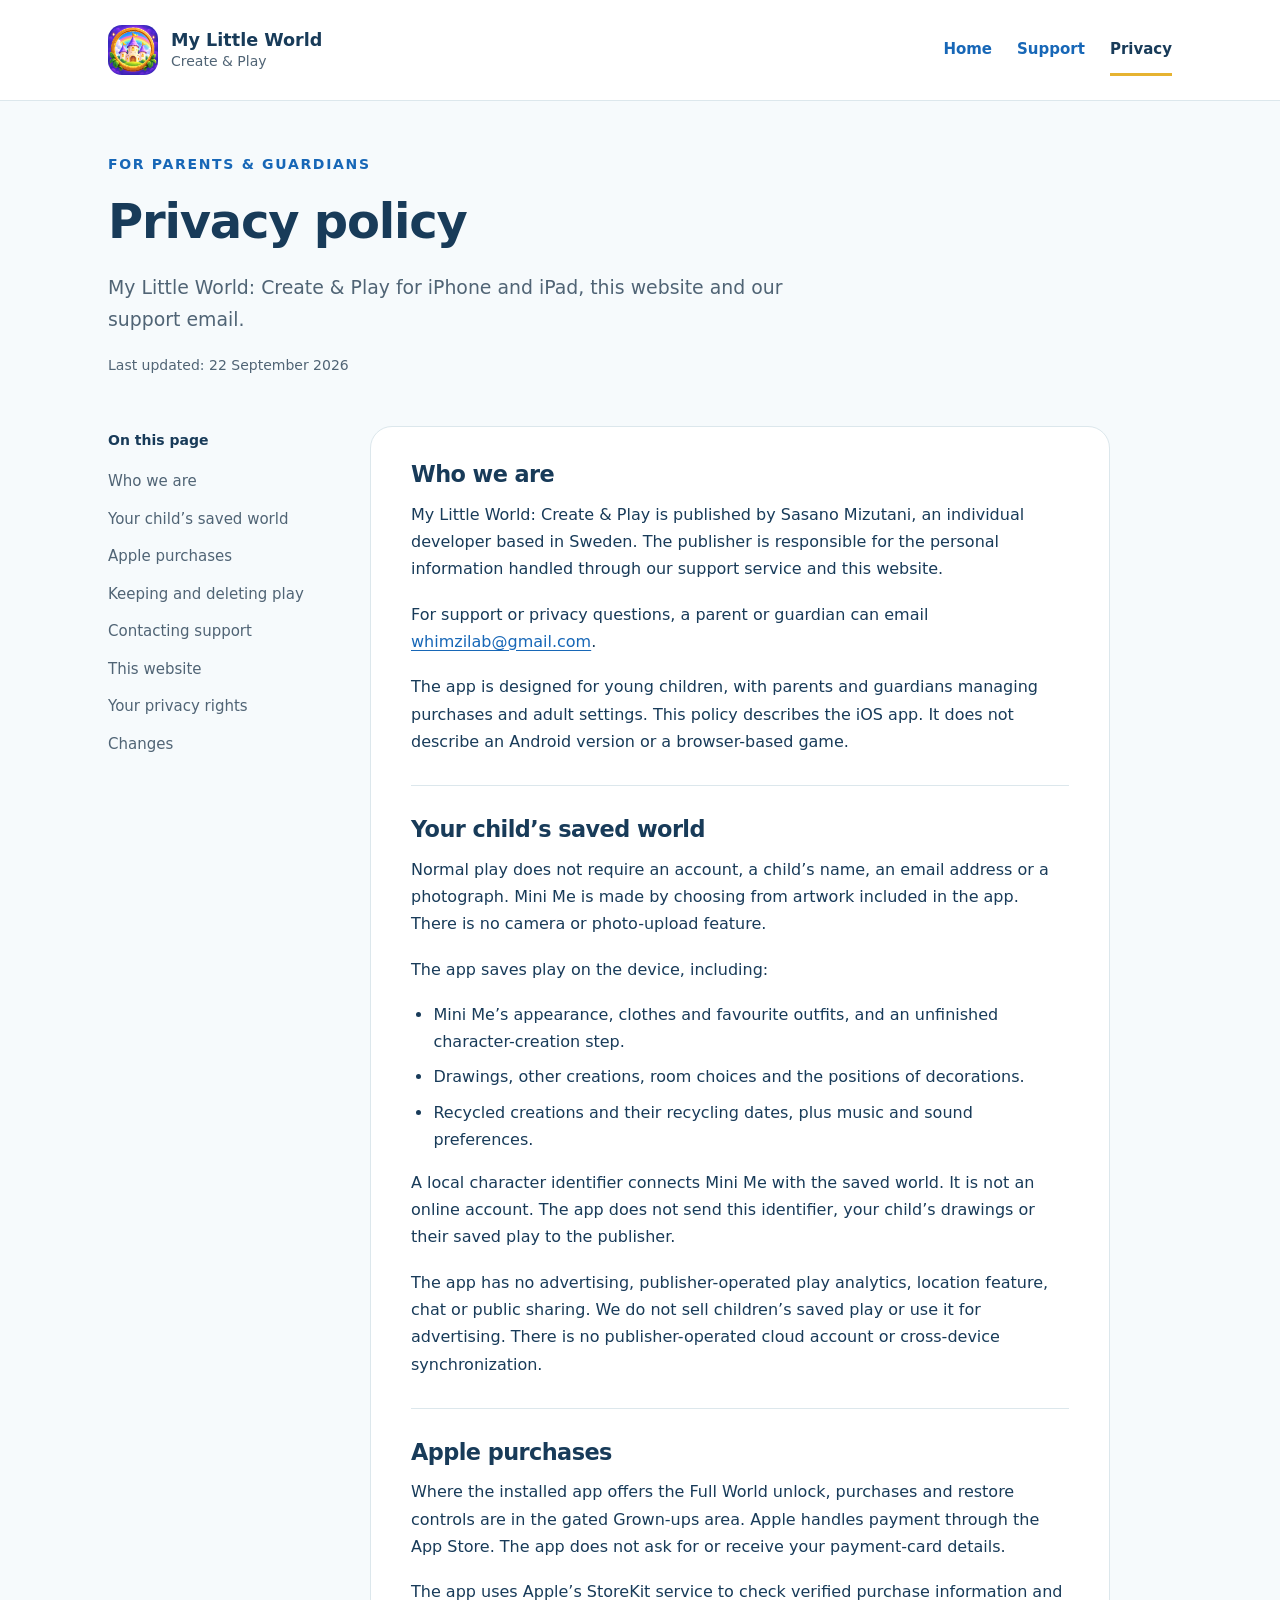
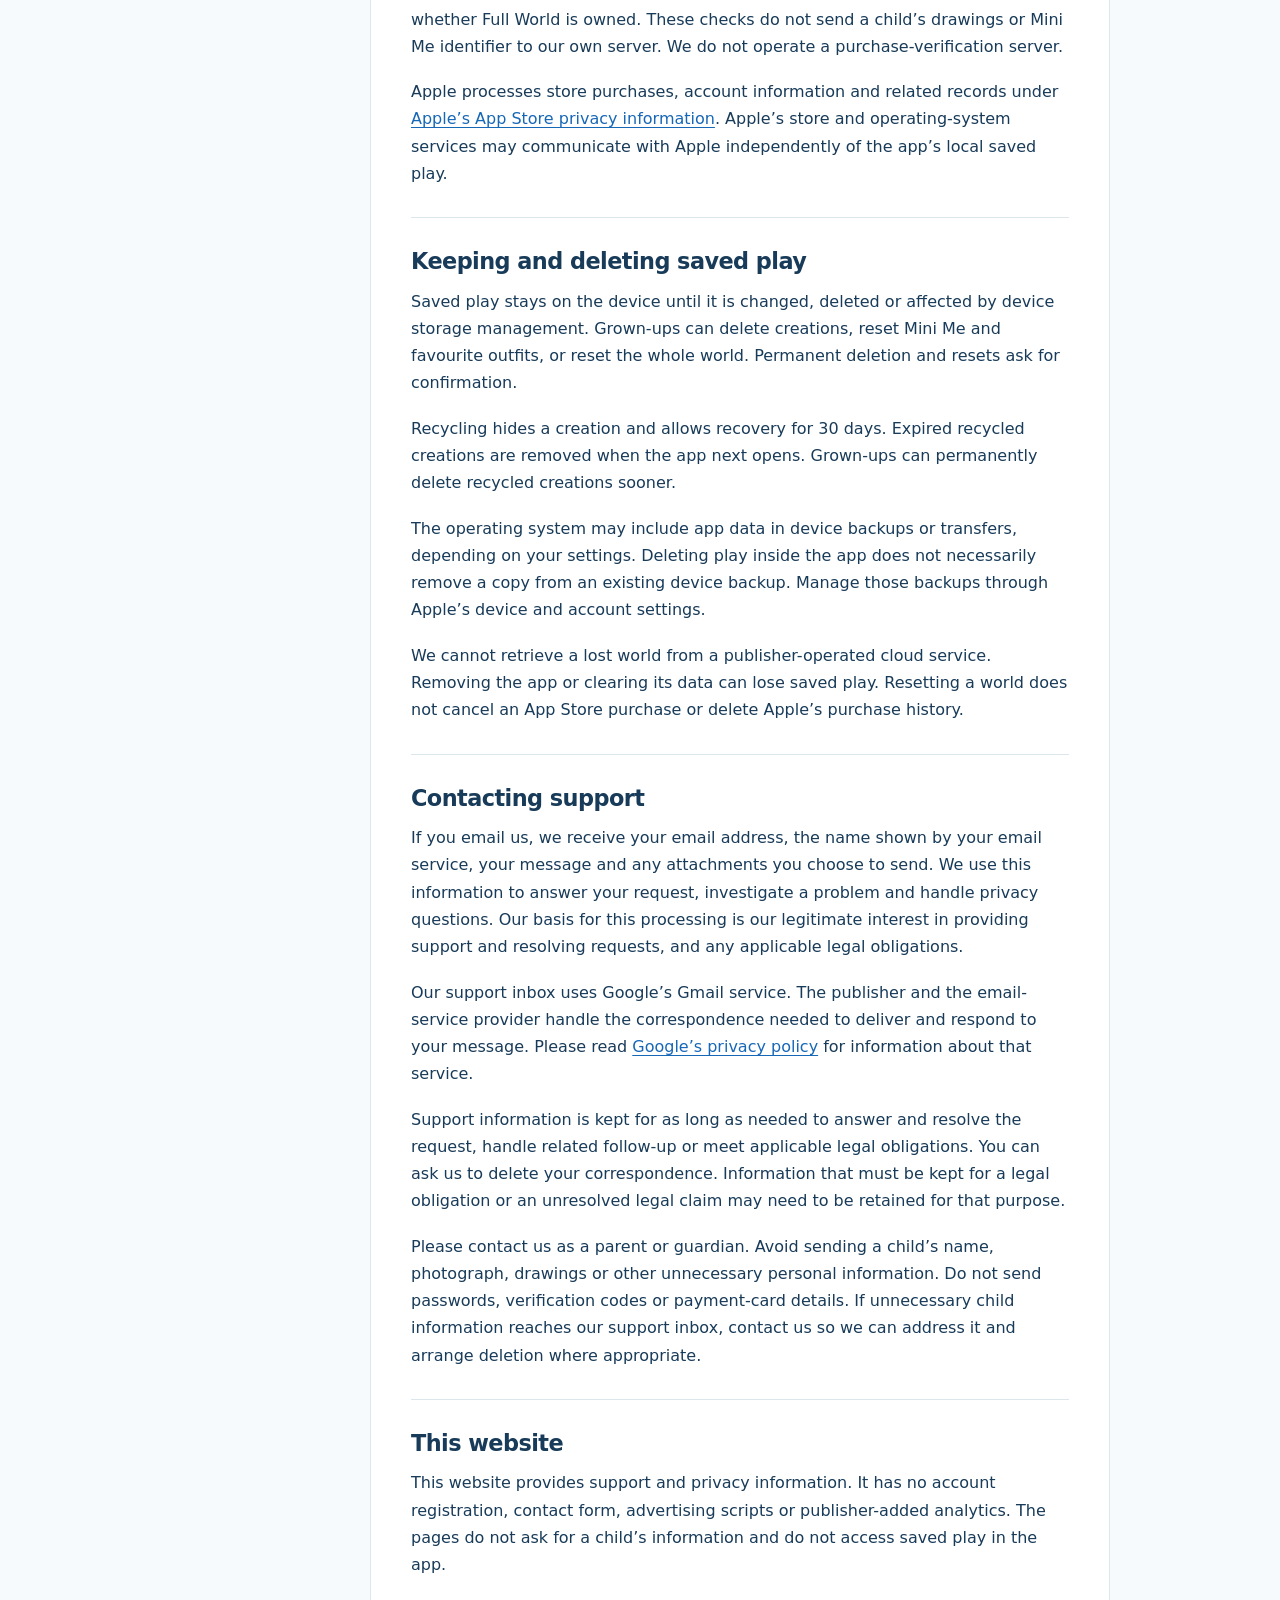
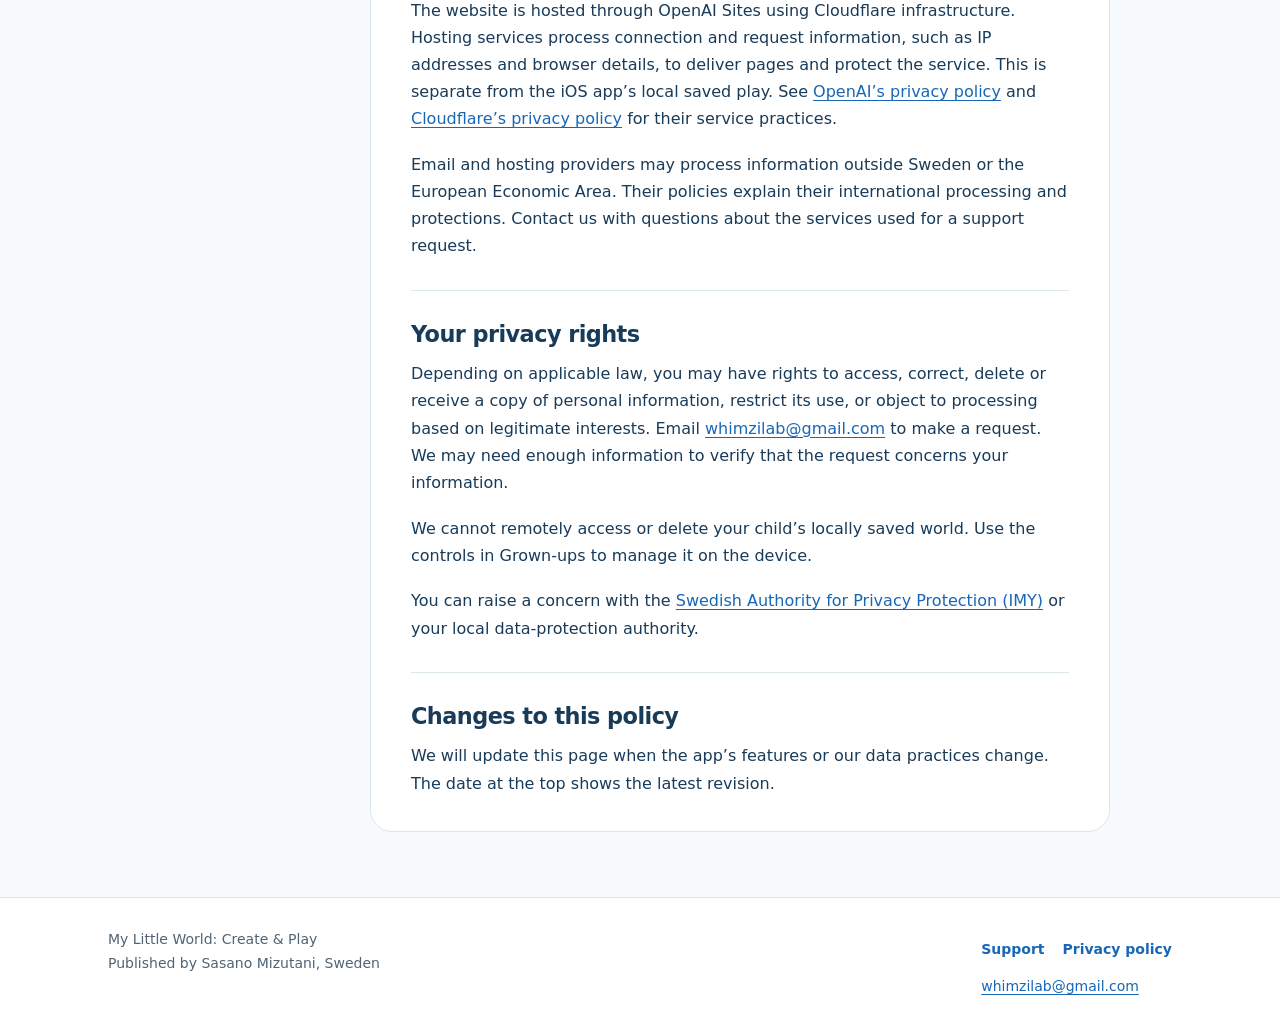
==== privacy/index.html @ 7d72cf4d "Add My Little World website Co-Authored-By: Claude Opus 5.5 <noreply@anthropic.com>" ====
<!doctype html>
<html lang="en"><head><meta charset="utf-8"><meta name="viewport" content="width=device-width,initial-scale=1"><title>Privacy Policy — My Little World: Create &amp; Play</title><meta name="description" content="Privacy information for the iOS app My Little World: Create & Play, its support email and this website."><link rel="icon" type="image/png" href="/assets/icon.png"><link rel="stylesheet" href="/styles.css"></head><body>
<a class="skip" href="#main">Skip to content</a><header class="site-header"><div class="wrap"><div class="header-row"><a class="brand" href="/"><img src="/assets/icon.png" width="50" height="50" alt=""><span>My Little World<small>Create &amp; Play</small></span></a><nav aria-label="Main navigation"><a href="/">Home</a><a href="/support/">Support</a><a href="/privacy/" aria-current="page">Privacy</a></nav></div></div></header>
<main id="main" class="wrap"><header class="page-heading"><p class="eyebrow">For parents &amp; guardians</p><h1>Privacy policy</h1><p class="lead">My Little World: Create &amp; Play for iPhone and iPad, this website and our support email.</p><p class="meta">Last updated: 22 September 2026</p></header><div class="document"><aside class="contents" aria-label="On this page"><strong>On this page</strong><ul><li><a href="#publisher">Who we are</a></li><li><a href="#saved-play">Your child’s saved world</a></li><li><a href="#purchases">Apple purchases</a></li><li><a href="#deletion">Keeping and deleting play</a></li><li><a href="#support">Contacting support</a></li><li><a href="#website">This website</a></li><li><a href="#rights">Your privacy rights</a></li><li><a href="#changes">Changes</a></li></ul></aside><article class="prose">
<section id="publisher"><h2>Who we are</h2><p>My Little World: Create &amp; Play is published by Sasano Mizutani, an individual developer based in Sweden. The publisher is responsible for the personal information handled through our support service and this website.</p><p>For support or privacy questions, a parent or guardian can email <a href="mailto:whimzilab@gmail.com">whimzilab@gmail.com</a>.</p><p>The app is designed for young children, with parents and guardians managing purchases and adult settings. This policy describes the iOS app. It does not describe an Android version or a browser-based game.</p></section>
<section id="saved-play"><h2>Your child’s saved world</h2><p>Normal play does not require an account, a child’s name, an email address or a photograph. Mini Me is made by choosing from artwork included in the app. There is no camera or photo-upload feature.</p><p>The app saves play on the device, including:</p><ul><li>Mini Me’s appearance, clothes and favourite outfits, and an unfinished character-creation step.</li><li>Drawings, other creations, room choices and the positions of decorations.</li><li>Recycled creations and their recycling dates, plus music and sound preferences.</li></ul><p>A local character identifier connects Mini Me with the saved world. It is not an online account. The app does not send this identifier, your child’s drawings or their saved play to the publisher.</p><p>The app has no advertising, publisher-operated play analytics, location feature, chat or public sharing. We do not sell children’s saved play or use it for advertising. There is no publisher-operated cloud account or cross-device synchronization.</p></section>
<section id="purchases"><h2>Apple purchases</h2><p>Where the installed app offers the Full World unlock, purchases and restore controls are in the gated Grown-ups area. Apple handles payment through the App Store. The app does not ask for or receive your payment-card details.</p><p>The app uses Apple’s StoreKit service to check verified purchase information and whether Full World is owned. These checks do not send a child’s drawings or Mini Me identifier to our own server. We do not operate a purchase-verification server.</p><p>Apple processes store purchases, account information and related records under <a href="https://www.apple.com/legal/privacy/data/en/app-store/">Apple’s App Store privacy information</a>. Apple’s store and operating-system services may communicate with Apple independently of the app’s local saved play.</p></section>
<section id="deletion"><h2>Keeping and deleting saved play</h2><p>Saved play stays on the device until it is changed, deleted or affected by device storage management. Grown-ups can delete creations, reset Mini Me and favourite outfits, or reset the whole world. Permanent deletion and resets ask for confirmation.</p><p>Recycling hides a creation and allows recovery for 30 days. Expired recycled creations are removed when the app next opens. Grown-ups can permanently delete recycled creations sooner.</p><p>The operating system may include app data in device backups or transfers, depending on your settings. Deleting play inside the app does not necessarily remove a copy from an existing device backup. Manage those backups through Apple’s device and account settings.</p><p>We cannot retrieve a lost world from a publisher-operated cloud service. Removing the app or clearing its data can lose saved play. Resetting a world does not cancel an App Store purchase or delete Apple’s purchase history.</p></section>
<section id="support"><h2>Contacting support</h2><p>If you email us, we receive your email address, the name shown by your email service, your message and any attachments you choose to send. We use this information to answer your request, investigate a problem and handle privacy questions. Our basis for this processing is our legitimate interest in providing support and resolving requests, and any applicable legal obligations.</p><p>Our support inbox uses Google’s Gmail service. The publisher and the email-service provider handle the correspondence needed to deliver and respond to your message. Please read <a href="https://policies.google.com/privacy">Google’s privacy policy</a> for information about that service.</p><p>Support information is kept for as long as needed to answer and resolve the request, handle related follow-up or meet applicable legal obligations. You can ask us to delete your correspondence. Information that must be kept for a legal obligation or an unresolved legal claim may need to be retained for that purpose.</p><p>Please contact us as a parent or guardian. Avoid sending a child’s name, photograph, drawings or other unnecessary personal information. Do not send passwords, verification codes or payment-card details. If unnecessary child information reaches our support inbox, contact us so we can address it and arrange deletion where appropriate.</p></section>
<section id="website"><h2>This website</h2><p>This website provides support and privacy information. It has no account registration, contact form, advertising scripts or publisher-added analytics. The pages do not ask for a child’s information and do not access saved play in the app.</p><p>The website is hosted through OpenAI Sites using Cloudflare infrastructure. Hosting services process connection and request information, such as IP addresses and browser details, to deliver pages and protect the service. This is separate from the iOS app’s local saved play. See <a href="https://openai.com/policies/privacy-policy/">OpenAI’s privacy policy</a> and <a href="https://www.cloudflare.com/privacypolicy/">Cloudflare’s privacy policy</a> for their service practices.</p><p>Email and hosting providers may process information outside Sweden or the European Economic Area. Their policies explain their international processing and protections. Contact us with questions about the services used for a support request.</p></section>
<section id="rights"><h2>Your privacy rights</h2><p>Depending on applicable law, you may have rights to access, correct, delete or receive a copy of personal information, restrict its use, or object to processing based on legitimate interests. Email <a href="mailto:whimzilab@gmail.com">whimzilab@gmail.com</a> to make a request. We may need enough information to verify that the request concerns your information.</p><p>We cannot remotely access or delete your child’s locally saved world. Use the controls in Grown-ups to manage it on the device.</p><p>You can raise a concern with the <a href="https://www.imy.se/en/individuals/data-protection/your-rights-as-a-data-subject/">Swedish Authority for Privacy Protection (IMY)</a> or your local data-protection authority.</p></section>
<section id="changes"><h2>Changes to this policy</h2><p>We will update this page when the app’s features or our data practices change. The date at the top shows the latest revision.</p></section>
</article></div></main><footer><div class="wrap footer-row"><p>My Little World: Create &amp; Play<br>Published by Sasano Mizutani, Sweden</p><div><nav aria-label="Footer navigation"><a href="/support/">Support</a><a href="/privacy/">Privacy policy</a></nav><a class="footer-contact" href="mailto:whimzilab@gmail.com">whimzilab@gmail.com</a></div></div></footer></body></html>
---- styles.css ----
@charset "UTF-8";
:root{color-scheme:light;--ink:#183b59;--muted:#506475;--blue:#1767b7;--paper:#fff;--line:#dce7ec;--sky:#eaf6fc;--gold:#e6b331;font-family:ui-rounded,"Trebuchet MS",system-ui,sans-serif;font-size:100%;line-height:1.7;color:var(--ink);background:#f6fafc}
*{box-sizing:border-box}body{margin:0}a{color:var(--blue);text-underline-offset:.2em}a:hover{text-decoration-thickness:2px}a:focus-visible,summary:focus-visible{outline:3px solid #b16a00;outline-offset:5px}img{max-width:100%;display:block}h1,h2,h3,p{margin-top:0}h1,h2,h3{line-height:1.2;letter-spacing:-.025em}h1{font-size:clamp(2.2rem,5vw,3.8rem);margin-bottom:1.3rem}h2{font-size:1.65rem;margin-bottom:.8rem}h3{font-size:1.15rem}p,li{font-size:1rem}p{margin-bottom:1.15rem}ul,ol{padding-left:1.4rem}li+li{margin-top:.5rem}.wrap{max-width:1120px;margin:auto;padding:0 28px}.skip{position:absolute;top:-100px;left:16px;background:white;padding:10px;z-index:9}.skip:focus{top:8px}.site-header{background:white;border-bottom:1px solid var(--line)}.header-row{display:flex;align-items:center;justify-content:space-between;gap:24px;min-height:100px}.brand{display:flex;align-items:center;gap:13px;text-decoration:none;color:var(--ink);font-weight:800;line-height:1.3;font-size:1.1rem}.brand img{width:50px;height:50px;border-radius:14px}.brand small{display:block;font-size:.875rem;font-weight:500;color:var(--muted)}nav{display:flex;gap:25px;flex-wrap:wrap}nav a{text-decoration:none;font-weight:700;font-size:.9375rem;padding:10px 0}nav a[aria-current=page]{box-shadow:0 3px 0 var(--gold);color:var(--ink)}main{min-height:65vh}.hero{display:grid;grid-template-columns:1fr 1.1fr;align-items:center;gap:48px;padding-top:62px;padding-bottom:56px}.eyebrow{font-size:.875rem;font-weight:800;text-transform:uppercase;letter-spacing:.12em;color:var(--blue);margin-bottom:16px}.lead{font-size:1.18rem;color:var(--muted);max-width:44rem}.hero-scene{position:relative;isolation:isolate;aspect-ratio:4/5;width:100%;overflow:hidden;border-radius:32px 32px 100px 32px;box-shadow:0 14px 40px #294b6912}.hero-scene .scene-room{position:absolute;inset:0;width:100%;height:100%;object-fit:cover;object-position:50% 50%}.hero-scene .scene-mini-me{position:absolute;height:58%;width:auto;max-width:none;left:54%;bottom:14%;transform:translateX(-50%);object-fit:contain}.scene-shadow{position:absolute;left:54%;bottom:15%;width:25%;height:2.5%;transform:translateX(-50%);border-radius:50%;background:#5b3c4466;filter:blur(5px)}.hero h1 span{display:block;color:var(--blue);font-size:.58em;letter-spacing:-.015em;margin-top:12px}.actions{display:flex;gap:14px;flex-wrap:wrap;margin-top:26px}.button{display:inline-block;text-decoration:none;font-weight:750;background:var(--blue);color:white;padding:13px 22px;border-radius:14px}.button.secondary{background:white;color:var(--blue);border:1px solid #b8cedf}.intro-links{display:grid;grid-template-columns:1fr 1fr;gap:40px;padding:40px 0 60px;border-top:1px solid var(--line)}.intro-links p{color:var(--muted)}.text-link{font-weight:750}.page-heading{padding:52px 0 30px}.page-heading h1{font-size:clamp(2.1rem,4vw,3rem)}.meta{font-size:.875rem;color:var(--muted)}.document{display:grid;grid-template-columns:210px minmax(0,740px);gap:52px;padding-bottom:65px}.contents{align-self:start;position:sticky;top:24px}.contents strong{font-size:.875rem}.contents ul{list-style:none;padding:0;margin:14px 0}.contents a{font-size:.9375rem;color:var(--muted);text-decoration:none}.contents li{margin:0 0 10px}.prose{background:white;padding:34px 40px;border:1px solid var(--line);border-radius:22px}.prose section+section{border-top:1px solid var(--line);margin-top:30px;padding-top:30px}.prose section{scroll-margin-top:24px}.prose h2{font-size:1.4rem}.prose p:last-child{margin-bottom:0}.contact{background:var(--sky);padding:25px 28px;border-radius:18px;margin:0 0 32px;overflow-wrap:anywhere}.contact p{margin-bottom:.5rem}.contact a{font-weight:750}.support-layout{display:grid;grid-template-columns:minmax(0,710px) 280px;gap:36px;padding-bottom:64px}.support-aside{align-self:start}.support-aside p{color:var(--muted);font-size:.9375rem}details{border-bottom:1px solid var(--line);padding:21px 0}details:first-child{border-top:1px solid var(--line)}summary{font-weight:750;cursor:pointer;line-height:1.5;font-size:1.125rem}details>div{padding-top:18px;color:var(--muted)}.notice{font-size:.9375rem;color:var(--muted)}footer{border-top:1px solid var(--line);padding:30px 0;background:white}.footer-row{display:flex;justify-content:space-between;align-items:start;gap:25px}footer p{font-size:.875rem;color:var(--muted);margin:0}footer a{font-size:.875rem}footer nav{gap:18px}.footer-contact{overflow-wrap:anywhere}
@media(max-width:800px){.hero{gap:28px;padding-top:38px}.document{grid-template-columns:1fr;gap:20px}.contents{position:static}.contents ul{display:flex;flex-wrap:wrap;gap:8px 18px}.contents li{margin:0}.support-layout{grid-template-columns:1fr}.support-aside{order:-1}.header-row{gap:18px}.brand{font-size:1rem}nav{gap:18px}}
@media(max-width:580px){.wrap{padding:0 20px}.header-row{padding:18px 0;flex-wrap:wrap;min-height:0}.header-row nav{width:100%;justify-content:space-between}.hero{grid-template-columns:1fr;padding-bottom:32px}.hero-scene{aspect-ratio:4/3;border-radius:24px 24px 60px 24px}.hero-scene .scene-mini-me{height:70%;bottom:11%}.scene-shadow{bottom:12.5%;width:23%}.hero h1{font-size:2.55rem}.intro-links{grid-template-columns:1fr;gap:24px;padding:30px 0 40px}.page-heading{padding-top:34px}.prose{padding:25px 21px}.footer-row{flex-direction:column}.support-layout{gap:16px}.actions{gap:10px}.button{padding:12px 18px}}
@media(prefers-reduced-motion:no-preference){a{transition:background-color .15s ease,color .15s ease}}
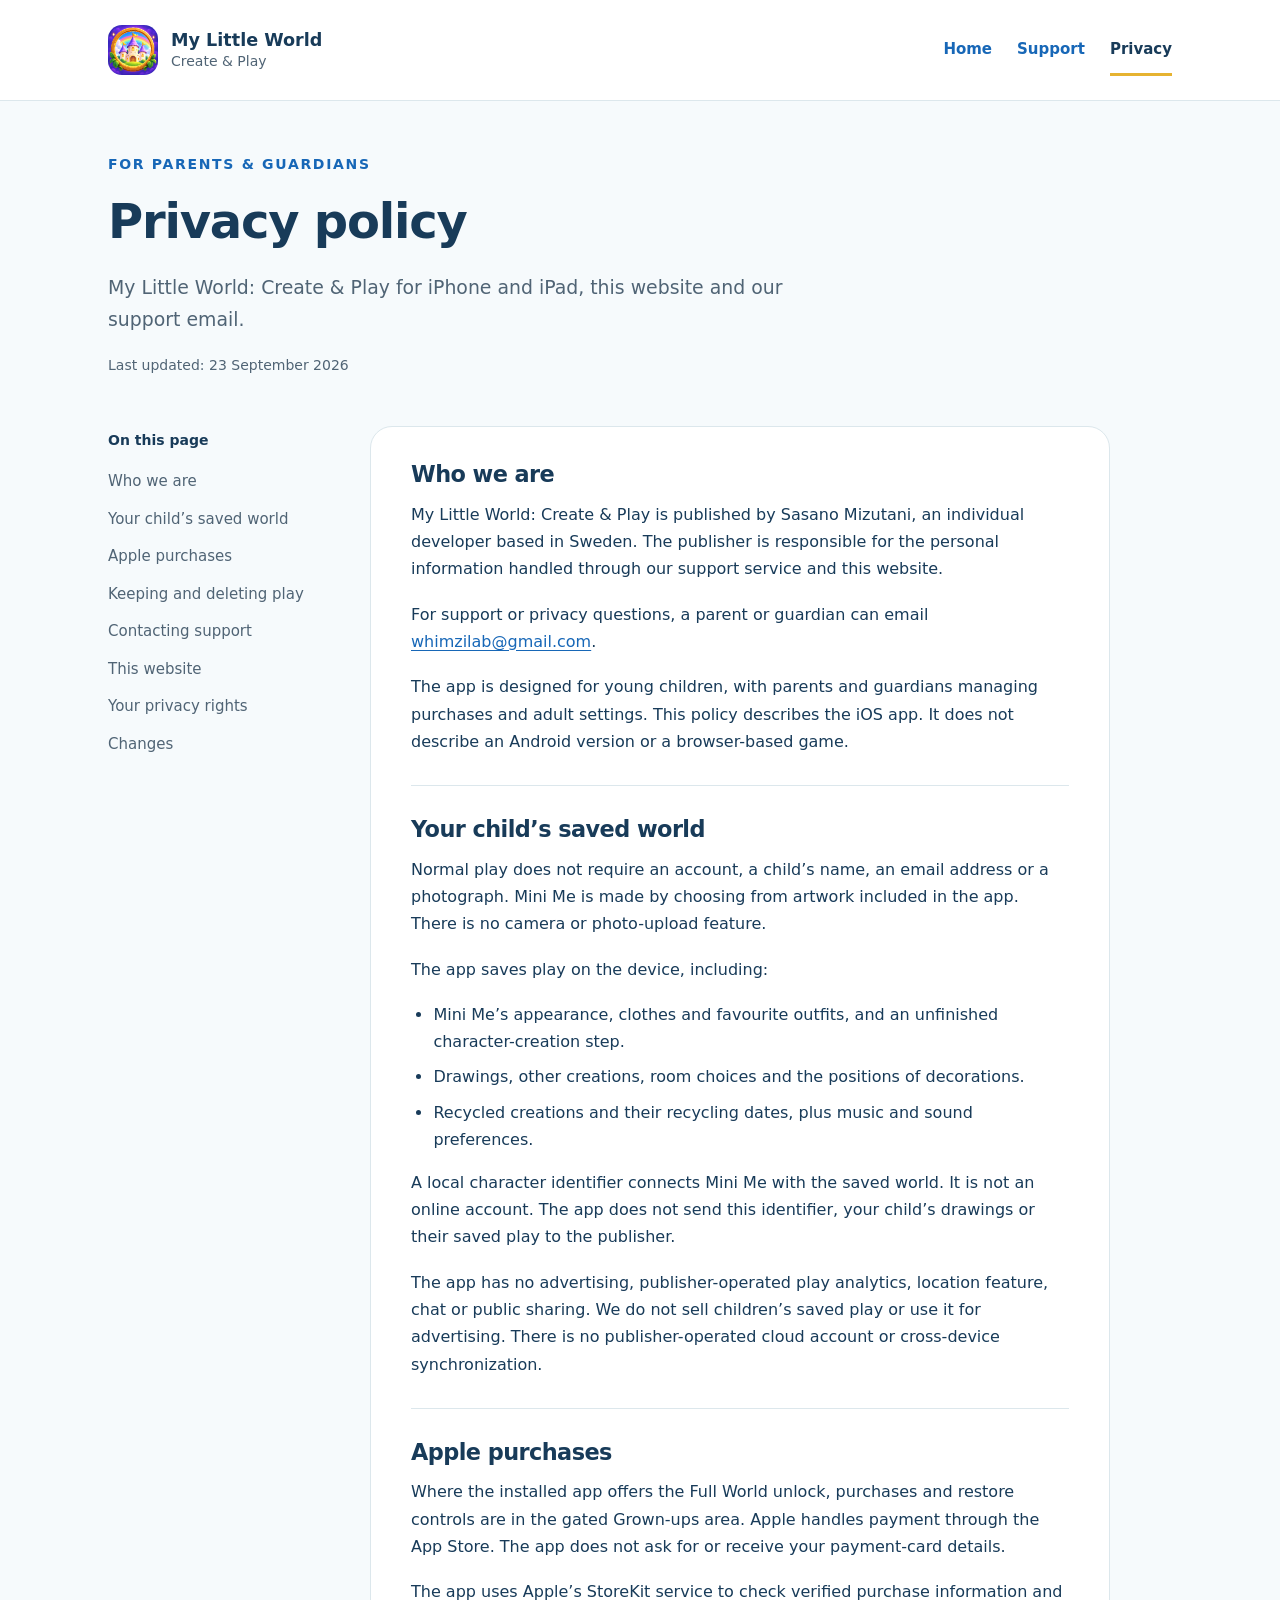
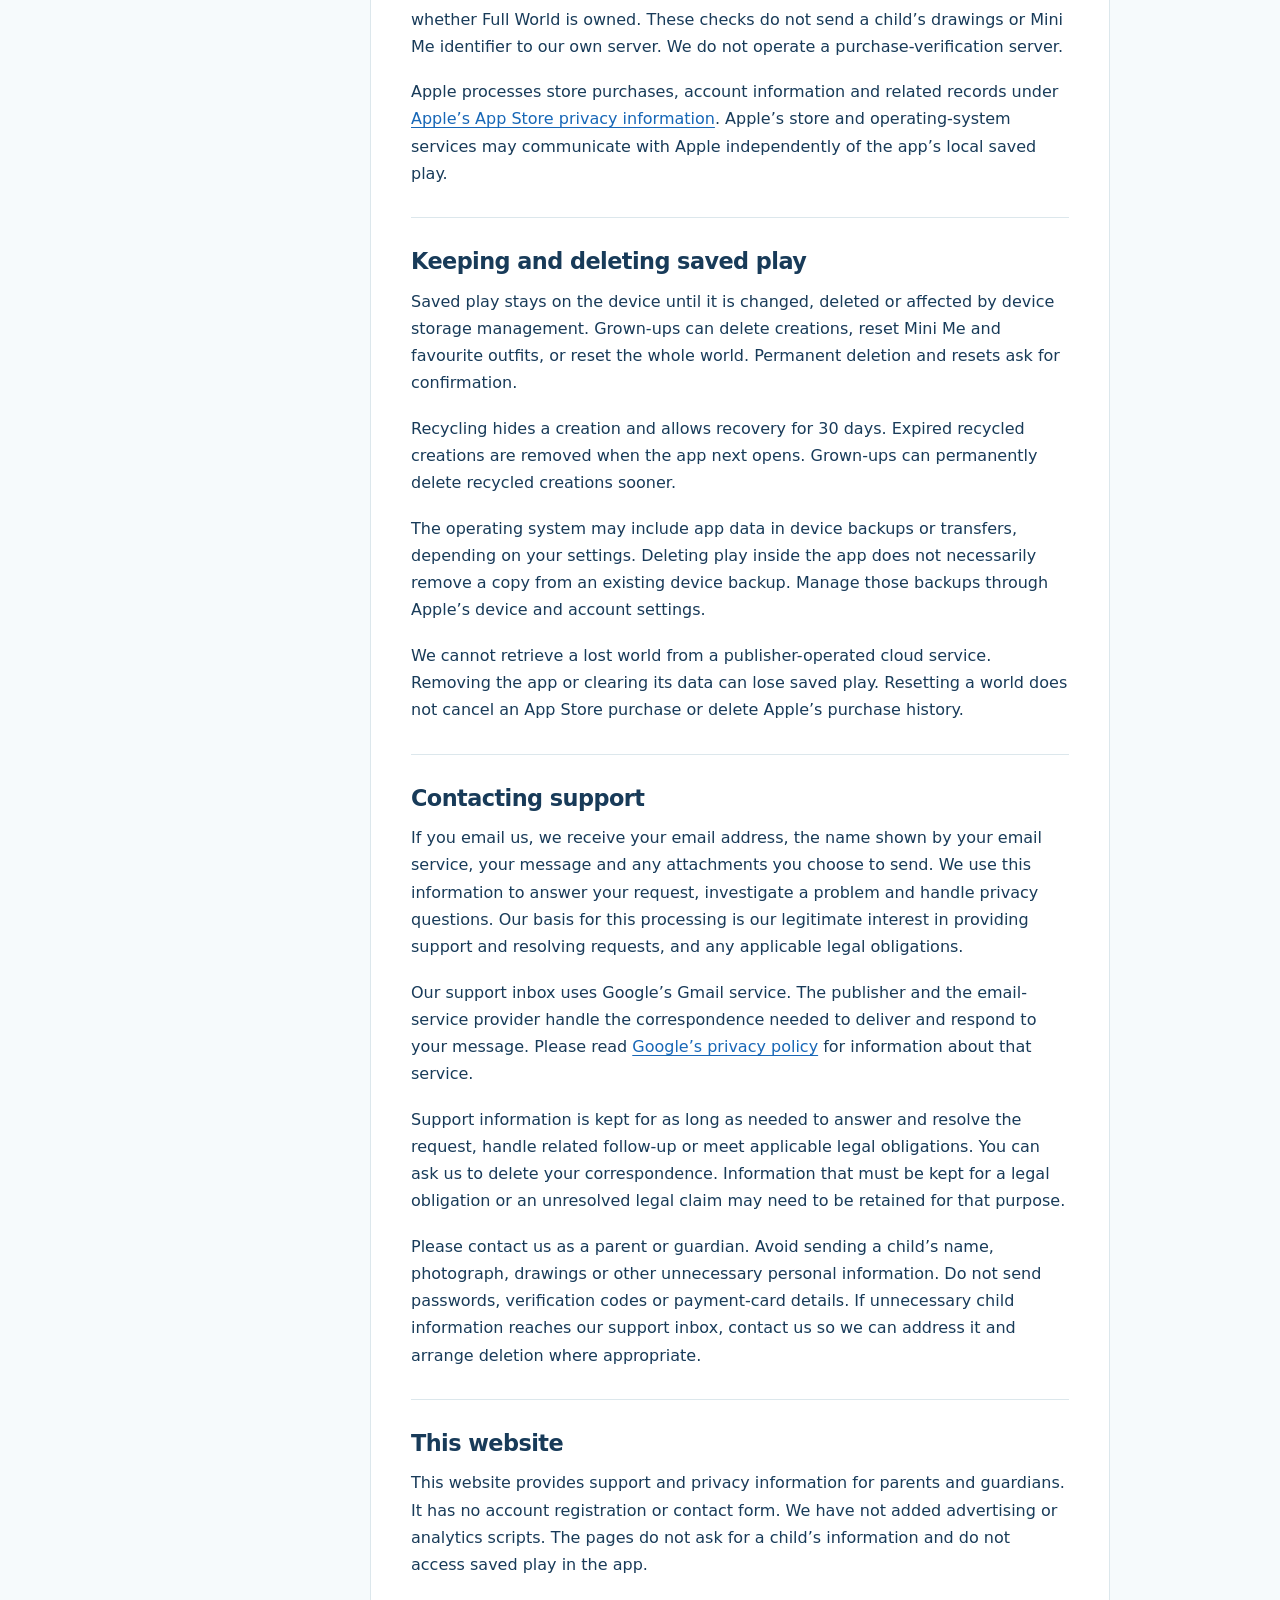
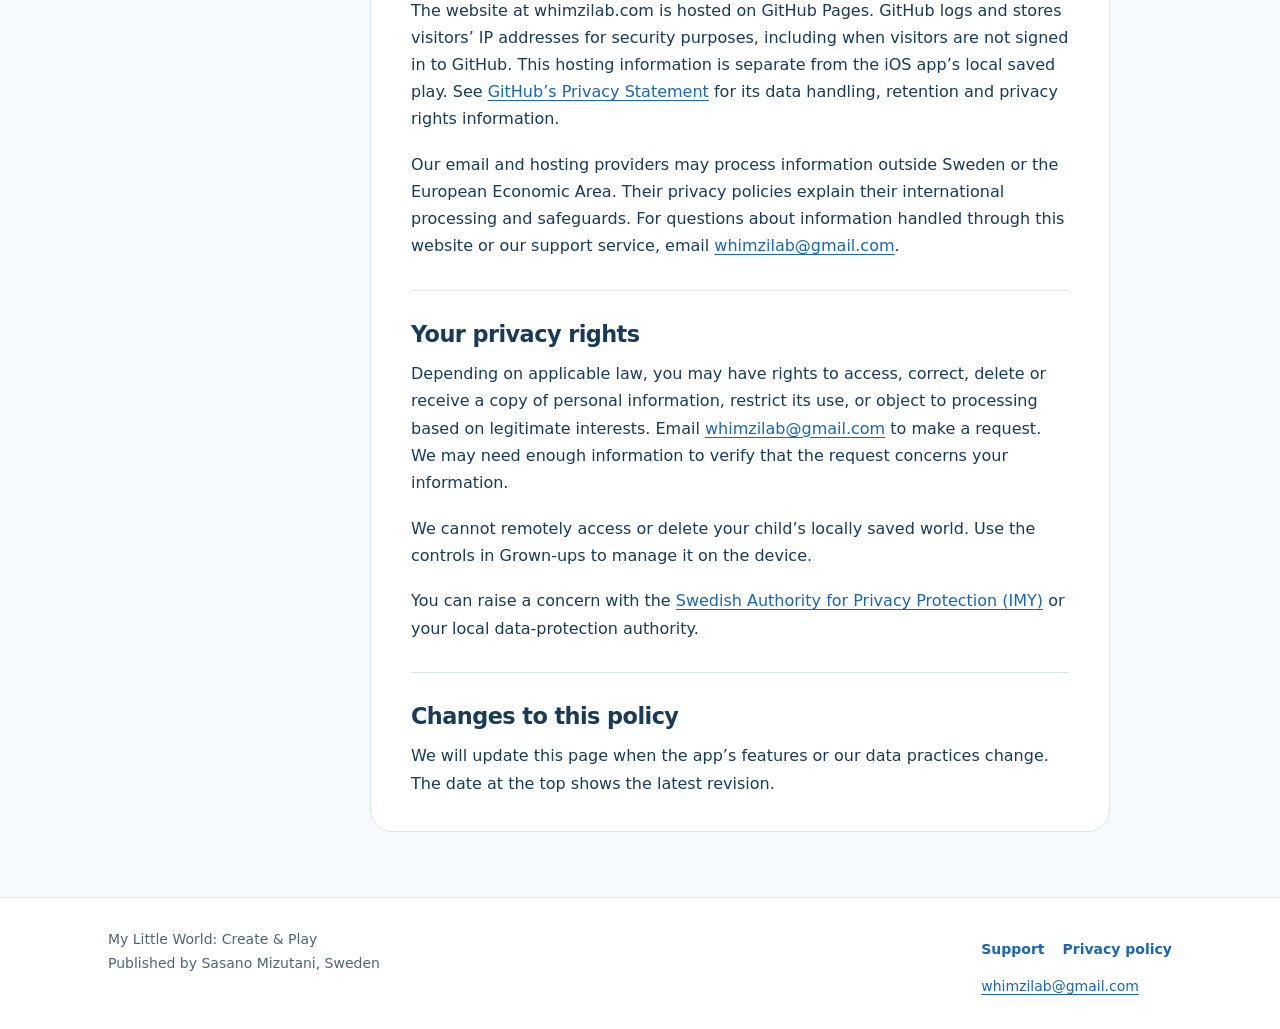
==== commit 1b511e00: "Update privacy policy for GitHub Pages hosting" ====
--- a/privacy/index.html
+++ b/privacy/index.html
@@ -1,13 +1,18 @@
 <!doctype html>
 <html lang="en"><head><meta charset="utf-8"><meta name="viewport" content="width=device-width,initial-scale=1"><title>Privacy Policy — My Little World: Create &amp; Play</title><meta name="description" content="Privacy information for the iOS app My Little World: Create & Play, its support email and this website."><link rel="icon" type="image/png" href="/assets/icon.png"><link rel="stylesheet" href="/styles.css"></head><body>
 <a class="skip" href="#main">Skip to content</a><header class="site-header"><div class="wrap"><div class="header-row"><a class="brand" href="/"><img src="/assets/icon.png" width="50" height="50" alt=""><span>My Little World<small>Create &amp; Play</small></span></a><nav aria-label="Main navigation"><a href="/">Home</a><a href="/support/">Support</a><a href="/privacy/" aria-current="page">Privacy</a></nav></div></div></header>
-<main id="main" class="wrap"><header class="page-heading"><p class="eyebrow">For parents &amp; guardians</p><h1>Privacy policy</h1><p class="lead">My Little World: Create &amp; Play for iPhone and iPad, this website and our support email.</p><p class="meta">Last updated: 22 September 2026</p></header><div class="document"><aside class="contents" aria-label="On this page"><strong>On this page</strong><ul><li><a href="#publisher">Who we are</a></li><li><a href="#saved-play">Your child’s saved world</a></li><li><a href="#purchases">Apple purchases</a></li><li><a href="#deletion">Keeping and deleting play</a></li><li><a href="#support">Contacting support</a></li><li><a href="#website">This website</a></li><li><a href="#rights">Your privacy rights</a></li><li><a href="#changes">Changes</a></li></ul></aside><article class="prose">
+<main id="main" class="wrap"><header class="page-heading"><p class="eyebrow">For parents &amp; guardians</p><h1>Privacy policy</h1><p class="lead">My Little World: Create &amp; Play for iPhone and iPad, this website and our support email.</p><p class="meta">Last updated: 23 September 2026</p></header><div class="document"><aside class="contents" aria-label="On this page"><strong>On this page</strong><ul><li><a href="#publisher">Who we are</a></li><li><a href="#saved-play">Your child’s saved world</a></li><li><a href="#purchases">Apple purchases</a></li><li><a href="#deletion">Keeping and deleting play</a></li><li><a href="#support">Contacting support</a></li><li><a href="#website">This website</a></li><li><a href="#rights">Your privacy rights</a></li><li><a href="#changes">Changes</a></li></ul></aside><article class="prose">
 <section id="publisher"><h2>Who we are</h2><p>My Little World: Create &amp; Play is published by Sasano Mizutani, an individual developer based in Sweden. The publisher is responsible for the personal information handled through our support service and this website.</p><p>For support or privacy questions, a parent or guardian can email <a href="mailto:whimzilab@gmail.com">whimzilab@gmail.com</a>.</p><p>The app is designed for young children, with parents and guardians managing purchases and adult settings. This policy describes the iOS app. It does not describe an Android version or a browser-based game.</p></section>
 <section id="saved-play"><h2>Your child’s saved world</h2><p>Normal play does not require an account, a child’s name, an email address or a photograph. Mini Me is made by choosing from artwork included in the app. There is no camera or photo-upload feature.</p><p>The app saves play on the device, including:</p><ul><li>Mini Me’s appearance, clothes and favourite outfits, and an unfinished character-creation step.</li><li>Drawings, other creations, room choices and the positions of decorations.</li><li>Recycled creations and their recycling dates, plus music and sound preferences.</li></ul><p>A local character identifier connects Mini Me with the saved world. It is not an online account. The app does not send this identifier, your child’s drawings or their saved play to the publisher.</p><p>The app has no advertising, publisher-operated play analytics, location feature, chat or public sharing. We do not sell children’s saved play or use it for advertising. There is no publisher-operated cloud account or cross-device synchronization.</p></section>
 <section id="purchases"><h2>Apple purchases</h2><p>Where the installed app offers the Full World unlock, purchases and restore controls are in the gated Grown-ups area. Apple handles payment through the App Store. The app does not ask for or receive your payment-card details.</p><p>The app uses Apple’s StoreKit service to check verified purchase information and whether Full World is owned. These checks do not send a child’s drawings or Mini Me identifier to our own server. We do not operate a purchase-verification server.</p><p>Apple processes store purchases, account information and related records under <a href="https://www.apple.com/legal/privacy/data/en/app-store/">Apple’s App Store privacy information</a>. Apple’s store and operating-system services may communicate with Apple independently of the app’s local saved play.</p></section>
 <section id="deletion"><h2>Keeping and deleting saved play</h2><p>Saved play stays on the device until it is changed, deleted or affected by device storage management. Grown-ups can delete creations, reset Mini Me and favourite outfits, or reset the whole world. Permanent deletion and resets ask for confirmation.</p><p>Recycling hides a creation and allows recovery for 30 days. Expired recycled creations are removed when the app next opens. Grown-ups can permanently delete recycled creations sooner.</p><p>The operating system may include app data in device backups or transfers, depending on your settings. Deleting play inside the app does not necessarily remove a copy from an existing device backup. Manage those backups through Apple’s device and account settings.</p><p>We cannot retrieve a lost world from a publisher-operated cloud service. Removing the app or clearing its data can lose saved play. Resetting a world does not cancel an App Store purchase or delete Apple’s purchase history.</p></section>
 <section id="support"><h2>Contacting support</h2><p>If you email us, we receive your email address, the name shown by your email service, your message and any attachments you choose to send. We use this information to answer your request, investigate a problem and handle privacy questions. Our basis for this processing is our legitimate interest in providing support and resolving requests, and any applicable legal obligations.</p><p>Our support inbox uses Google’s Gmail service. The publisher and the email-service provider handle the correspondence needed to deliver and respond to your message. Please read <a href="https://policies.google.com/privacy">Google’s privacy policy</a> for information about that service.</p><p>Support information is kept for as long as needed to answer and resolve the request, handle related follow-up or meet applicable legal obligations. You can ask us to delete your correspondence. Information that must be kept for a legal obligation or an unresolved legal claim may need to be retained for that purpose.</p><p>Please contact us as a parent or guardian. Avoid sending a child’s name, photograph, drawings or other unnecessary personal information. Do not send passwords, verification codes or payment-card details. If unnecessary child information reaches our support inbox, contact us so we can address it and arrange deletion where appropriate.</p></section>
-<section id="website"><h2>This website</h2><p>This website provides support and privacy information. It has no account registration, contact form, advertising scripts or publisher-added analytics. The pages do not ask for a child’s information and do not access saved play in the app.</p><p>The website is hosted through OpenAI Sites using Cloudflare infrastructure. Hosting services process connection and request information, such as IP addresses and browser details, to deliver pages and protect the service. This is separate from the iOS app’s local saved play. See <a href="https://openai.com/policies/privacy-policy/">OpenAI’s privacy policy</a> and <a href="https://www.cloudflare.com/privacypolicy/">Cloudflare’s privacy policy</a> for their service practices.</p><p>Email and hosting providers may process information outside Sweden or the European Economic Area. Their policies explain their international processing and protections. Contact us with questions about the services used for a support request.</p></section>
+<section id="website">
+<h2>This website</h2>
+<p>This website provides support and privacy information for parents and guardians. It has no account registration or contact form. We have not added advertising or analytics scripts. The pages do not ask for a child’s information and do not access saved play in the app.</p>
+<p>The website at whimzilab.com is hosted on GitHub Pages. GitHub logs and stores visitors’ IP addresses for security purposes, including when visitors are not signed in to GitHub. This hosting information is separate from the iOS app’s local saved play. See <a href="https://docs.github.com/en/site-policy/privacy-policies/github-general-privacy-statement">GitHub’s Privacy Statement</a> for its data handling, retention and privacy rights information.</p>
+<p>Our email and hosting providers may process information outside Sweden or the European Economic Area. Their privacy policies explain their international processing and safeguards. For questions about information handled through this website or our support service, email <a href="mailto:whimzilab@gmail.com">whimzilab@gmail.com</a>.</p>
+</section>
 <section id="rights"><h2>Your privacy rights</h2><p>Depending on applicable law, you may have rights to access, correct, delete or receive a copy of personal information, restrict its use, or object to processing based on legitimate interests. Email <a href="mailto:whimzilab@gmail.com">whimzilab@gmail.com</a> to make a request. We may need enough information to verify that the request concerns your information.</p><p>We cannot remotely access or delete your child’s locally saved world. Use the controls in Grown-ups to manage it on the device.</p><p>You can raise a concern with the <a href="https://www.imy.se/en/individuals/data-protection/your-rights-as-a-data-subject/">Swedish Authority for Privacy Protection (IMY)</a> or your local data-protection authority.</p></section>
 <section id="changes"><h2>Changes to this policy</h2><p>We will update this page when the app’s features or our data practices change. The date at the top shows the latest revision.</p></section>
 </article></div></main><footer><div class="wrap footer-row"><p>My Little World: Create &amp; Play<br>Published by Sasano Mizutani, Sweden</p><div><nav aria-label="Footer navigation"><a href="/support/">Support</a><a href="/privacy/">Privacy policy</a></nav><a class="footer-contact" href="mailto:whimzilab@gmail.com">whimzilab@gmail.com</a></div></div></footer></body></html>
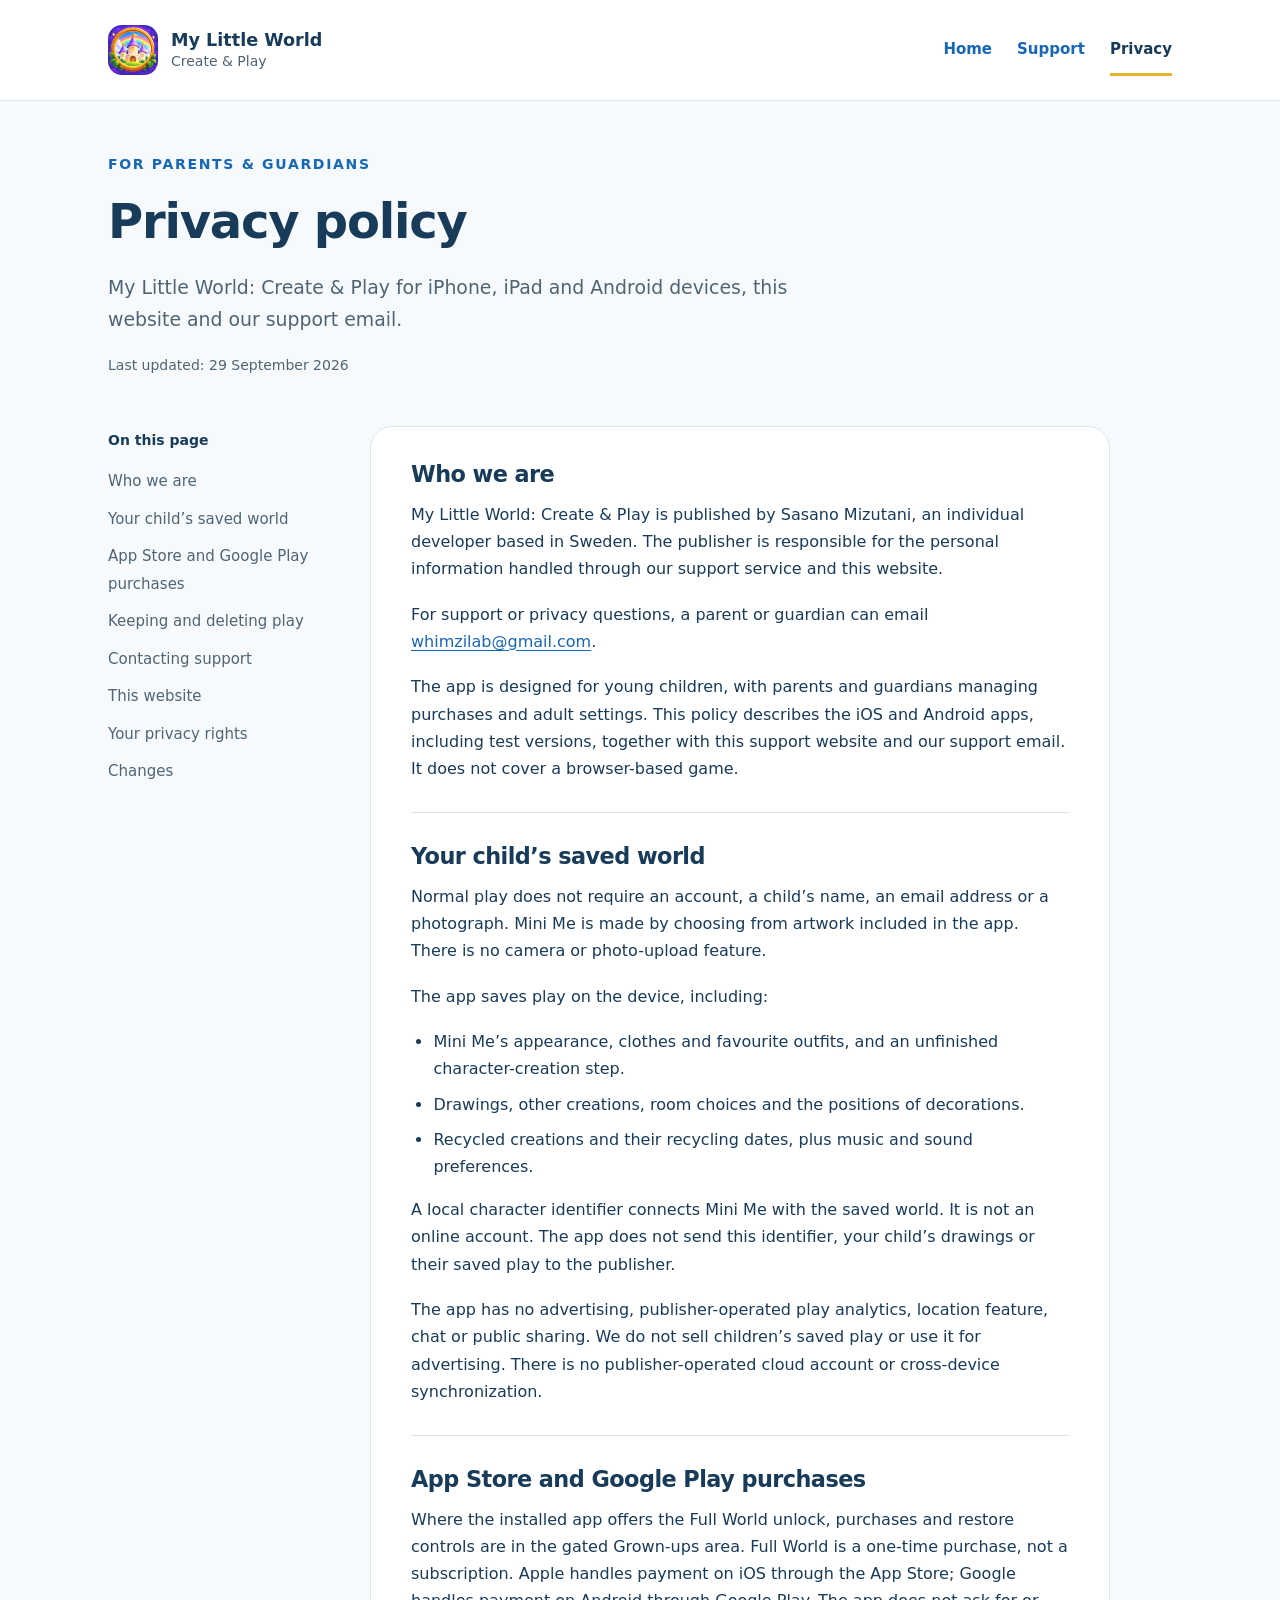
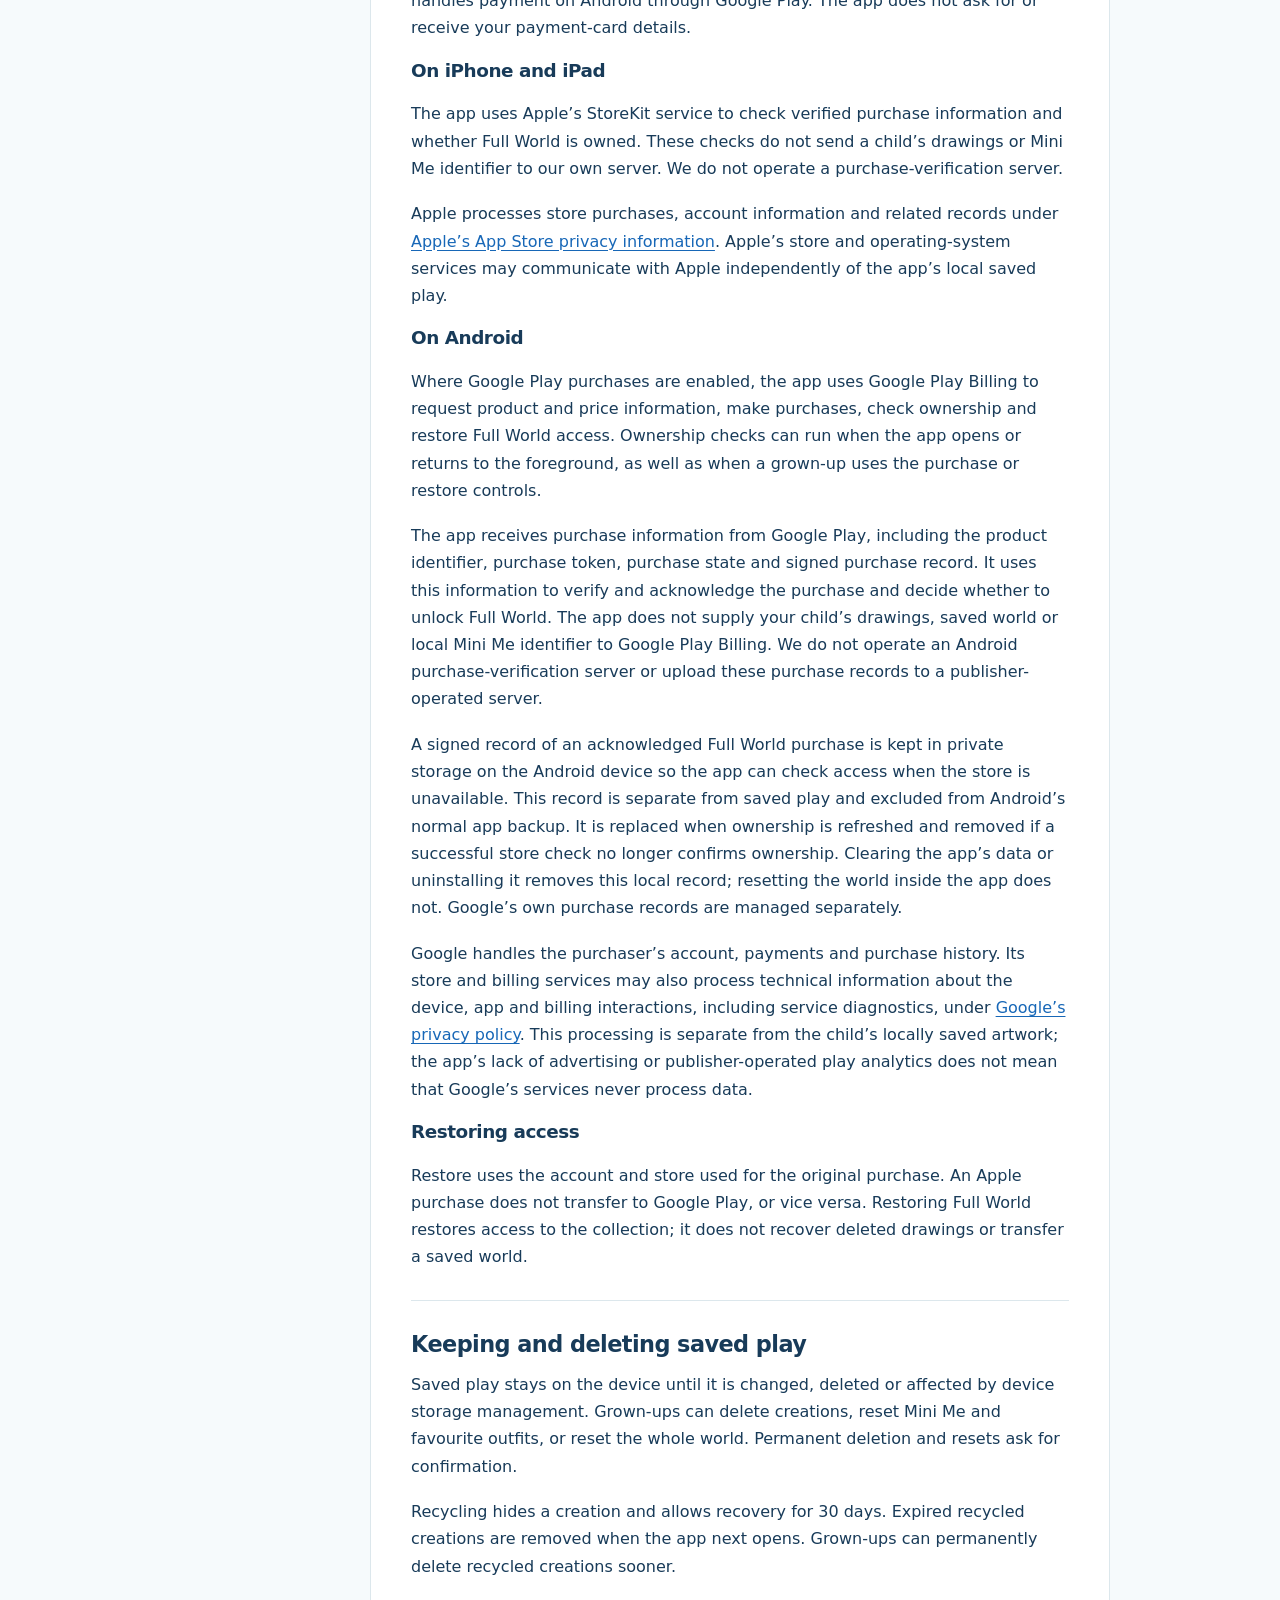
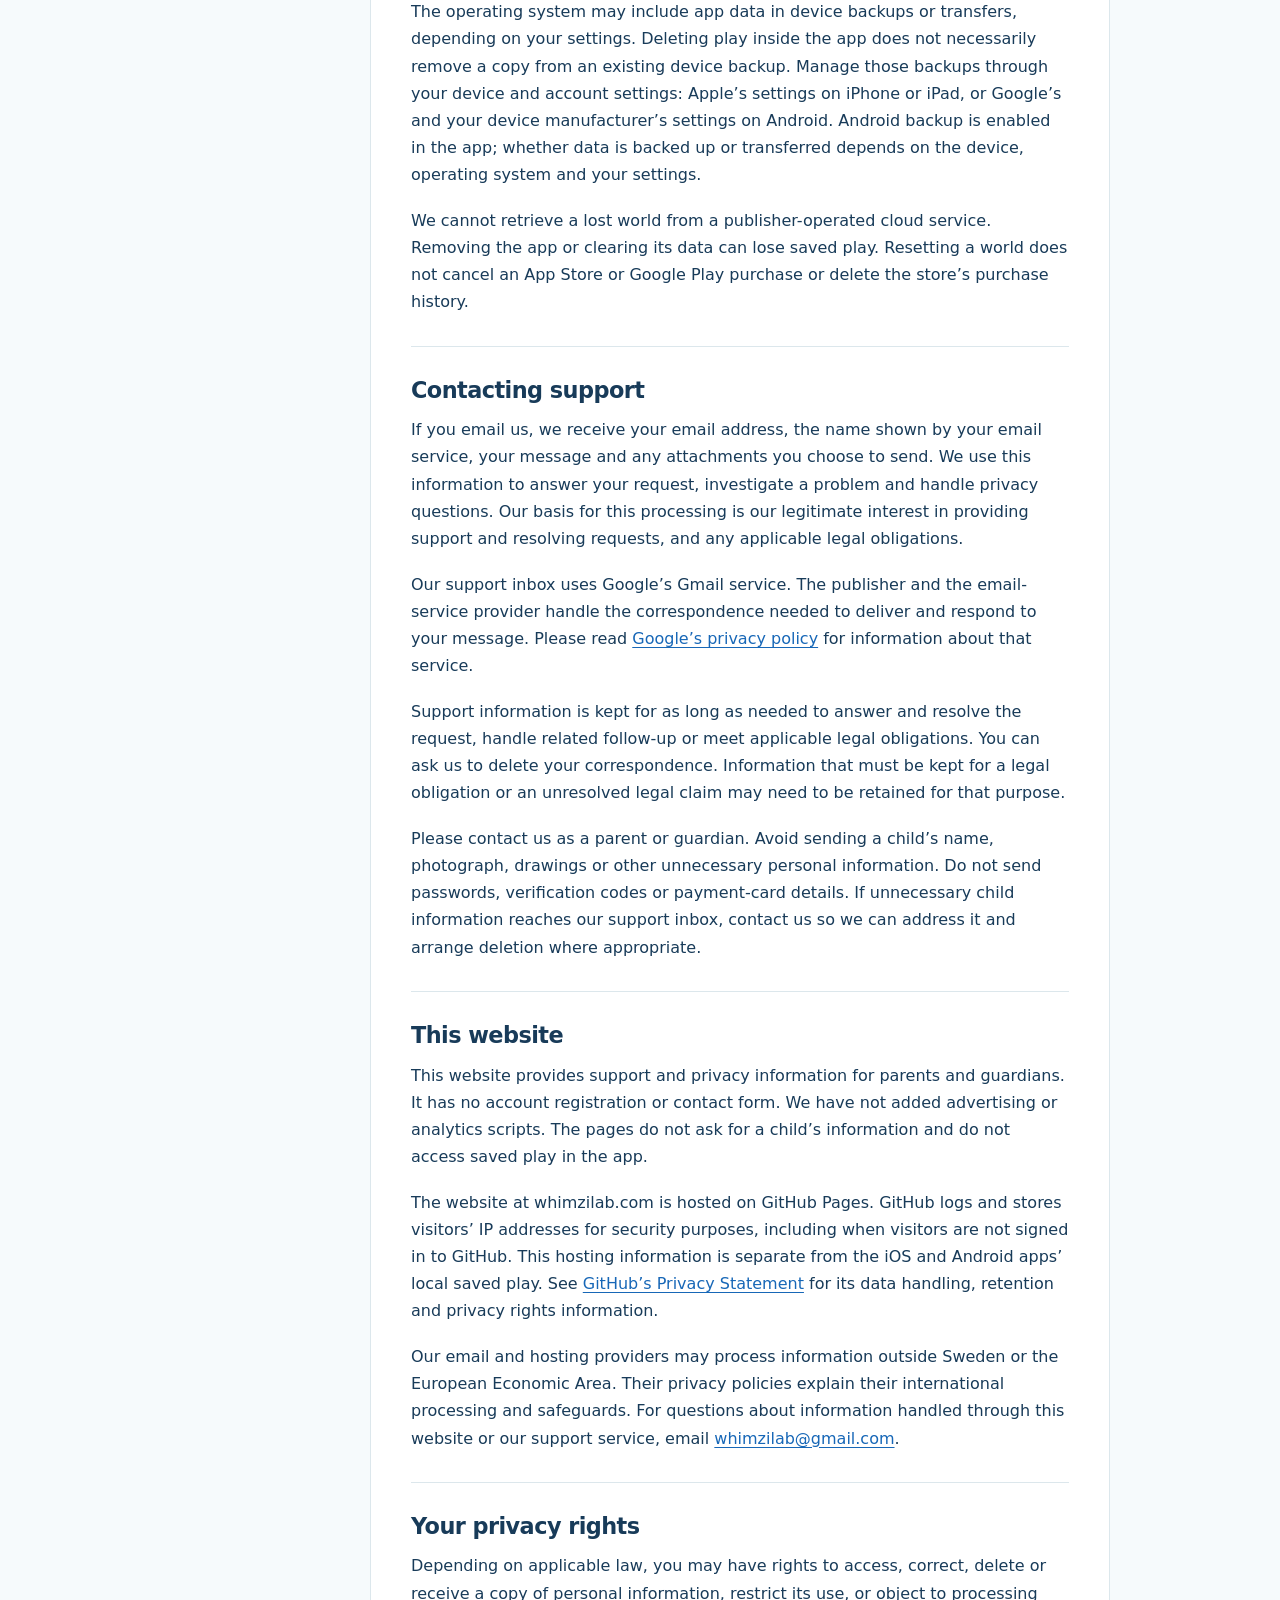
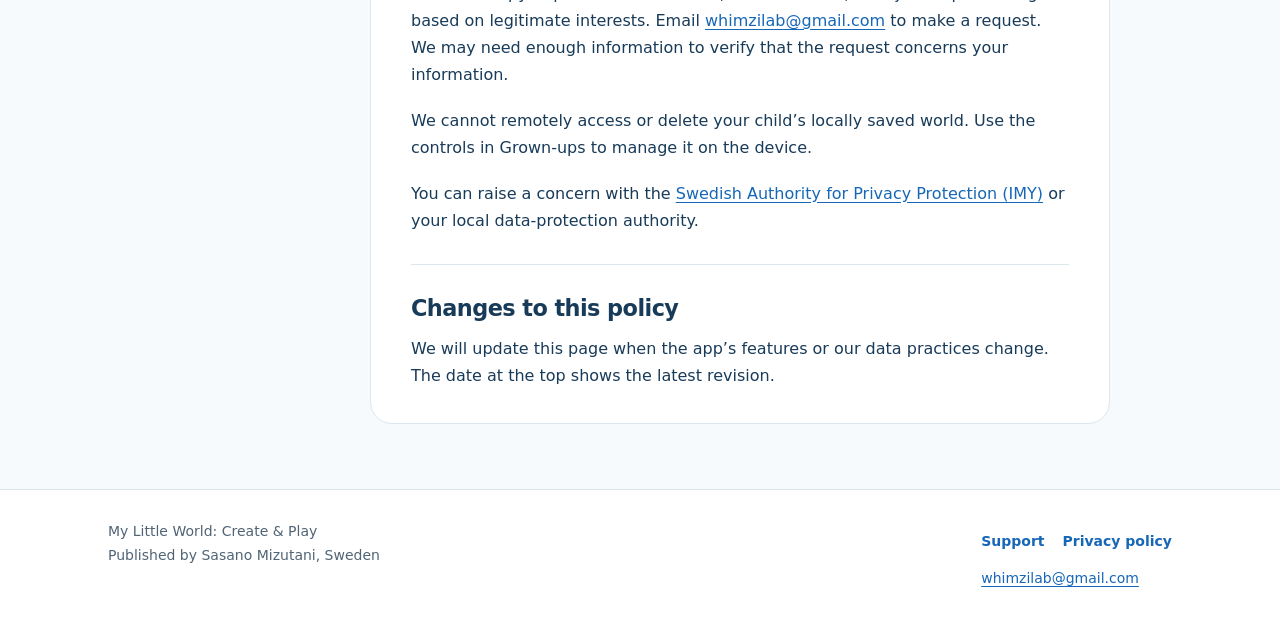
==== commit 8ce6814d: "Add Android privacy and support coverage" ====
--- a/privacy/index.html
+++ b/privacy/index.html
@@ -1,16 +1,29 @@
 <!doctype html>
-<html lang="en"><head><meta charset="utf-8"><meta name="viewport" content="width=device-width,initial-scale=1"><title>Privacy Policy — My Little World: Create &amp; Play</title><meta name="description" content="Privacy information for the iOS app My Little World: Create & Play, its support email and this website."><link rel="icon" type="image/png" href="/assets/icon.png"><link rel="stylesheet" href="/styles.css"></head><body>
+<html lang="en"><head><meta charset="utf-8"><meta name="viewport" content="width=device-width,initial-scale=1"><title>Privacy Policy — My Little World: Create &amp; Play</title><meta name="description" content="Privacy information for My Little World: Create & Play on iOS and Android, its support email and this website."><link rel="icon" type="image/png" href="/assets/icon.png"><link rel="stylesheet" href="/styles.css"></head><body>
 <a class="skip" href="#main">Skip to content</a><header class="site-header"><div class="wrap"><div class="header-row"><a class="brand" href="/"><img src="/assets/icon.png" width="50" height="50" alt=""><span>My Little World<small>Create &amp; Play</small></span></a><nav aria-label="Main navigation"><a href="/">Home</a><a href="/support/">Support</a><a href="/privacy/" aria-current="page">Privacy</a></nav></div></div></header>
-<main id="main" class="wrap"><header class="page-heading"><p class="eyebrow">For parents &amp; guardians</p><h1>Privacy policy</h1><p class="lead">My Little World: Create &amp; Play for iPhone and iPad, this website and our support email.</p><p class="meta">Last updated: 23 September 2026</p></header><div class="document"><aside class="contents" aria-label="On this page"><strong>On this page</strong><ul><li><a href="#publisher">Who we are</a></li><li><a href="#saved-play">Your child’s saved world</a></li><li><a href="#purchases">Apple purchases</a></li><li><a href="#deletion">Keeping and deleting play</a></li><li><a href="#support">Contacting support</a></li><li><a href="#website">This website</a></li><li><a href="#rights">Your privacy rights</a></li><li><a href="#changes">Changes</a></li></ul></aside><article class="prose">
-<section id="publisher"><h2>Who we are</h2><p>My Little World: Create &amp; Play is published by Sasano Mizutani, an individual developer based in Sweden. The publisher is responsible for the personal information handled through our support service and this website.</p><p>For support or privacy questions, a parent or guardian can email <a href="mailto:whimzilab@gmail.com">whimzilab@gmail.com</a>.</p><p>The app is designed for young children, with parents and guardians managing purchases and adult settings. This policy describes the iOS app. It does not describe an Android version or a browser-based game.</p></section>
+<main id="main" class="wrap"><header class="page-heading"><p class="eyebrow">For parents &amp; guardians</p><h1>Privacy policy</h1><p class="lead">My Little World: Create &amp; Play for iPhone, iPad and Android devices, this website and our support email.</p><p class="meta">Last updated: 29 September 2026</p></header><div class="document"><aside class="contents" aria-label="On this page"><strong>On this page</strong><ul><li><a href="#publisher">Who we are</a></li><li><a href="#saved-play">Your child’s saved world</a></li><li><a href="#purchases">App Store and Google Play purchases</a></li><li><a href="#deletion">Keeping and deleting play</a></li><li><a href="#support">Contacting support</a></li><li><a href="#website">This website</a></li><li><a href="#rights">Your privacy rights</a></li><li><a href="#changes">Changes</a></li></ul></aside><article class="prose">
+<section id="publisher"><h2>Who we are</h2><p>My Little World: Create &amp; Play is published by Sasano Mizutani, an individual developer based in Sweden. The publisher is responsible for the personal information handled through our support service and this website.</p><p>For support or privacy questions, a parent or guardian can email <a href="mailto:whimzilab@gmail.com">whimzilab@gmail.com</a>.</p><p>The app is designed for young children, with parents and guardians managing purchases and adult settings. This policy describes the iOS and Android apps, including test versions, together with this support website and our support email. It does not cover a browser-based game.</p></section>
 <section id="saved-play"><h2>Your child’s saved world</h2><p>Normal play does not require an account, a child’s name, an email address or a photograph. Mini Me is made by choosing from artwork included in the app. There is no camera or photo-upload feature.</p><p>The app saves play on the device, including:</p><ul><li>Mini Me’s appearance, clothes and favourite outfits, and an unfinished character-creation step.</li><li>Drawings, other creations, room choices and the positions of decorations.</li><li>Recycled creations and their recycling dates, plus music and sound preferences.</li></ul><p>A local character identifier connects Mini Me with the saved world. It is not an online account. The app does not send this identifier, your child’s drawings or their saved play to the publisher.</p><p>The app has no advertising, publisher-operated play analytics, location feature, chat or public sharing. We do not sell children’s saved play or use it for advertising. There is no publisher-operated cloud account or cross-device synchronization.</p></section>
-<section id="purchases"><h2>Apple purchases</h2><p>Where the installed app offers the Full World unlock, purchases and restore controls are in the gated Grown-ups area. Apple handles payment through the App Store. The app does not ask for or receive your payment-card details.</p><p>The app uses Apple’s StoreKit service to check verified purchase information and whether Full World is owned. These checks do not send a child’s drawings or Mini Me identifier to our own server. We do not operate a purchase-verification server.</p><p>Apple processes store purchases, account information and related records under <a href="https://www.apple.com/legal/privacy/data/en/app-store/">Apple’s App Store privacy information</a>. Apple’s store and operating-system services may communicate with Apple independently of the app’s local saved play.</p></section>
-<section id="deletion"><h2>Keeping and deleting saved play</h2><p>Saved play stays on the device until it is changed, deleted or affected by device storage management. Grown-ups can delete creations, reset Mini Me and favourite outfits, or reset the whole world. Permanent deletion and resets ask for confirmation.</p><p>Recycling hides a creation and allows recovery for 30 days. Expired recycled creations are removed when the app next opens. Grown-ups can permanently delete recycled creations sooner.</p><p>The operating system may include app data in device backups or transfers, depending on your settings. Deleting play inside the app does not necessarily remove a copy from an existing device backup. Manage those backups through Apple’s device and account settings.</p><p>We cannot retrieve a lost world from a publisher-operated cloud service. Removing the app or clearing its data can lose saved play. Resetting a world does not cancel an App Store purchase or delete Apple’s purchase history.</p></section>
+<section id="purchases">
+<h2>App Store and Google Play purchases</h2>
+<p>Where the installed app offers the Full World unlock, purchases and restore controls are in the gated Grown-ups area. Full World is a one-time purchase, not a subscription. Apple handles payment on iOS through the App Store; Google handles payment on Android through Google Play. The app does not ask for or receive your payment-card details.</p>
+<h3>On iPhone and iPad</h3>
+<p>The app uses Apple’s StoreKit service to check verified purchase information and whether Full World is owned. These checks do not send a child’s drawings or Mini Me identifier to our own server. We do not operate a purchase-verification server.</p>
+<p>Apple processes store purchases, account information and related records under <a href="https://www.apple.com/legal/privacy/data/en/app-store/">Apple’s App Store privacy information</a>. Apple’s store and operating-system services may communicate with Apple independently of the app’s local saved play.</p>
+<h3>On Android</h3>
+<p>Where Google Play purchases are enabled, the app uses Google Play Billing to request product and price information, make purchases, check ownership and restore Full World access. Ownership checks can run when the app opens or returns to the foreground, as well as when a grown-up uses the purchase or restore controls.</p>
+<p>The app receives purchase information from Google Play, including the product identifier, purchase token, purchase state and signed purchase record. It uses this information to verify and acknowledge the purchase and decide whether to unlock Full World. The app does not supply your child’s drawings, saved world or local Mini Me identifier to Google Play Billing. We do not operate an Android purchase-verification server or upload these purchase records to a publisher-operated server.</p>
+<p>A signed record of an acknowledged Full World purchase is kept in private storage on the Android device so the app can check access when the store is unavailable. This record is separate from saved play and excluded from Android’s normal app backup. It is replaced when ownership is refreshed and removed if a successful store check no longer confirms ownership. Clearing the app’s data or uninstalling it removes this local record; resetting the world inside the app does not. Google’s own purchase records are managed separately.</p>
+<p>Google handles the purchaser’s account, payments and purchase history. Its store and billing services may also process technical information about the device, app and billing interactions, including service diagnostics, under <a href="https://policies.google.com/privacy">Google’s privacy policy</a>. This processing is separate from the child’s locally saved artwork; the app’s lack of advertising or publisher-operated play analytics does not mean that Google’s services never process data.</p>
+<h3>Restoring access</h3>
+<p>Restore uses the account and store used for the original purchase. An Apple purchase does not transfer to Google Play, or vice versa. Restoring Full World restores access to the collection; it does not recover deleted drawings or transfer a saved world.</p>
+</section>
+<section id="deletion"><h2>Keeping and deleting saved play</h2><p>Saved play stays on the device until it is changed, deleted or affected by device storage management. Grown-ups can delete creations, reset Mini Me and favourite outfits, or reset the whole world. Permanent deletion and resets ask for confirmation.</p><p>Recycling hides a creation and allows recovery for 30 days. Expired recycled creations are removed when the app next opens. Grown-ups can permanently delete recycled creations sooner.</p><p>The operating system may include app data in device backups or transfers, depending on your settings. Deleting play inside the app does not necessarily remove a copy from an existing device backup. Manage those backups through your device and account settings: Apple’s settings on iPhone or iPad, or Google’s and your device manufacturer’s settings on Android. Android backup is enabled in the app; whether data is backed up or transferred depends on the device, operating system and your settings.</p><p>We cannot retrieve a lost world from a publisher-operated cloud service. Removing the app or clearing its data can lose saved play. Resetting a world does not cancel an App Store or Google Play purchase or delete the store’s purchase history.</p></section>
 <section id="support"><h2>Contacting support</h2><p>If you email us, we receive your email address, the name shown by your email service, your message and any attachments you choose to send. We use this information to answer your request, investigate a problem and handle privacy questions. Our basis for this processing is our legitimate interest in providing support and resolving requests, and any applicable legal obligations.</p><p>Our support inbox uses Google’s Gmail service. The publisher and the email-service provider handle the correspondence needed to deliver and respond to your message. Please read <a href="https://policies.google.com/privacy">Google’s privacy policy</a> for information about that service.</p><p>Support information is kept for as long as needed to answer and resolve the request, handle related follow-up or meet applicable legal obligations. You can ask us to delete your correspondence. Information that must be kept for a legal obligation or an unresolved legal claim may need to be retained for that purpose.</p><p>Please contact us as a parent or guardian. Avoid sending a child’s name, photograph, drawings or other unnecessary personal information. Do not send passwords, verification codes or payment-card details. If unnecessary child information reaches our support inbox, contact us so we can address it and arrange deletion where appropriate.</p></section>
 <section id="website">
 <h2>This website</h2>
 <p>This website provides support and privacy information for parents and guardians. It has no account registration or contact form. We have not added advertising or analytics scripts. The pages do not ask for a child’s information and do not access saved play in the app.</p>
-<p>The website at whimzilab.com is hosted on GitHub Pages. GitHub logs and stores visitors’ IP addresses for security purposes, including when visitors are not signed in to GitHub. This hosting information is separate from the iOS app’s local saved play. See <a href="https://docs.github.com/en/site-policy/privacy-policies/github-general-privacy-statement">GitHub’s Privacy Statement</a> for its data handling, retention and privacy rights information.</p>
+<p>The website at whimzilab.com is hosted on GitHub Pages. GitHub logs and stores visitors’ IP addresses for security purposes, including when visitors are not signed in to GitHub. This hosting information is separate from the iOS and Android apps’ local saved play. See <a href="https://docs.github.com/en/site-policy/privacy-policies/github-general-privacy-statement">GitHub’s Privacy Statement</a> for its data handling, retention and privacy rights information.</p>
 <p>Our email and hosting providers may process information outside Sweden or the European Economic Area. Their privacy policies explain their international processing and safeguards. For questions about information handled through this website or our support service, email <a href="mailto:whimzilab@gmail.com">whimzilab@gmail.com</a>.</p>
 </section>
 <section id="rights"><h2>Your privacy rights</h2><p>Depending on applicable law, you may have rights to access, correct, delete or receive a copy of personal information, restrict its use, or object to processing based on legitimate interests. Email <a href="mailto:whimzilab@gmail.com">whimzilab@gmail.com</a> to make a request. We may need enough information to verify that the request concerns your information.</p><p>We cannot remotely access or delete your child’s locally saved world. Use the controls in Grown-ups to manage it on the device.</p><p>You can raise a concern with the <a href="https://www.imy.se/en/individuals/data-protection/your-rights-as-a-data-subject/">Swedish Authority for Privacy Protection (IMY)</a> or your local data-protection authority.</p></section>
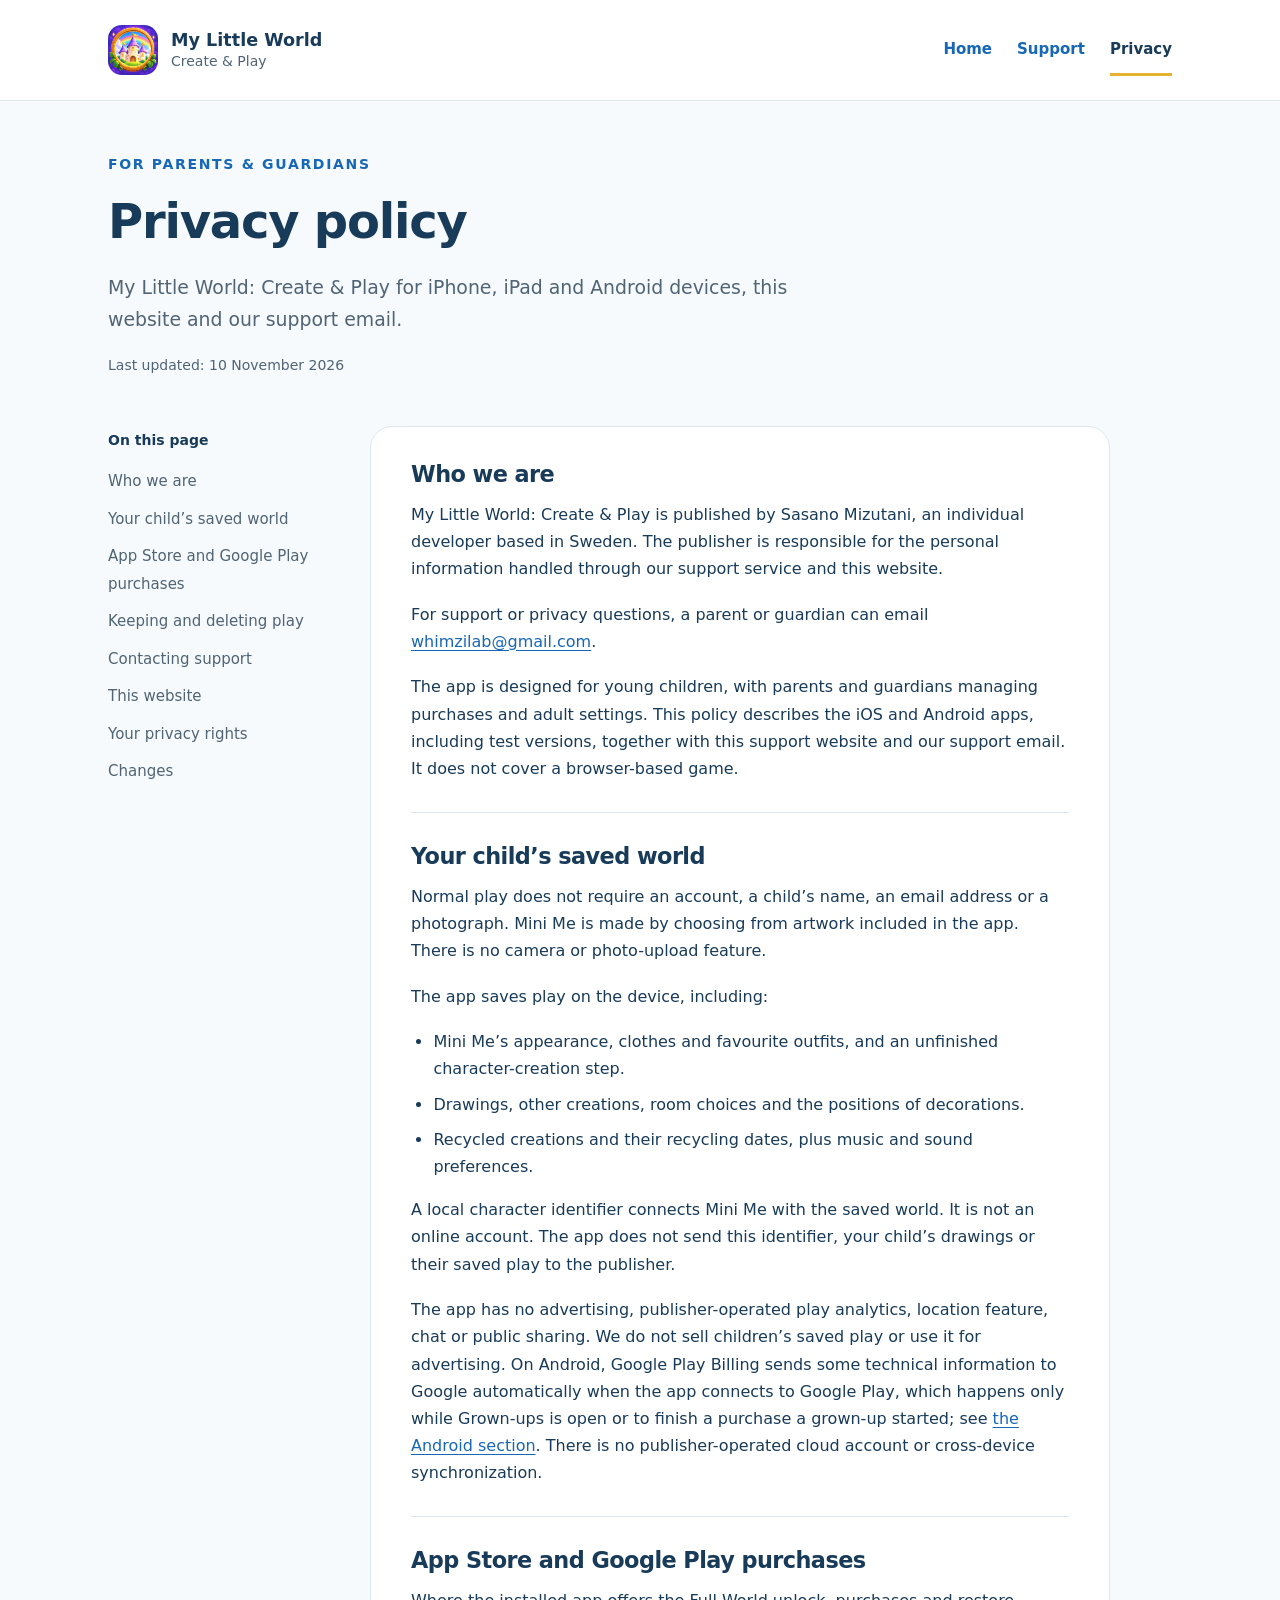
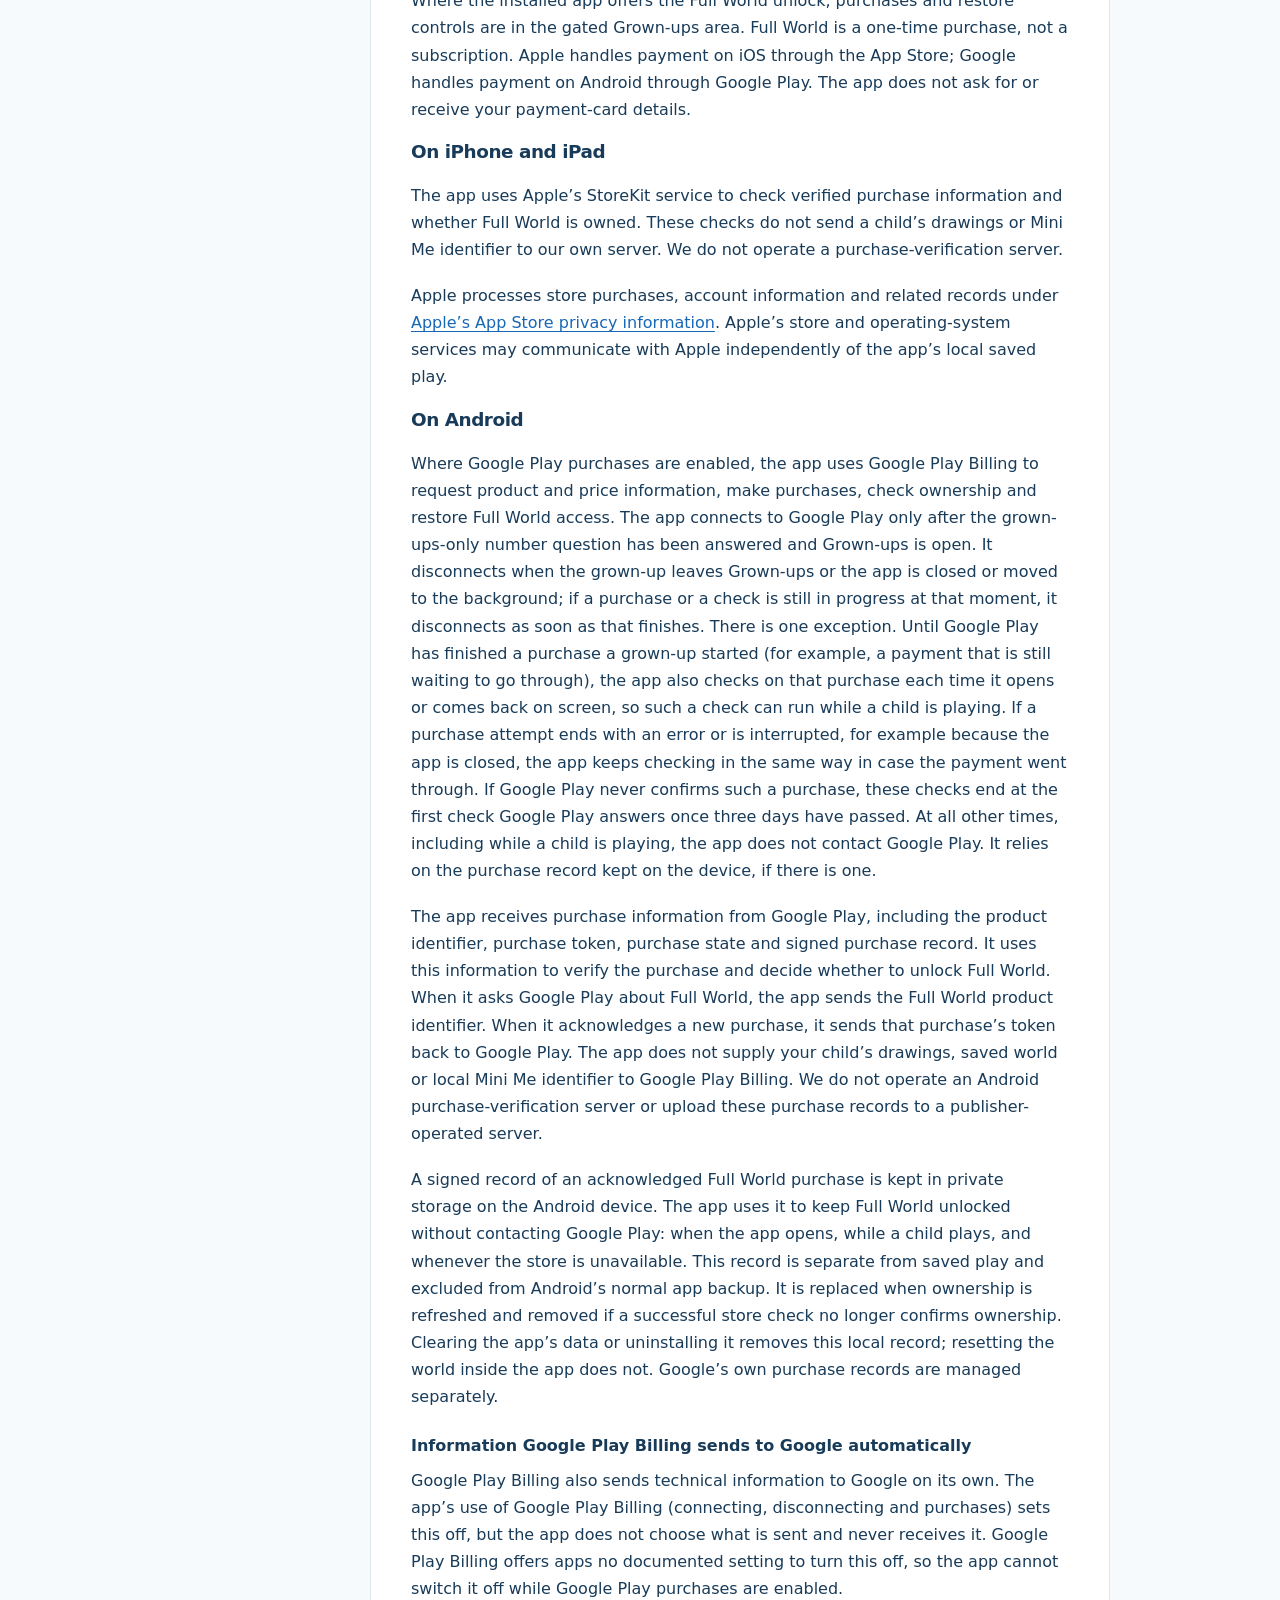
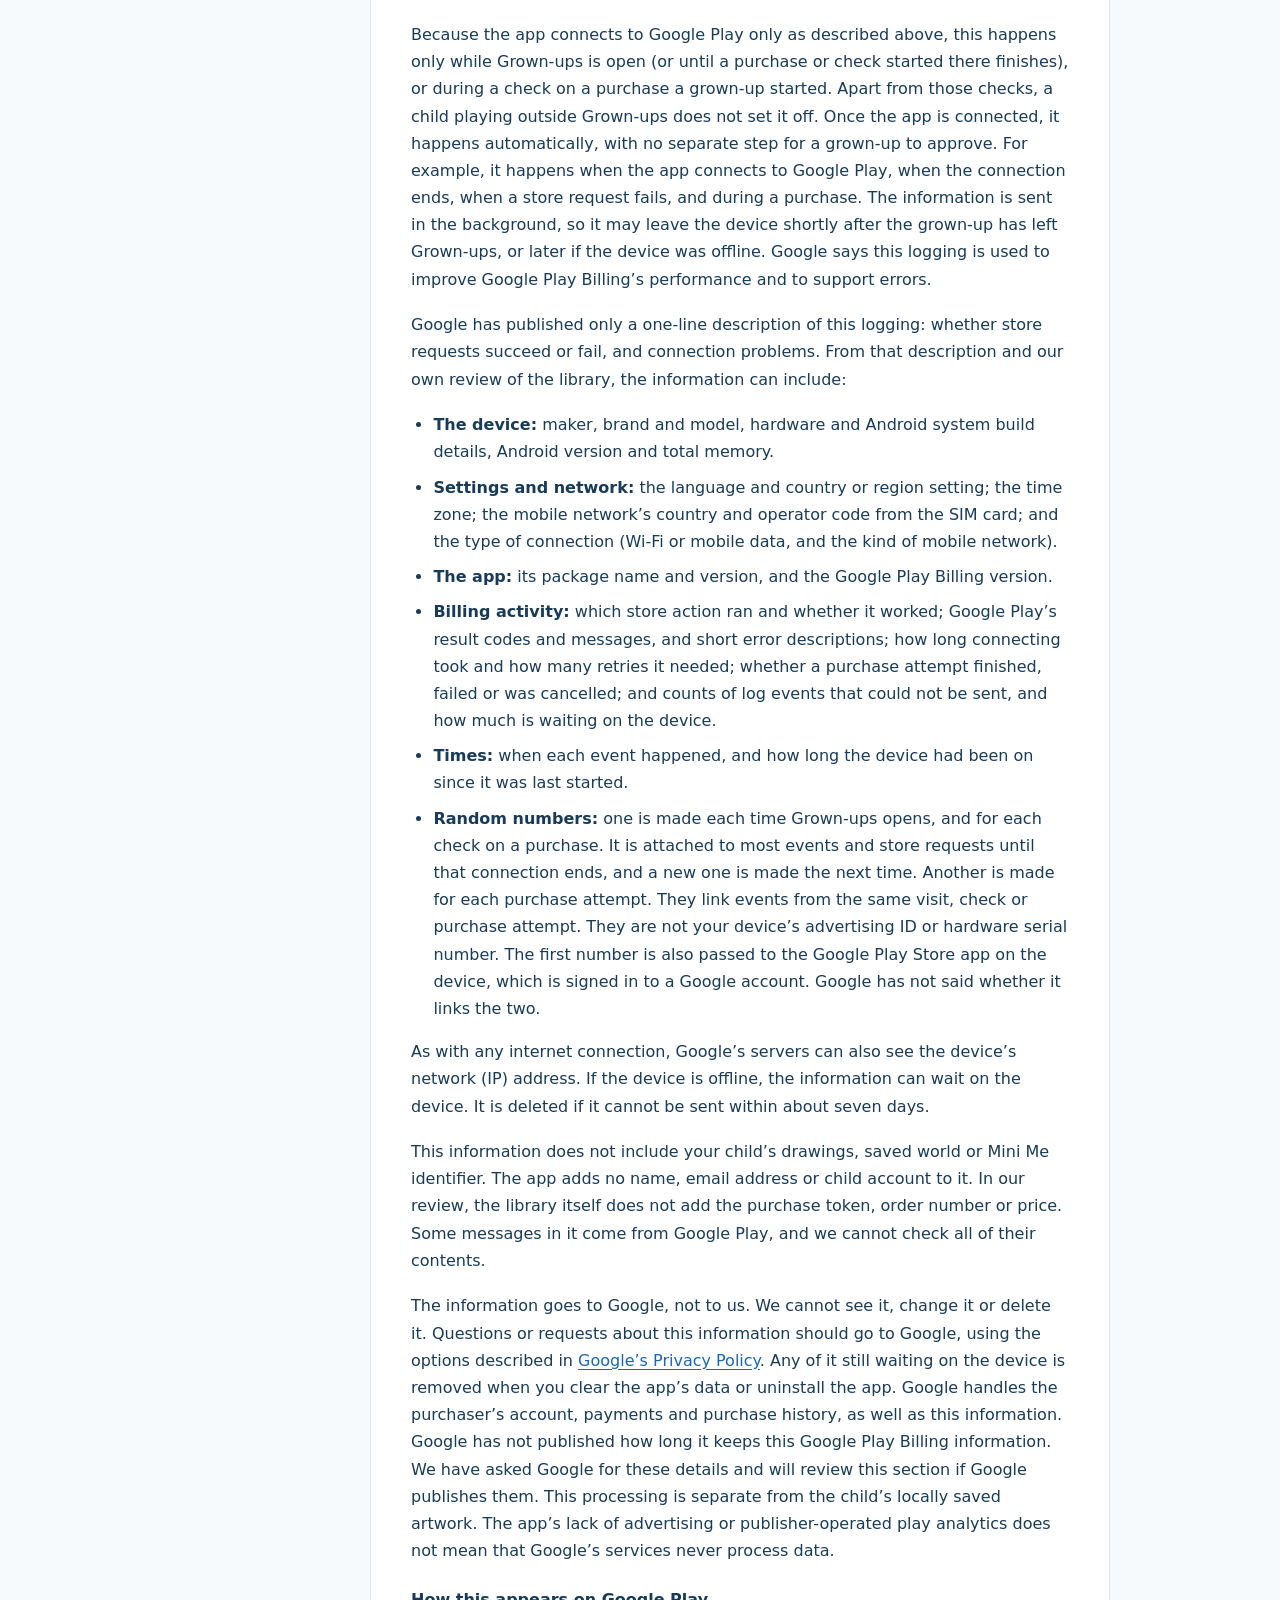
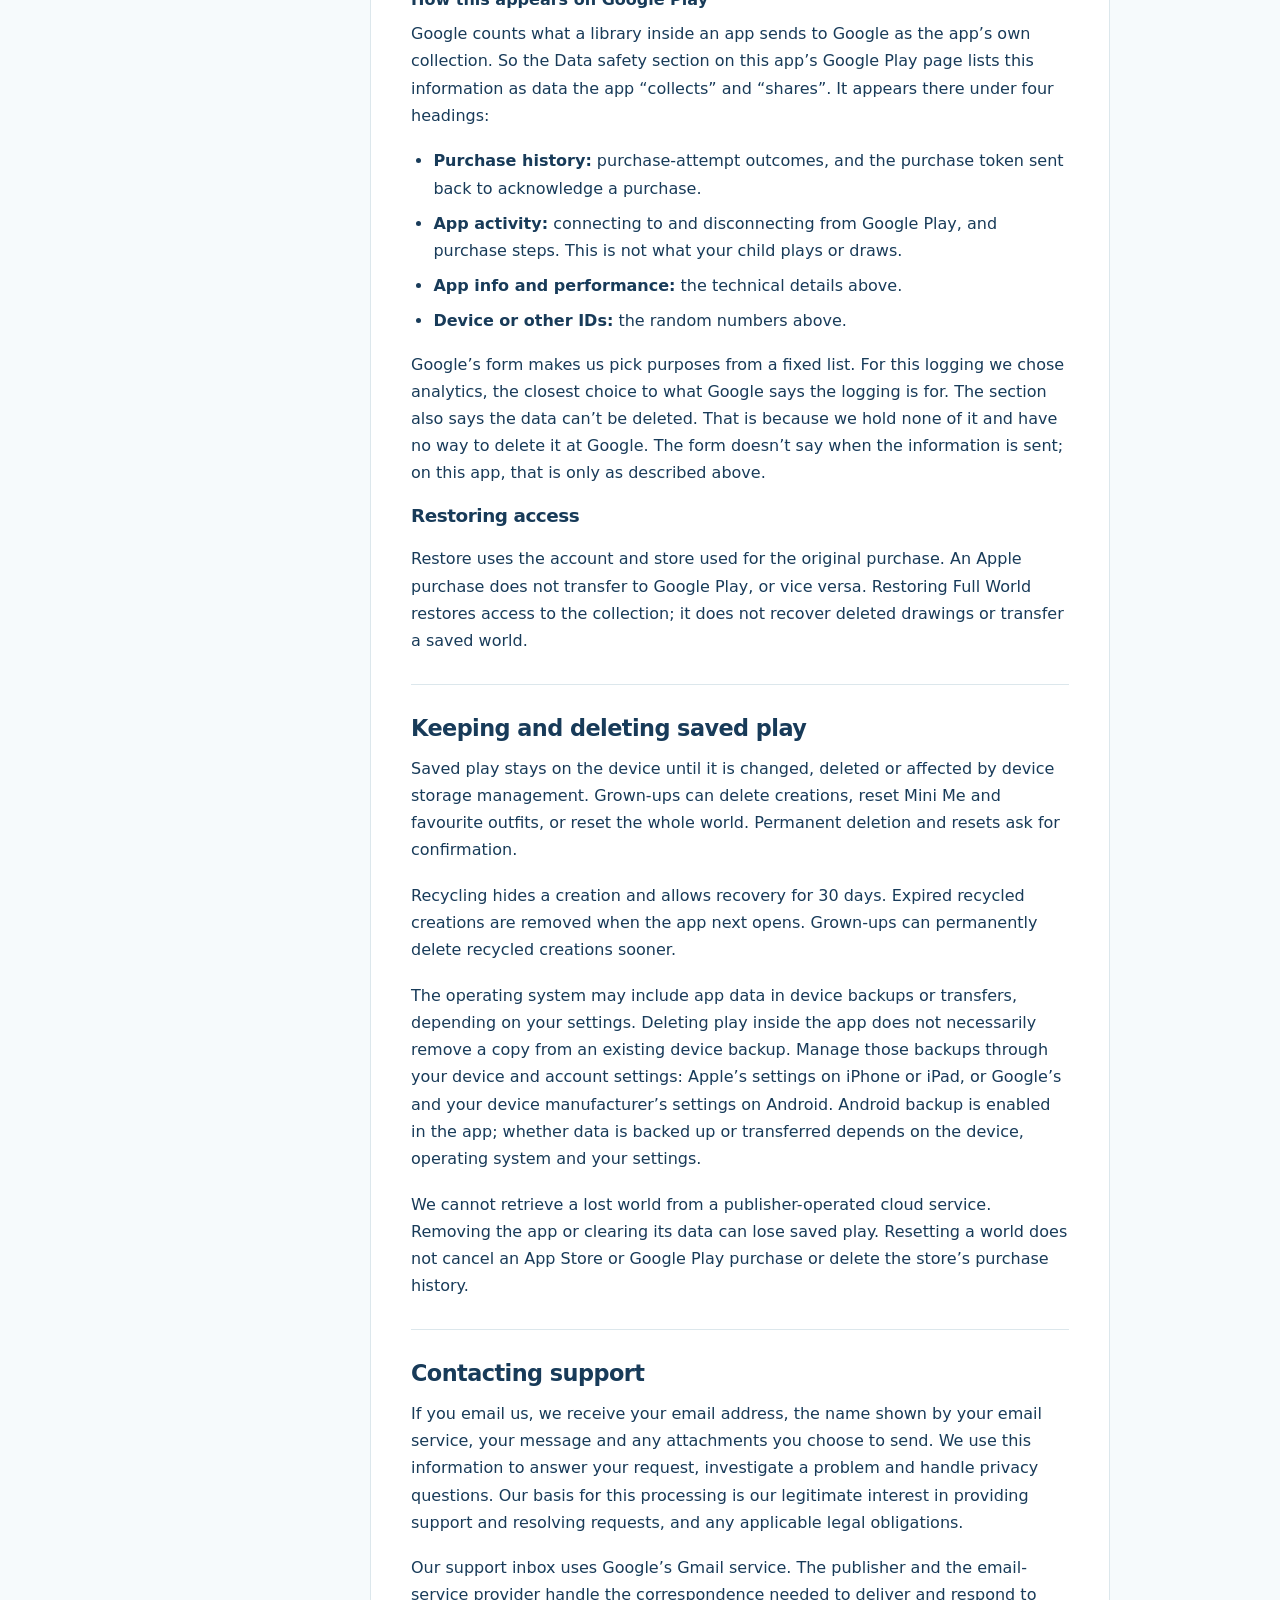
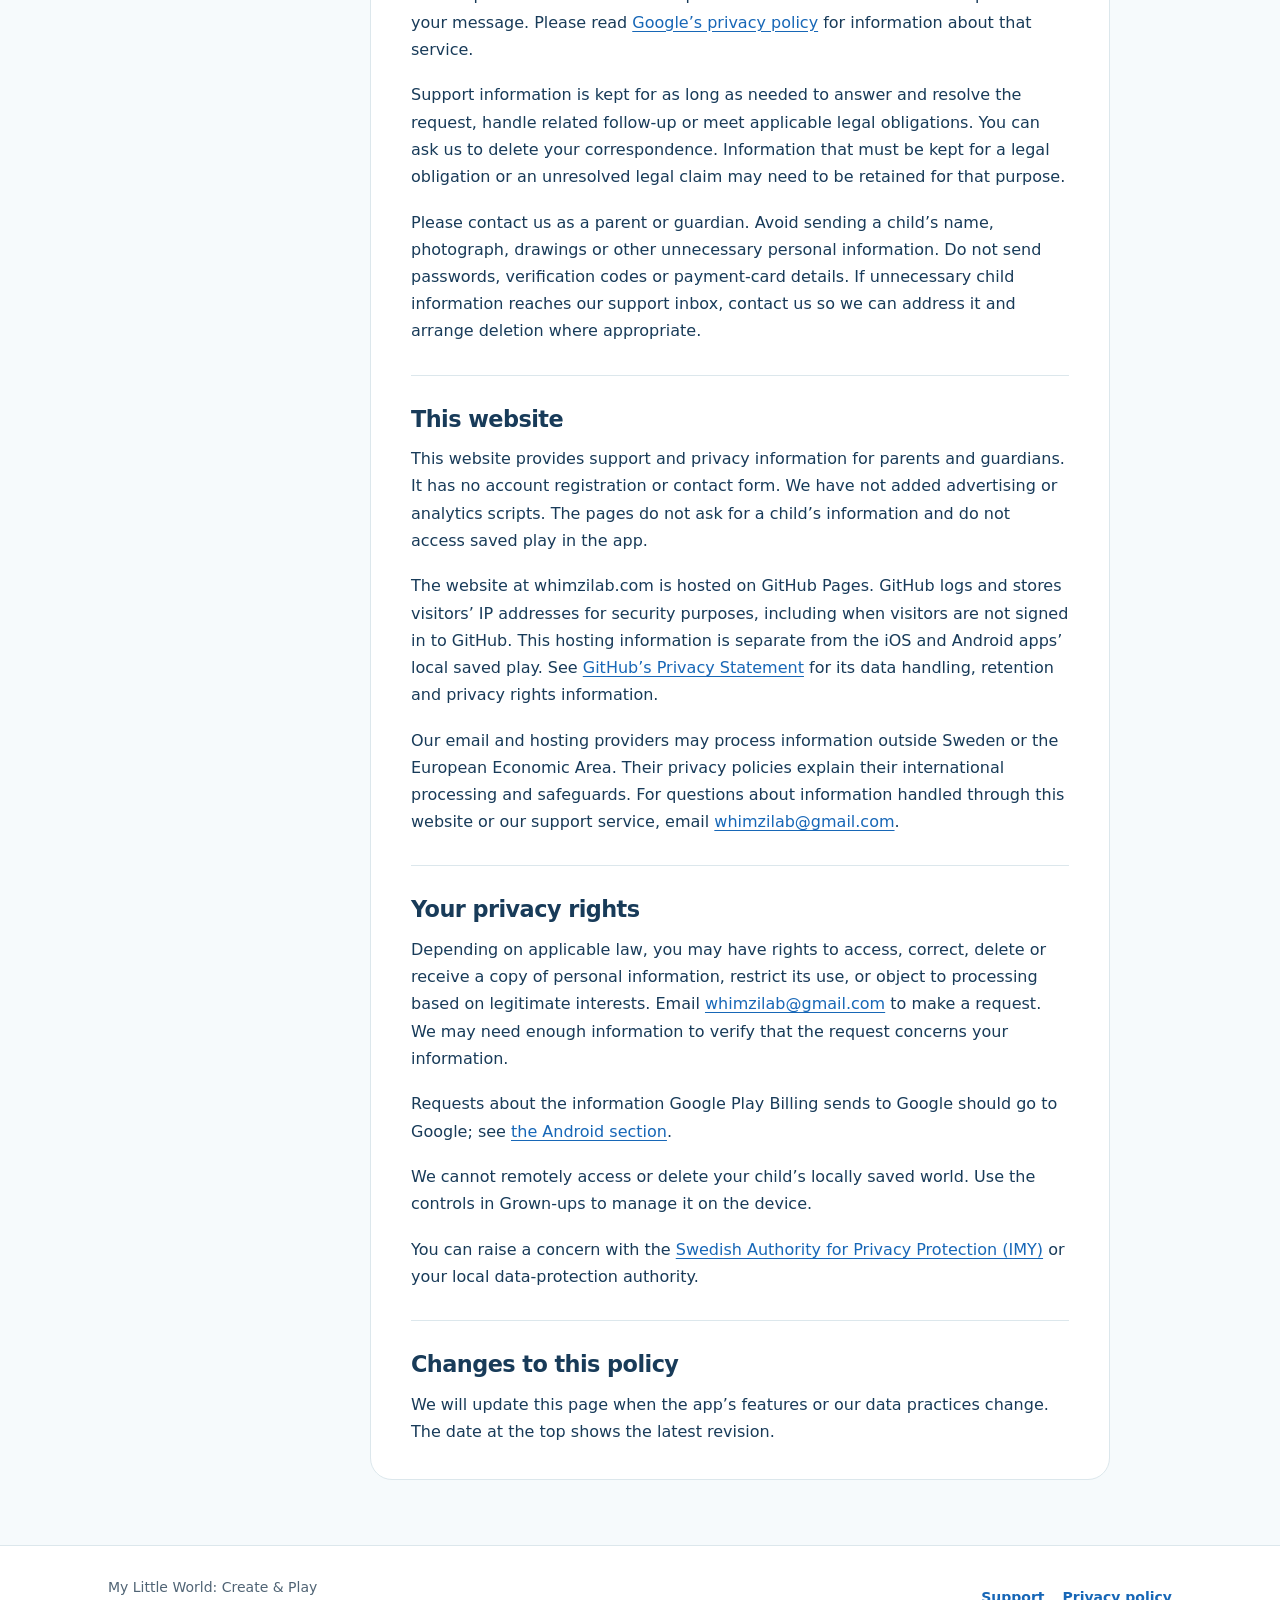
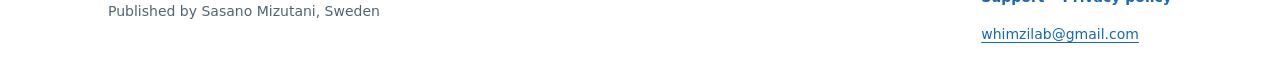
==== commit b241e97a: "Describe Android build 22's Google Play Billing behaviour in the privacy policy The Android section " ====
--- a/privacy/index.html
+++ b/privacy/index.html
@@ -1,20 +1,43 @@
 <!doctype html>
 <html lang="en"><head><meta charset="utf-8"><meta name="viewport" content="width=device-width,initial-scale=1"><title>Privacy Policy — My Little World: Create &amp; Play</title><meta name="description" content="Privacy information for My Little World: Create & Play on iOS and Android, its support email and this website."><link rel="icon" type="image/png" href="/assets/icon.png"><link rel="stylesheet" href="/styles.css"></head><body>
 <a class="skip" href="#main">Skip to content</a><header class="site-header"><div class="wrap"><div class="header-row"><a class="brand" href="/"><img src="/assets/icon.png" width="50" height="50" alt=""><span>My Little World<small>Create &amp; Play</small></span></a><nav aria-label="Main navigation"><a href="/">Home</a><a href="/support/">Support</a><a href="/privacy/" aria-current="page">Privacy</a></nav></div></div></header>
-<main id="main" class="wrap"><header class="page-heading"><p class="eyebrow">For parents &amp; guardians</p><h1>Privacy policy</h1><p class="lead">My Little World: Create &amp; Play for iPhone, iPad and Android devices, this website and our support email.</p><p class="meta">Last updated: 29 September 2026</p></header><div class="document"><aside class="contents" aria-label="On this page"><strong>On this page</strong><ul><li><a href="#publisher">Who we are</a></li><li><a href="#saved-play">Your child’s saved world</a></li><li><a href="#purchases">App Store and Google Play purchases</a></li><li><a href="#deletion">Keeping and deleting play</a></li><li><a href="#support">Contacting support</a></li><li><a href="#website">This website</a></li><li><a href="#rights">Your privacy rights</a></li><li><a href="#changes">Changes</a></li></ul></aside><article class="prose">
+<main id="main" class="wrap"><header class="page-heading"><p class="eyebrow">For parents &amp; guardians</p><h1>Privacy policy</h1><p class="lead">My Little World: Create &amp; Play for iPhone, iPad and Android devices, this website and our support email.</p><p class="meta">Last updated: 10 November 2026</p></header><div class="document"><aside class="contents" aria-label="On this page"><strong>On this page</strong><ul><li><a href="#publisher">Who we are</a></li><li><a href="#saved-play">Your child’s saved world</a></li><li><a href="#purchases">App Store and Google Play purchases</a></li><li><a href="#deletion">Keeping and deleting play</a></li><li><a href="#support">Contacting support</a></li><li><a href="#website">This website</a></li><li><a href="#rights">Your privacy rights</a></li><li><a href="#changes">Changes</a></li></ul></aside><article class="prose">
 <section id="publisher"><h2>Who we are</h2><p>My Little World: Create &amp; Play is published by Sasano Mizutani, an individual developer based in Sweden. The publisher is responsible for the personal information handled through our support service and this website.</p><p>For support or privacy questions, a parent or guardian can email <a href="mailto:whimzilab@gmail.com">whimzilab@gmail.com</a>.</p><p>The app is designed for young children, with parents and guardians managing purchases and adult settings. This policy describes the iOS and Android apps, including test versions, together with this support website and our support email. It does not cover a browser-based game.</p></section>
-<section id="saved-play"><h2>Your child’s saved world</h2><p>Normal play does not require an account, a child’s name, an email address or a photograph. Mini Me is made by choosing from artwork included in the app. There is no camera or photo-upload feature.</p><p>The app saves play on the device, including:</p><ul><li>Mini Me’s appearance, clothes and favourite outfits, and an unfinished character-creation step.</li><li>Drawings, other creations, room choices and the positions of decorations.</li><li>Recycled creations and their recycling dates, plus music and sound preferences.</li></ul><p>A local character identifier connects Mini Me with the saved world. It is not an online account. The app does not send this identifier, your child’s drawings or their saved play to the publisher.</p><p>The app has no advertising, publisher-operated play analytics, location feature, chat or public sharing. We do not sell children’s saved play or use it for advertising. There is no publisher-operated cloud account or cross-device synchronization.</p></section>
+<section id="saved-play"><h2>Your child’s saved world</h2><p>Normal play does not require an account, a child’s name, an email address or a photograph. Mini Me is made by choosing from artwork included in the app. There is no camera or photo-upload feature.</p><p>The app saves play on the device, including:</p><ul><li>Mini Me’s appearance, clothes and favourite outfits, and an unfinished character-creation step.</li><li>Drawings, other creations, room choices and the positions of decorations.</li><li>Recycled creations and their recycling dates, plus music and sound preferences.</li></ul><p>A local character identifier connects Mini Me with the saved world. It is not an online account. The app does not send this identifier, your child’s drawings or their saved play to the publisher.</p><p>The app has no advertising, publisher-operated play analytics, location feature, chat or public sharing. We do not sell children’s saved play or use it for advertising. On Android, Google Play Billing sends some technical information to Google automatically when the app connects to Google Play, which happens only while Grown-ups is open or to finish a purchase a grown-up started; see <a href="#android">the Android section</a>. There is no publisher-operated cloud account or cross-device synchronization.</p></section>
 <section id="purchases">
 <h2>App Store and Google Play purchases</h2>
 <p>Where the installed app offers the Full World unlock, purchases and restore controls are in the gated Grown-ups area. Full World is a one-time purchase, not a subscription. Apple handles payment on iOS through the App Store; Google handles payment on Android through Google Play. The app does not ask for or receive your payment-card details.</p>
 <h3>On iPhone and iPad</h3>
 <p>The app uses Apple’s StoreKit service to check verified purchase information and whether Full World is owned. These checks do not send a child’s drawings or Mini Me identifier to our own server. We do not operate a purchase-verification server.</p>
 <p>Apple processes store purchases, account information and related records under <a href="https://www.apple.com/legal/privacy/data/en/app-store/">Apple’s App Store privacy information</a>. Apple’s store and operating-system services may communicate with Apple independently of the app’s local saved play.</p>
-<h3>On Android</h3>
-<p>Where Google Play purchases are enabled, the app uses Google Play Billing to request product and price information, make purchases, check ownership and restore Full World access. Ownership checks can run when the app opens or returns to the foreground, as well as when a grown-up uses the purchase or restore controls.</p>
-<p>The app receives purchase information from Google Play, including the product identifier, purchase token, purchase state and signed purchase record. It uses this information to verify and acknowledge the purchase and decide whether to unlock Full World. The app does not supply your child’s drawings, saved world or local Mini Me identifier to Google Play Billing. We do not operate an Android purchase-verification server or upload these purchase records to a publisher-operated server.</p>
-<p>A signed record of an acknowledged Full World purchase is kept in private storage on the Android device so the app can check access when the store is unavailable. This record is separate from saved play and excluded from Android’s normal app backup. It is replaced when ownership is refreshed and removed if a successful store check no longer confirms ownership. Clearing the app’s data or uninstalling it removes this local record; resetting the world inside the app does not. Google’s own purchase records are managed separately.</p>
-<p>Google handles the purchaser’s account, payments and purchase history. Its store and billing services may also process technical information about the device, app and billing interactions, including service diagnostics, under <a href="https://policies.google.com/privacy">Google’s privacy policy</a>. This processing is separate from the child’s locally saved artwork; the app’s lack of advertising or publisher-operated play analytics does not mean that Google’s services never process data.</p>
+<h3 id="android">On Android</h3>
+<p>Where Google Play purchases are enabled, the app uses Google Play Billing to request product and price information, make purchases, check ownership and restore Full World access. The app connects to Google Play only after the grown-ups-only number question has been answered and Grown-ups is open. It disconnects when the grown-up leaves Grown-ups or the app is closed or moved to the background; if a purchase or a check is still in progress at that moment, it disconnects as soon as that finishes. There is one exception. Until Google Play has finished a purchase a grown-up started (for example, a payment that is still waiting to go through), the app also checks on that purchase each time it opens or comes back on screen, so such a check can run while a child is playing. If a purchase attempt ends with an error or is interrupted, for example because the app is closed, the app keeps checking in the same way in case the payment went through. If Google Play never confirms such a purchase, these checks end at the first check Google Play answers once three days have passed. At all other times, including while a child is playing, the app does not contact Google Play. It relies on the purchase record kept on the device, if there is one.</p>
+<p>The app receives purchase information from Google Play, including the product identifier, purchase token, purchase state and signed purchase record. It uses this information to verify the purchase and decide whether to unlock Full World. When it asks Google Play about Full World, the app sends the Full World product identifier. When it acknowledges a new purchase, it sends that purchase’s token back to Google Play. The app does not supply your child’s drawings, saved world or local Mini Me identifier to Google Play Billing. We do not operate an Android purchase-verification server or upload these purchase records to a publisher-operated server.</p>
+<p>A signed record of an acknowledged Full World purchase is kept in private storage on the Android device. The app uses it to keep Full World unlocked without contacting Google Play: when the app opens, while a child plays, and whenever the store is unavailable. This record is separate from saved play and excluded from Android’s normal app backup. It is replaced when ownership is refreshed and removed if a successful store check no longer confirms ownership. Clearing the app’s data or uninstalling it removes this local record; resetting the world inside the app does not. Google’s own purchase records are managed separately.</p>
+<h4>Information Google Play Billing sends to Google automatically</h4>
+<p>Google Play Billing also sends technical information to Google on its own. The app’s use of Google Play Billing (connecting, disconnecting and purchases) sets this off, but the app does not choose what is sent and never receives it. Google Play Billing offers apps no documented setting to turn this off, so the app cannot switch it off while Google Play purchases are enabled.</p>
+<p>Because the app connects to Google Play only as described above, this happens only while Grown-ups is open (or until a purchase or check started there finishes), or during a check on a purchase a grown-up started. Apart from those checks, a child playing outside Grown-ups does not set it off. Once the app is connected, it happens automatically, with no separate step for a grown-up to approve. For example, it happens when the app connects to Google Play, when the connection ends, when a store request fails, and during a purchase. The information is sent in the background, so it may leave the device shortly after the grown-up has left Grown-ups, or later if the device was offline. Google says this logging is used to improve Google Play Billing’s performance and to support errors.</p>
+<p>Google has published only a one-line description of this logging: whether store requests succeed or fail, and connection problems. From that description and our own review of the library, the information can include:</p>
+<ul>
+<li><strong>The device:</strong> maker, brand and model, hardware and Android system build details, Android version and total memory.</li>
+<li><strong>Settings and network:</strong> the language and country or region setting; the time zone; the mobile network’s country and operator code from the SIM card; and the type of connection (Wi-Fi or mobile data, and the kind of mobile network).</li>
+<li><strong>The app:</strong> its package name and version, and the Google Play Billing version.</li>
+<li><strong>Billing activity:</strong> which store action ran and whether it worked; Google Play’s result codes and messages, and short error descriptions; how long connecting took and how many retries it needed; whether a purchase attempt finished, failed or was cancelled; and counts of log events that could not be sent, and how much is waiting on the device.</li>
+<li><strong>Times:</strong> when each event happened, and how long the device had been on since it was last started.</li>
+<li><strong>Random numbers:</strong> one is made each time Grown-ups opens, and for each check on a purchase. It is attached to most events and store requests until that connection ends, and a new one is made the next time. Another is made for each purchase attempt. They link events from the same visit, check or purchase attempt. They are not your device’s advertising ID or hardware serial number. The first number is also passed to the Google Play Store app on the device, which is signed in to a Google account. Google has not said whether it links the two.</li>
+</ul>
+<p>As with any internet connection, Google’s servers can also see the device’s network (IP) address. If the device is offline, the information can wait on the device. It is deleted if it cannot be sent within about seven days.</p>
+<p>This information does not include your child’s drawings, saved world or Mini Me identifier. The app adds no name, email address or child account to it. In our review, the library itself does not add the purchase token, order number or price. Some messages in it come from Google Play, and we cannot check all of their contents.</p>
+<p>The information goes to Google, not to us. We cannot see it, change it or delete it. Questions or requests about this information should go to Google, using the options described in <a href="https://policies.google.com/privacy">Google’s Privacy Policy</a>. Any of it still waiting on the device is removed when you clear the app’s data or uninstall the app. Google handles the purchaser’s account, payments and purchase history, as well as this information. Google has not published how long it keeps this Google Play Billing information. We have asked Google for these details and will review this section if Google publishes them. This processing is separate from the child’s locally saved artwork. The app’s lack of advertising or publisher-operated play analytics does not mean that Google’s services never process data.</p>
+<h4>How this appears on Google Play</h4>
+<p>Google counts what a library inside an app sends to Google as the app’s own collection. So the Data safety section on this app’s Google Play page lists this information as data the app “collects” and “shares”. It appears there under four headings:</p>
+<ul>
+<li><strong>Purchase history:</strong> purchase-attempt outcomes, and the purchase token sent back to acknowledge a purchase.</li>
+<li><strong>App activity:</strong> connecting to and disconnecting from Google Play, and purchase steps. This is not what your child plays or draws.</li>
+<li><strong>App info and performance:</strong> the technical details above.</li>
+<li><strong>Device or other IDs:</strong> the random numbers above.</li>
+</ul>
+<p>Google’s form makes us pick purposes from a fixed list. For this logging we chose analytics, the closest choice to what Google says the logging is for. The section also says the data can’t be deleted. That is because we hold none of it and have no way to delete it at Google. The form doesn’t say when the information is sent; on this app, that is only as described above.</p>
 <h3>Restoring access</h3>
 <p>Restore uses the account and store used for the original purchase. An Apple purchase does not transfer to Google Play, or vice versa. Restoring Full World restores access to the collection; it does not recover deleted drawings or transfer a saved world.</p>
 </section>
@@ -26,6 +49,6 @@
 <p>The website at whimzilab.com is hosted on GitHub Pages. GitHub logs and stores visitors’ IP addresses for security purposes, including when visitors are not signed in to GitHub. This hosting information is separate from the iOS and Android apps’ local saved play. See <a href="https://docs.github.com/en/site-policy/privacy-policies/github-general-privacy-statement">GitHub’s Privacy Statement</a> for its data handling, retention and privacy rights information.</p>
 <p>Our email and hosting providers may process information outside Sweden or the European Economic Area. Their privacy policies explain their international processing and safeguards. For questions about information handled through this website or our support service, email <a href="mailto:whimzilab@gmail.com">whimzilab@gmail.com</a>.</p>
 </section>
-<section id="rights"><h2>Your privacy rights</h2><p>Depending on applicable law, you may have rights to access, correct, delete or receive a copy of personal information, restrict its use, or object to processing based on legitimate interests. Email <a href="mailto:whimzilab@gmail.com">whimzilab@gmail.com</a> to make a request. We may need enough information to verify that the request concerns your information.</p><p>We cannot remotely access or delete your child’s locally saved world. Use the controls in Grown-ups to manage it on the device.</p><p>You can raise a concern with the <a href="https://www.imy.se/en/individuals/data-protection/your-rights-as-a-data-subject/">Swedish Authority for Privacy Protection (IMY)</a> or your local data-protection authority.</p></section>
+<section id="rights"><h2>Your privacy rights</h2><p>Depending on applicable law, you may have rights to access, correct, delete or receive a copy of personal information, restrict its use, or object to processing based on legitimate interests. Email <a href="mailto:whimzilab@gmail.com">whimzilab@gmail.com</a> to make a request. We may need enough information to verify that the request concerns your information.</p><p>Requests about the information Google Play Billing sends to Google should go to Google; see <a href="#android">the Android section</a>.</p><p>We cannot remotely access or delete your child’s locally saved world. Use the controls in Grown-ups to manage it on the device.</p><p>You can raise a concern with the <a href="https://www.imy.se/en/individuals/data-protection/your-rights-as-a-data-subject/">Swedish Authority for Privacy Protection (IMY)</a> or your local data-protection authority.</p></section>
 <section id="changes"><h2>Changes to this policy</h2><p>We will update this page when the app’s features or our data practices change. The date at the top shows the latest revision.</p></section>
 </article></div></main><footer><div class="wrap footer-row"><p>My Little World: Create &amp; Play<br>Published by Sasano Mizutani, Sweden</p><div><nav aria-label="Footer navigation"><a href="/support/">Support</a><a href="/privacy/">Privacy policy</a></nav><a class="footer-contact" href="mailto:whimzilab@gmail.com">whimzilab@gmail.com</a></div></div></footer></body></html>
--- a/styles.css
+++ b/styles.css
@@ -1,6 +1,6 @@
 @charset "UTF-8";
 :root{color-scheme:light;--ink:#183b59;--muted:#506475;--blue:#1767b7;--paper:#fff;--line:#dce7ec;--sky:#eaf6fc;--gold:#e6b331;font-family:ui-rounded,"Trebuchet MS",system-ui,sans-serif;font-size:100%;line-height:1.7;color:var(--ink);background:#f6fafc}
-*{box-sizing:border-box}body{margin:0}a{color:var(--blue);text-underline-offset:.2em}a:hover{text-decoration-thickness:2px}a:focus-visible,summary:focus-visible{outline:3px solid #b16a00;outline-offset:5px}img{max-width:100%;display:block}h1,h2,h3,p{margin-top:0}h1,h2,h3{line-height:1.2;letter-spacing:-.025em}h1{font-size:clamp(2.2rem,5vw,3.8rem);margin-bottom:1.3rem}h2{font-size:1.65rem;margin-bottom:.8rem}h3{font-size:1.15rem}p,li{font-size:1rem}p{margin-bottom:1.15rem}ul,ol{padding-left:1.4rem}li+li{margin-top:.5rem}.wrap{max-width:1120px;margin:auto;padding:0 28px}.skip{position:absolute;top:-100px;left:16px;background:white;padding:10px;z-index:9}.skip:focus{top:8px}.site-header{background:white;border-bottom:1px solid var(--line)}.header-row{display:flex;align-items:center;justify-content:space-between;gap:24px;min-height:100px}.brand{display:flex;align-items:center;gap:13px;text-decoration:none;color:var(--ink);font-weight:800;line-height:1.3;font-size:1.1rem}.brand img{width:50px;height:50px;border-radius:14px}.brand small{display:block;font-size:.875rem;font-weight:500;color:var(--muted)}nav{display:flex;gap:25px;flex-wrap:wrap}nav a{text-decoration:none;font-weight:700;font-size:.9375rem;padding:10px 0}nav a[aria-current=page]{box-shadow:0 3px 0 var(--gold);color:var(--ink)}main{min-height:65vh}.hero{display:grid;grid-template-columns:1fr 1.1fr;align-items:center;gap:48px;padding-top:62px;padding-bottom:56px}.eyebrow{font-size:.875rem;font-weight:800;text-transform:uppercase;letter-spacing:.12em;color:var(--blue);margin-bottom:16px}.lead{font-size:1.18rem;color:var(--muted);max-width:44rem}.hero-scene{position:relative;isolation:isolate;aspect-ratio:4/5;width:100%;overflow:hidden;border-radius:32px 32px 100px 32px;box-shadow:0 14px 40px #294b6912}.hero-scene .scene-room{position:absolute;inset:0;width:100%;height:100%;object-fit:cover;object-position:50% 50%}.hero-scene .scene-mini-me{position:absolute;height:58%;width:auto;max-width:none;left:54%;bottom:14%;transform:translateX(-50%);object-fit:contain}.scene-shadow{position:absolute;left:54%;bottom:15%;width:25%;height:2.5%;transform:translateX(-50%);border-radius:50%;background:#5b3c4466;filter:blur(5px)}.hero h1 span{display:block;color:var(--blue);font-size:.58em;letter-spacing:-.015em;margin-top:12px}.actions{display:flex;gap:14px;flex-wrap:wrap;margin-top:26px}.button{display:inline-block;text-decoration:none;font-weight:750;background:var(--blue);color:white;padding:13px 22px;border-radius:14px}.button.secondary{background:white;color:var(--blue);border:1px solid #b8cedf}.intro-links{display:grid;grid-template-columns:1fr 1fr;gap:40px;padding:40px 0 60px;border-top:1px solid var(--line)}.intro-links p{color:var(--muted)}.text-link{font-weight:750}.page-heading{padding:52px 0 30px}.page-heading h1{font-size:clamp(2.1rem,4vw,3rem)}.meta{font-size:.875rem;color:var(--muted)}.document{display:grid;grid-template-columns:210px minmax(0,740px);gap:52px;padding-bottom:65px}.contents{align-self:start;position:sticky;top:24px}.contents strong{font-size:.875rem}.contents ul{list-style:none;padding:0;margin:14px 0}.contents a{font-size:.9375rem;color:var(--muted);text-decoration:none}.contents li{margin:0 0 10px}.prose{background:white;padding:34px 40px;border:1px solid var(--line);border-radius:22px}.prose section+section{border-top:1px solid var(--line);margin-top:30px;padding-top:30px}.prose section{scroll-margin-top:24px}.prose h2{font-size:1.4rem}.prose p:last-child{margin-bottom:0}.contact{background:var(--sky);padding:25px 28px;border-radius:18px;margin:0 0 32px;overflow-wrap:anywhere}.contact p{margin-bottom:.5rem}.contact a{font-weight:750}.support-layout{display:grid;grid-template-columns:minmax(0,710px) 280px;gap:36px;padding-bottom:64px}.support-aside{align-self:start}.support-aside p{color:var(--muted);font-size:.9375rem}details{border-bottom:1px solid var(--line);padding:21px 0}details:first-child{border-top:1px solid var(--line)}summary{font-weight:750;cursor:pointer;line-height:1.5;font-size:1.125rem}details>div{padding-top:18px;color:var(--muted)}.notice{font-size:.9375rem;color:var(--muted)}footer{border-top:1px solid var(--line);padding:30px 0;background:white}.footer-row{display:flex;justify-content:space-between;align-items:start;gap:25px}footer p{font-size:.875rem;color:var(--muted);margin:0}footer a{font-size:.875rem}footer nav{gap:18px}.footer-contact{overflow-wrap:anywhere}
+*{box-sizing:border-box}body{margin:0}a{color:var(--blue);text-underline-offset:.2em}a:hover{text-decoration-thickness:2px}a:focus-visible,summary:focus-visible{outline:3px solid #b16a00;outline-offset:5px}img{max-width:100%;display:block}h1,h2,h3,p{margin-top:0}h1,h2,h3{line-height:1.2;letter-spacing:-.025em}h1{font-size:clamp(2.2rem,5vw,3.8rem);margin-bottom:1.3rem}h2{font-size:1.65rem;margin-bottom:.8rem}h3{font-size:1.15rem}p,li{font-size:1rem}p{margin-bottom:1.15rem}ul,ol{padding-left:1.4rem}li+li{margin-top:.5rem}.wrap{max-width:1120px;margin:auto;padding:0 28px}.skip{position:absolute;top:-100px;left:16px;background:white;padding:10px;z-index:9}.skip:focus{top:8px}.site-header{background:white;border-bottom:1px solid var(--line)}.header-row{display:flex;align-items:center;justify-content:space-between;gap:24px;min-height:100px}.brand{display:flex;align-items:center;gap:13px;text-decoration:none;color:var(--ink);font-weight:800;line-height:1.3;font-size:1.1rem}.brand img{width:50px;height:50px;border-radius:14px}.brand small{display:block;font-size:.875rem;font-weight:500;color:var(--muted)}nav{display:flex;gap:25px;flex-wrap:wrap}nav a{text-decoration:none;font-weight:700;font-size:.9375rem;padding:10px 0}nav a[aria-current=page]{box-shadow:0 3px 0 var(--gold);color:var(--ink)}main{min-height:65vh}.hero{display:grid;grid-template-columns:1fr 1.1fr;align-items:center;gap:48px;padding-top:62px;padding-bottom:56px}.eyebrow{font-size:.875rem;font-weight:800;text-transform:uppercase;letter-spacing:.12em;color:var(--blue);margin-bottom:16px}.lead{font-size:1.18rem;color:var(--muted);max-width:44rem}.hero-scene{position:relative;isolation:isolate;aspect-ratio:4/5;width:100%;overflow:hidden;border-radius:32px 32px 100px 32px;box-shadow:0 14px 40px #294b6912}.hero-scene .scene-room{position:absolute;inset:0;width:100%;height:100%;object-fit:cover;object-position:50% 50%}.hero-scene .scene-mini-me{position:absolute;height:58%;width:auto;max-width:none;left:54%;bottom:14%;transform:translateX(-50%);object-fit:contain}.scene-shadow{position:absolute;left:54%;bottom:15%;width:25%;height:2.5%;transform:translateX(-50%);border-radius:50%;background:#5b3c4466;filter:blur(5px)}.hero h1 span{display:block;color:var(--blue);font-size:.58em;letter-spacing:-.015em;margin-top:12px}.actions{display:flex;gap:14px;flex-wrap:wrap;margin-top:26px}.button{display:inline-block;text-decoration:none;font-weight:750;background:var(--blue);color:white;padding:13px 22px;border-radius:14px}.button.secondary{background:white;color:var(--blue);border:1px solid #b8cedf}.intro-links{display:grid;grid-template-columns:1fr 1fr;gap:40px;padding:40px 0 60px;border-top:1px solid var(--line)}.intro-links p{color:var(--muted)}.text-link{font-weight:750}.page-heading{padding:52px 0 30px}.page-heading h1{font-size:clamp(2.1rem,4vw,3rem)}.meta{font-size:.875rem;color:var(--muted)}.document{display:grid;grid-template-columns:210px minmax(0,740px);gap:52px;padding-bottom:65px}.contents{align-self:start;position:sticky;top:24px}.contents strong{font-size:.875rem}.contents ul{list-style:none;padding:0;margin:14px 0}.contents a{font-size:.9375rem;color:var(--muted);text-decoration:none}.contents li{margin:0 0 10px}.prose{background:white;padding:34px 40px;border:1px solid var(--line);border-radius:22px}.prose section+section{border-top:1px solid var(--line);margin-top:30px;padding-top:30px}.prose section{scroll-margin-top:24px}.prose h2{font-size:1.4rem}.prose h4{font-size:1rem;line-height:1.3;margin:1.6rem 0 .6rem}.prose p:last-child{margin-bottom:0}.contact{background:var(--sky);padding:25px 28px;border-radius:18px;margin:0 0 32px;overflow-wrap:anywhere}.contact p{margin-bottom:.5rem}.contact a{font-weight:750}.support-layout{display:grid;grid-template-columns:minmax(0,710px) 280px;gap:36px;padding-bottom:64px}.support-aside{align-self:start}.support-aside p{color:var(--muted);font-size:.9375rem}details{border-bottom:1px solid var(--line);padding:21px 0}details:first-child{border-top:1px solid var(--line)}summary{font-weight:750;cursor:pointer;line-height:1.5;font-size:1.125rem}details>div{padding-top:18px;color:var(--muted)}.notice{font-size:.9375rem;color:var(--muted)}footer{border-top:1px solid var(--line);padding:30px 0;background:white}.footer-row{display:flex;justify-content:space-between;align-items:start;gap:25px}footer p{font-size:.875rem;color:var(--muted);margin:0}footer a{font-size:.875rem}footer nav{gap:18px}.footer-contact{overflow-wrap:anywhere}
 @media(max-width:800px){.hero{gap:28px;padding-top:38px}.document{grid-template-columns:1fr;gap:20px}.contents{position:static}.contents ul{display:flex;flex-wrap:wrap;gap:8px 18px}.contents li{margin:0}.support-layout{grid-template-columns:1fr}.support-aside{order:-1}.header-row{gap:18px}.brand{font-size:1rem}nav{gap:18px}}
 @media(max-width:580px){.wrap{padding:0 20px}.header-row{padding:18px 0;flex-wrap:wrap;min-height:0}.header-row nav{width:100%;justify-content:space-between}.hero{grid-template-columns:1fr;padding-bottom:32px}.hero-scene{aspect-ratio:4/3;border-radius:24px 24px 60px 24px}.hero-scene .scene-mini-me{height:70%;bottom:11%}.scene-shadow{bottom:12.5%;width:23%}.hero h1{font-size:2.55rem}.intro-links{grid-template-columns:1fr;gap:24px;padding:30px 0 40px}.page-heading{padding-top:34px}.prose{padding:25px 21px}.footer-row{flex-direction:column}.support-layout{gap:16px}.actions{gap:10px}.button{padding:12px 18px}}
 @media(prefers-reduced-motion:no-preference){a{transition:background-color .15s ease,color .15s ease}}
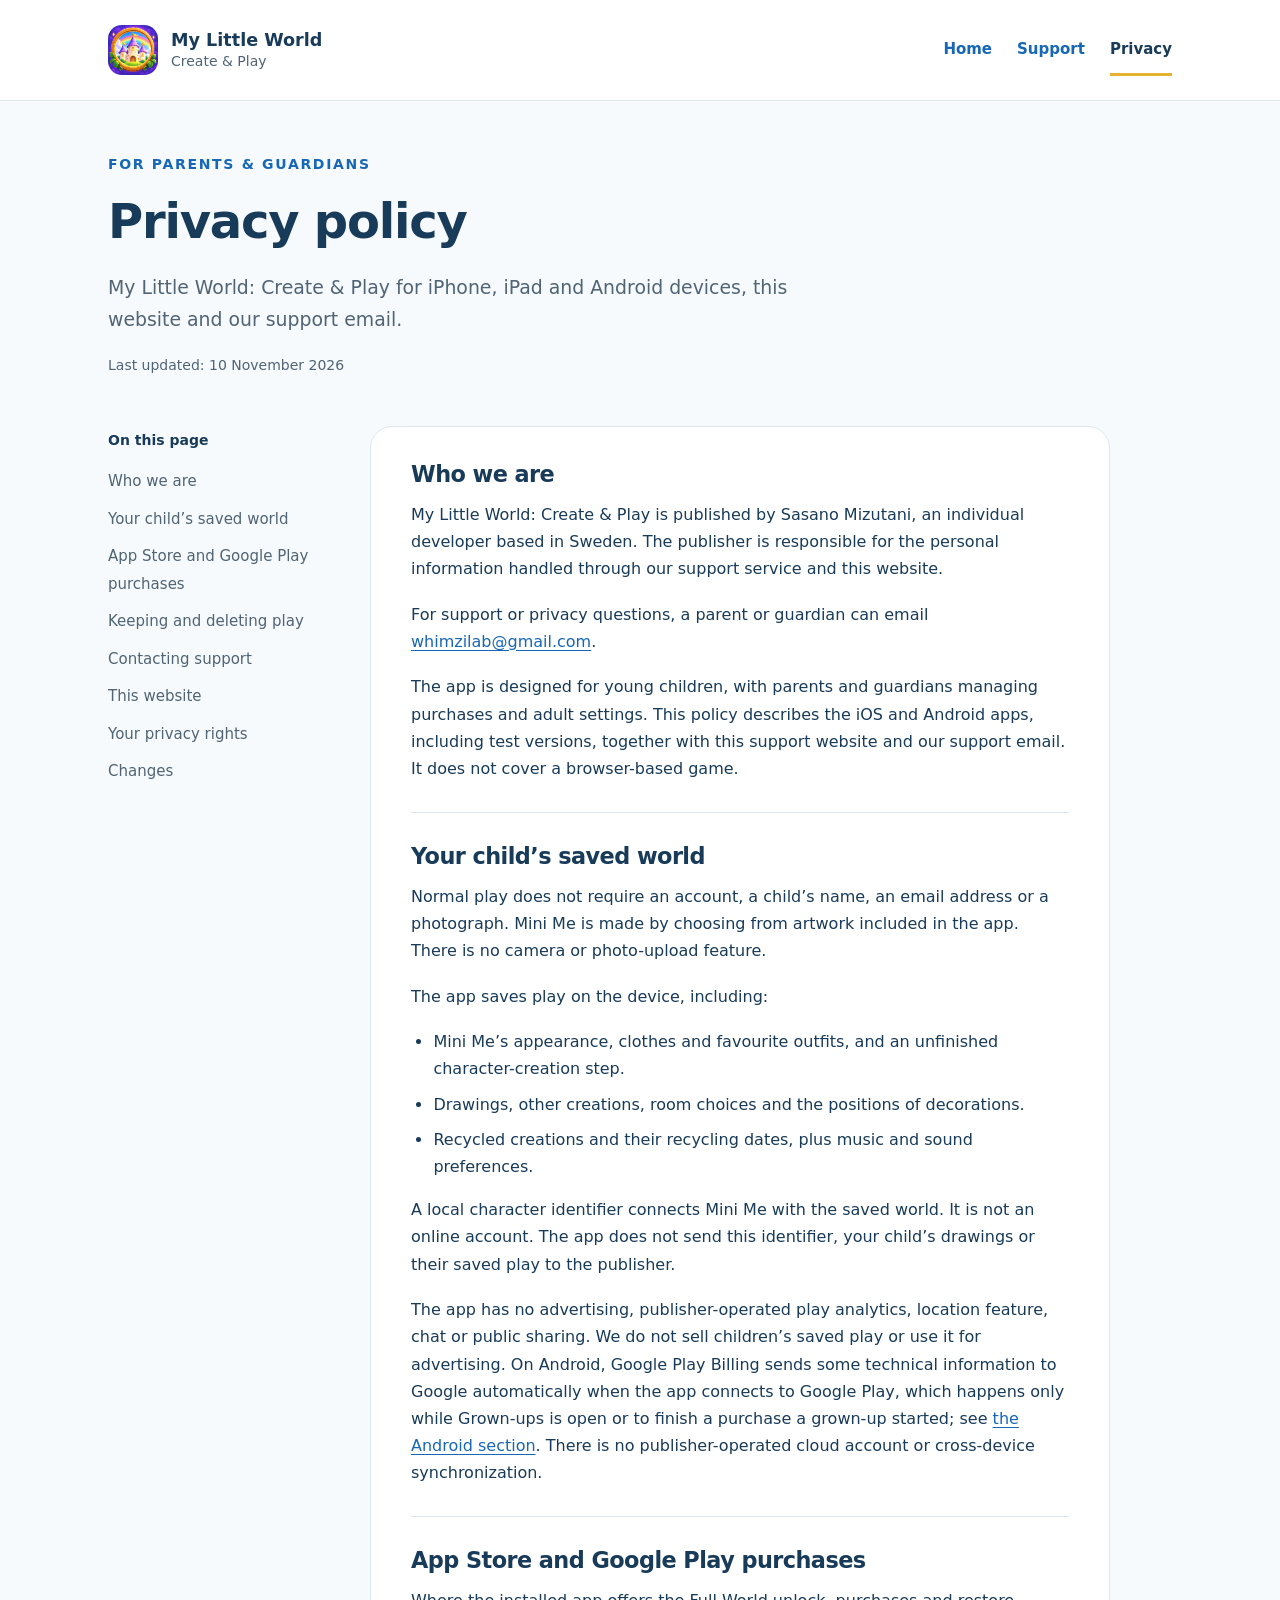
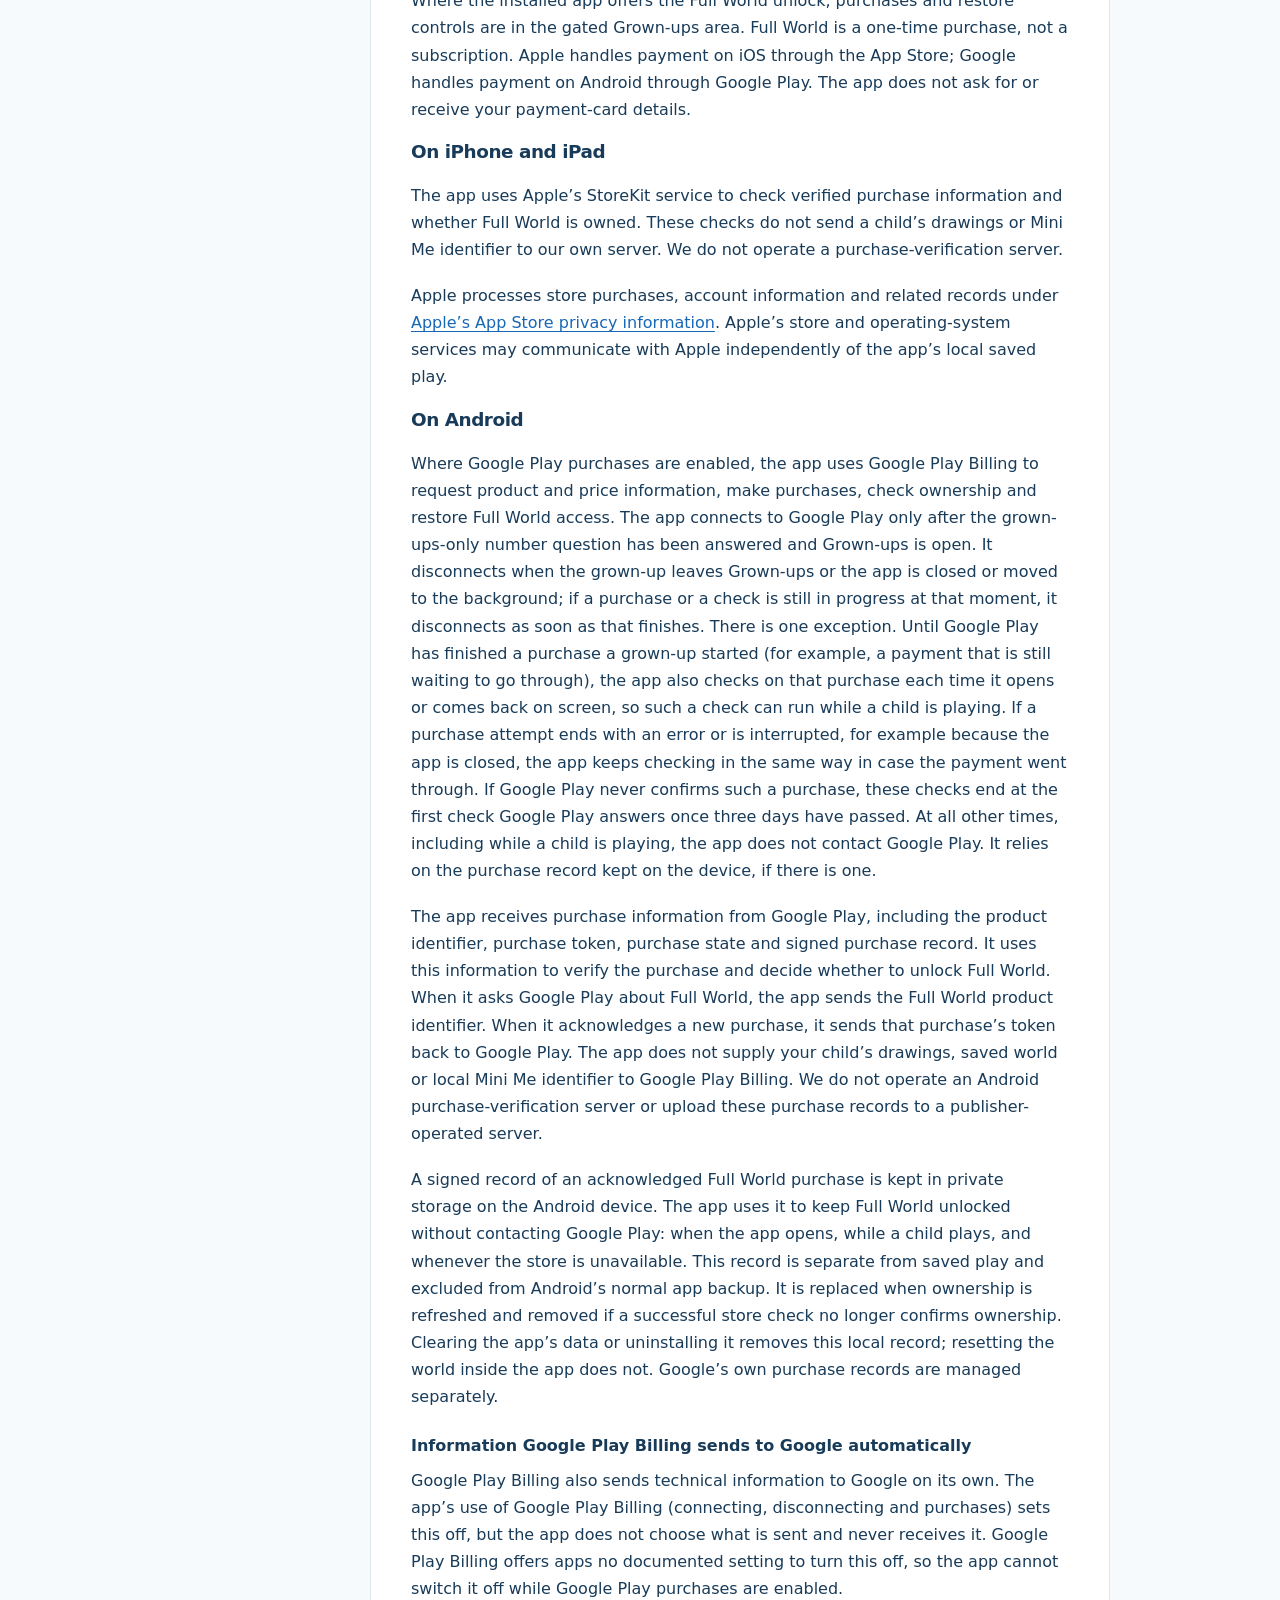
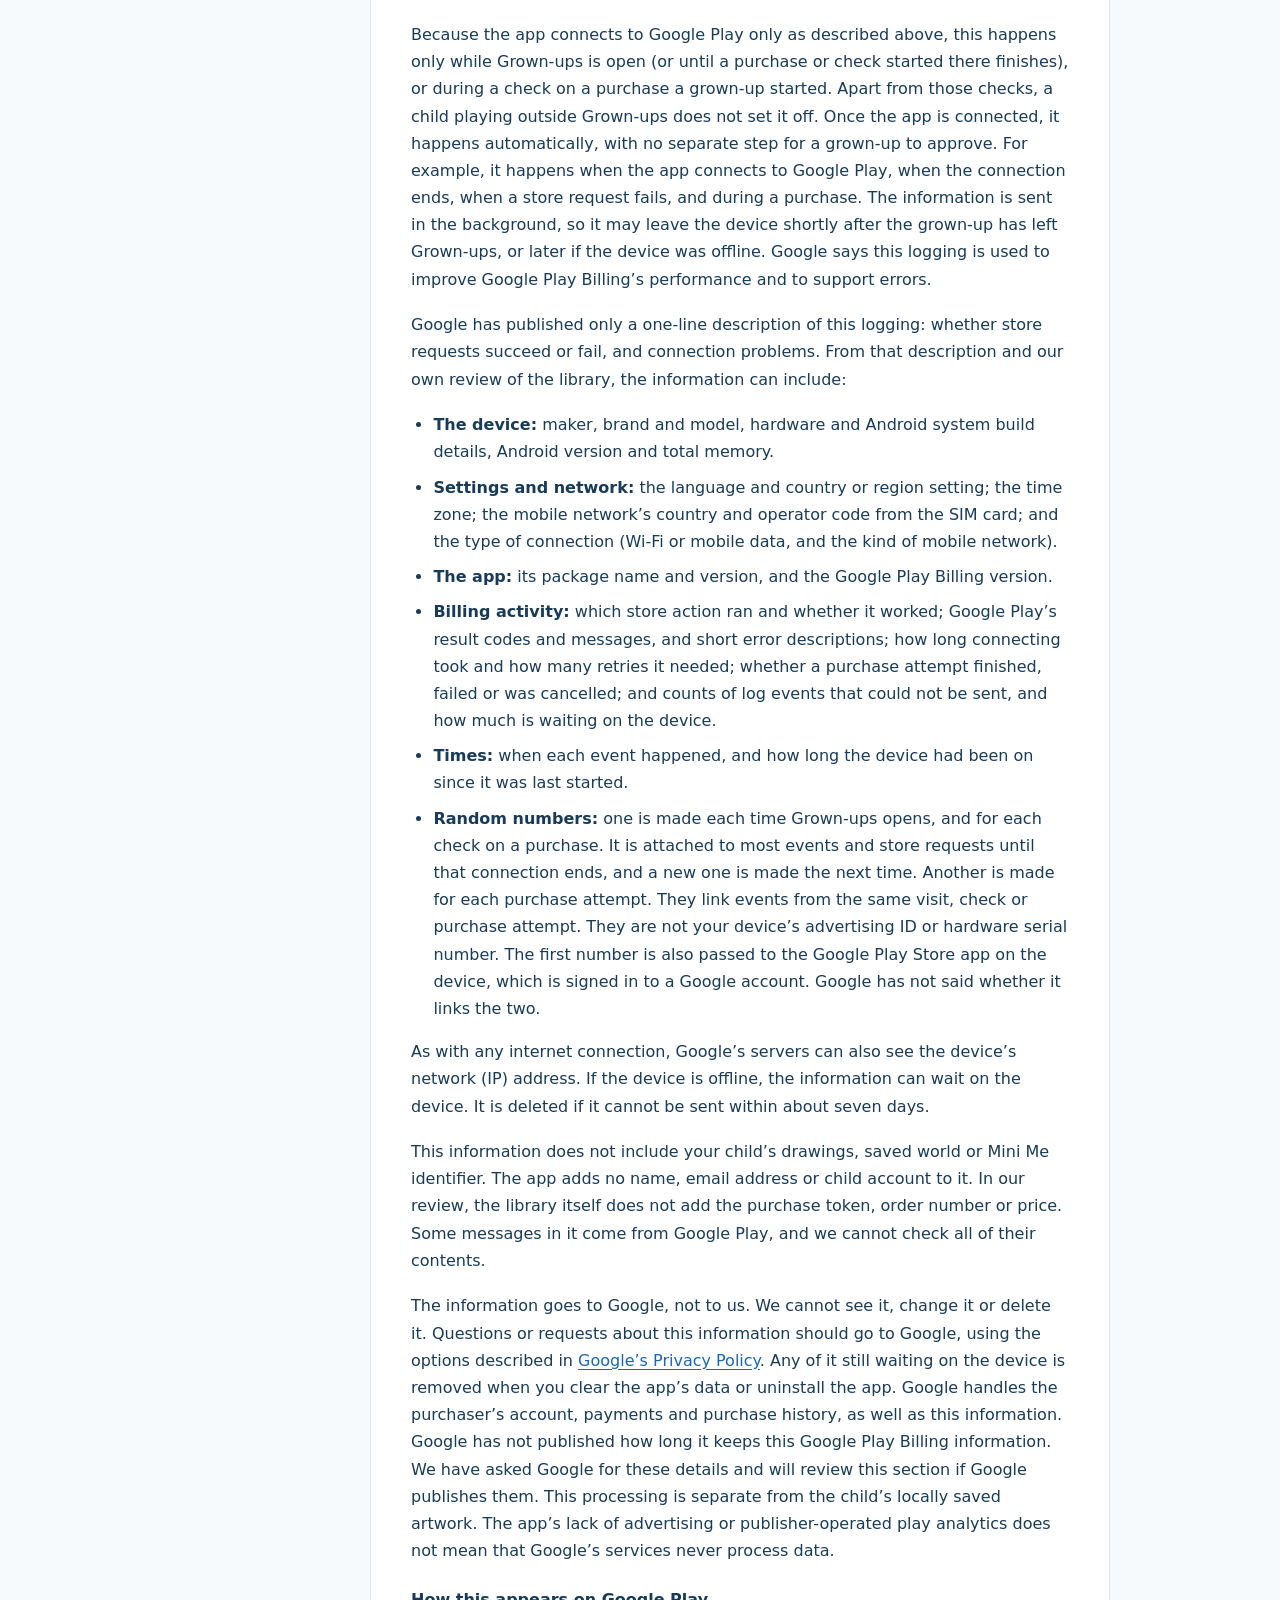
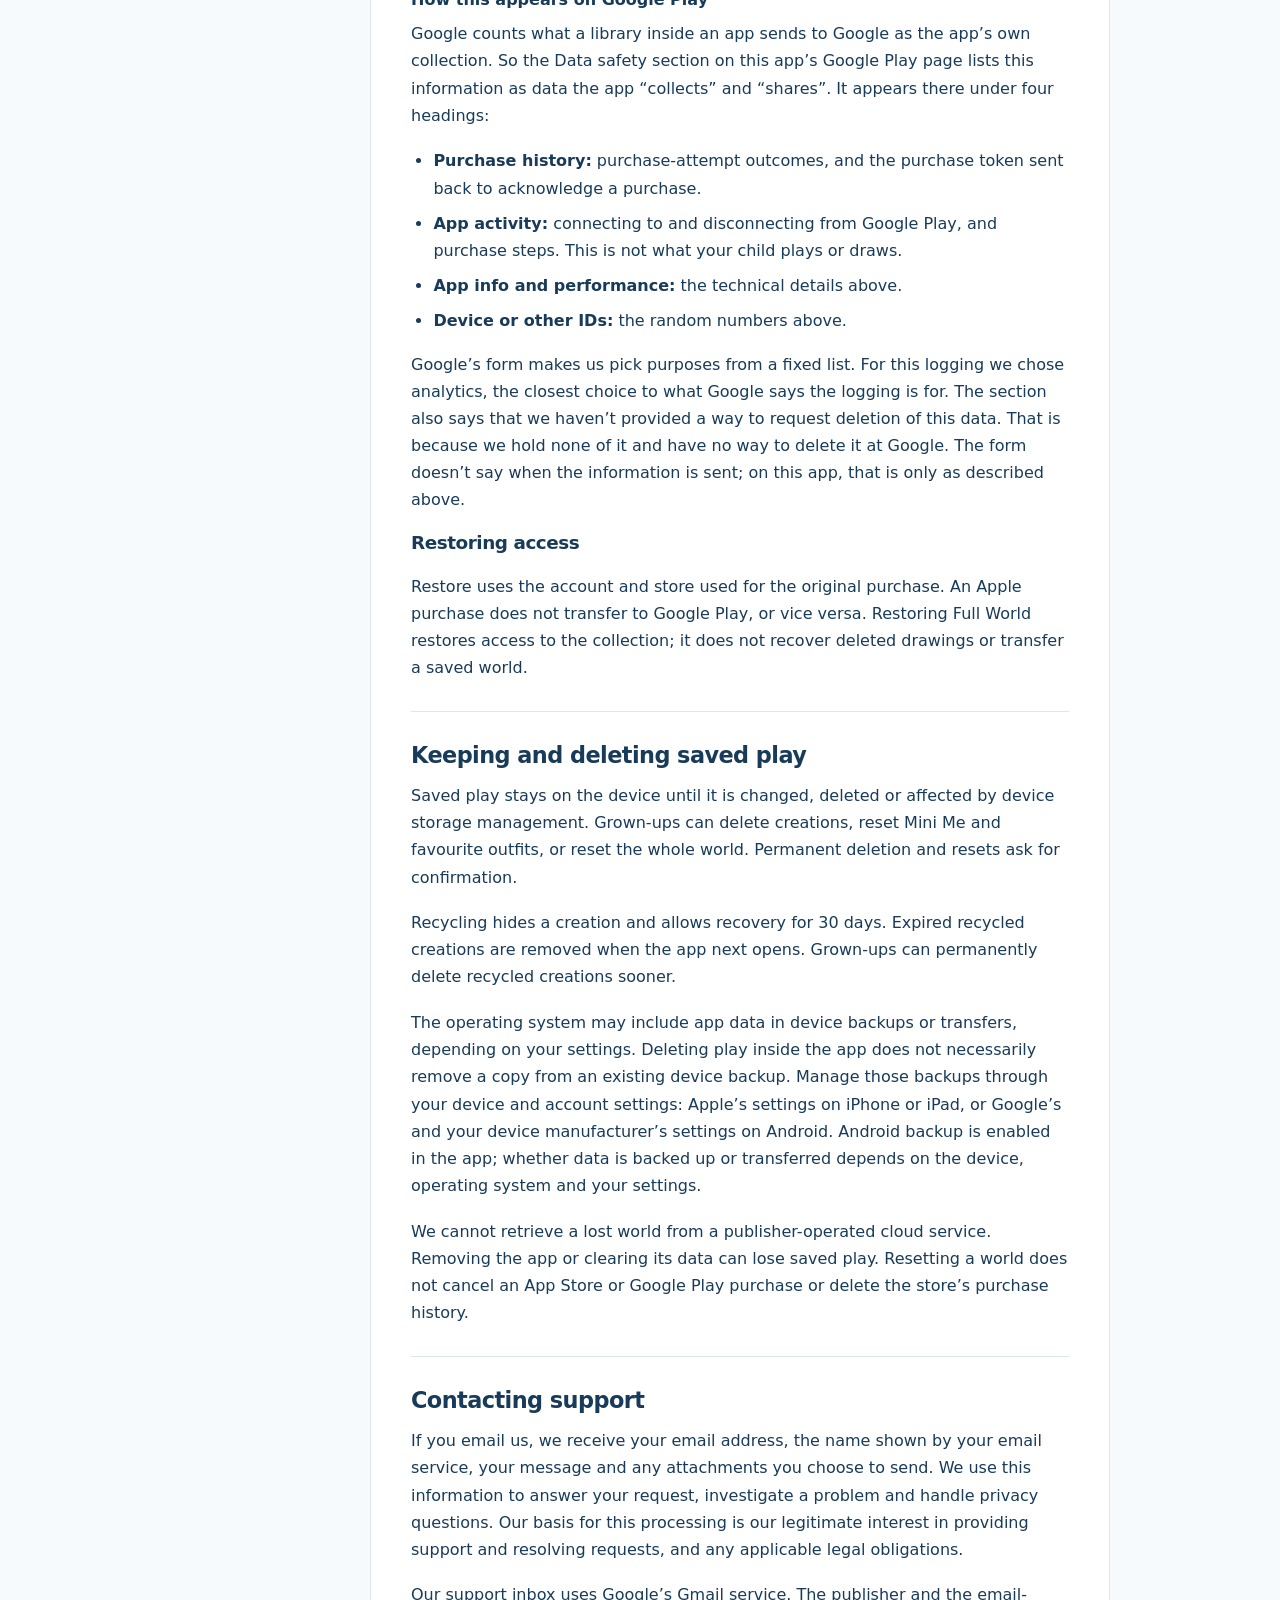
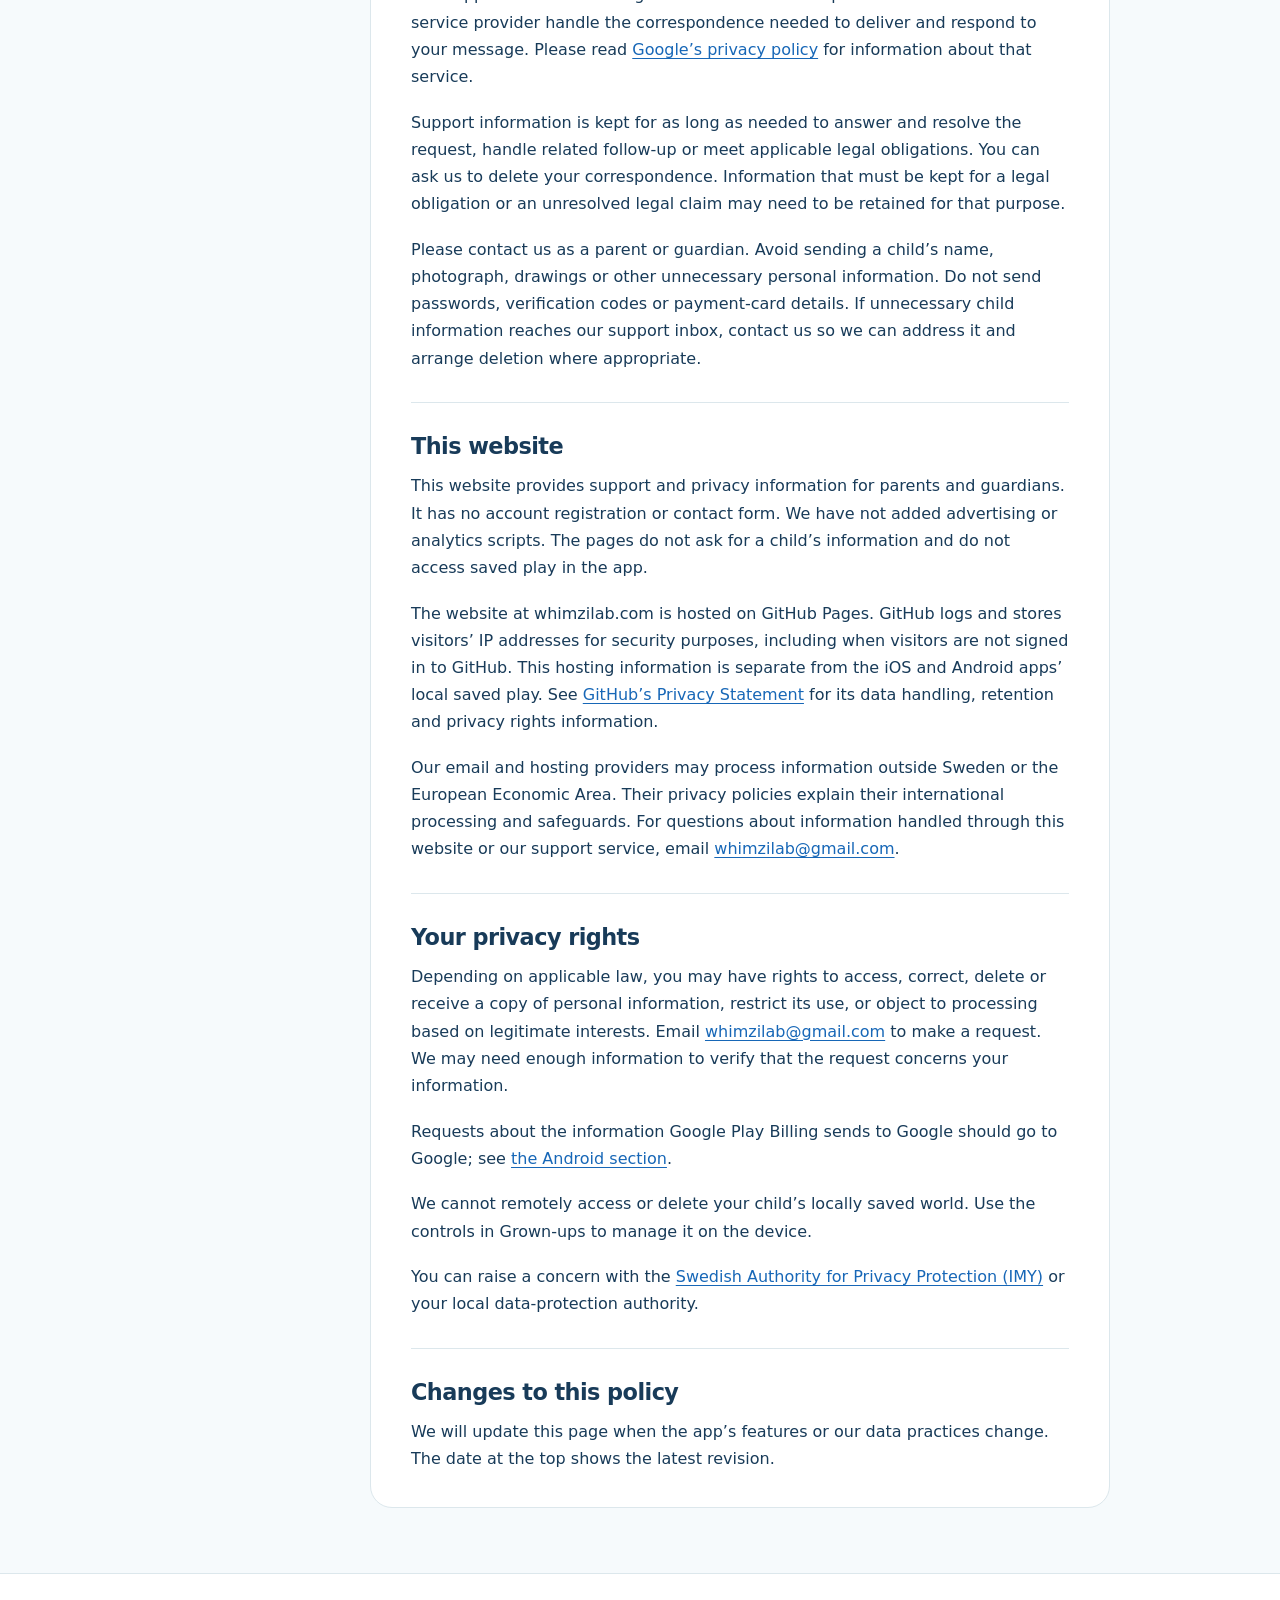
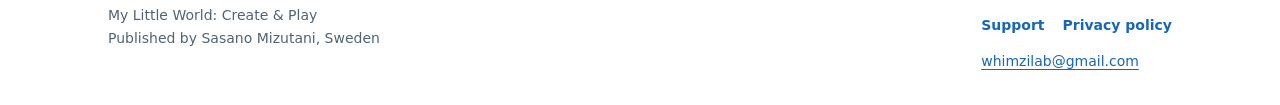
==== commit c48faf8e: "Match the privacy policy's deletion sentence to Play's Data safety label Play's store listing previe" ====
--- a/privacy/index.html
+++ b/privacy/index.html
@@ -37,7 +37,7 @@
 <li><strong>App info and performance:</strong> the technical details above.</li>
 <li><strong>Device or other IDs:</strong> the random numbers above.</li>
 </ul>
-<p>Google’s form makes us pick purposes from a fixed list. For this logging we chose analytics, the closest choice to what Google says the logging is for. The section also says the data can’t be deleted. That is because we hold none of it and have no way to delete it at Google. The form doesn’t say when the information is sent; on this app, that is only as described above.</p>
+<p>Google’s form makes us pick purposes from a fixed list. For this logging we chose analytics, the closest choice to what Google says the logging is for. The section also says that we haven’t provided a way to request deletion of this data. That is because we hold none of it and have no way to delete it at Google. The form doesn’t say when the information is sent; on this app, that is only as described above.</p>
 <h3>Restoring access</h3>
 <p>Restore uses the account and store used for the original purchase. An Apple purchase does not transfer to Google Play, or vice versa. Restoring Full World restores access to the collection; it does not recover deleted drawings or transfer a saved world.</p>
 </section>
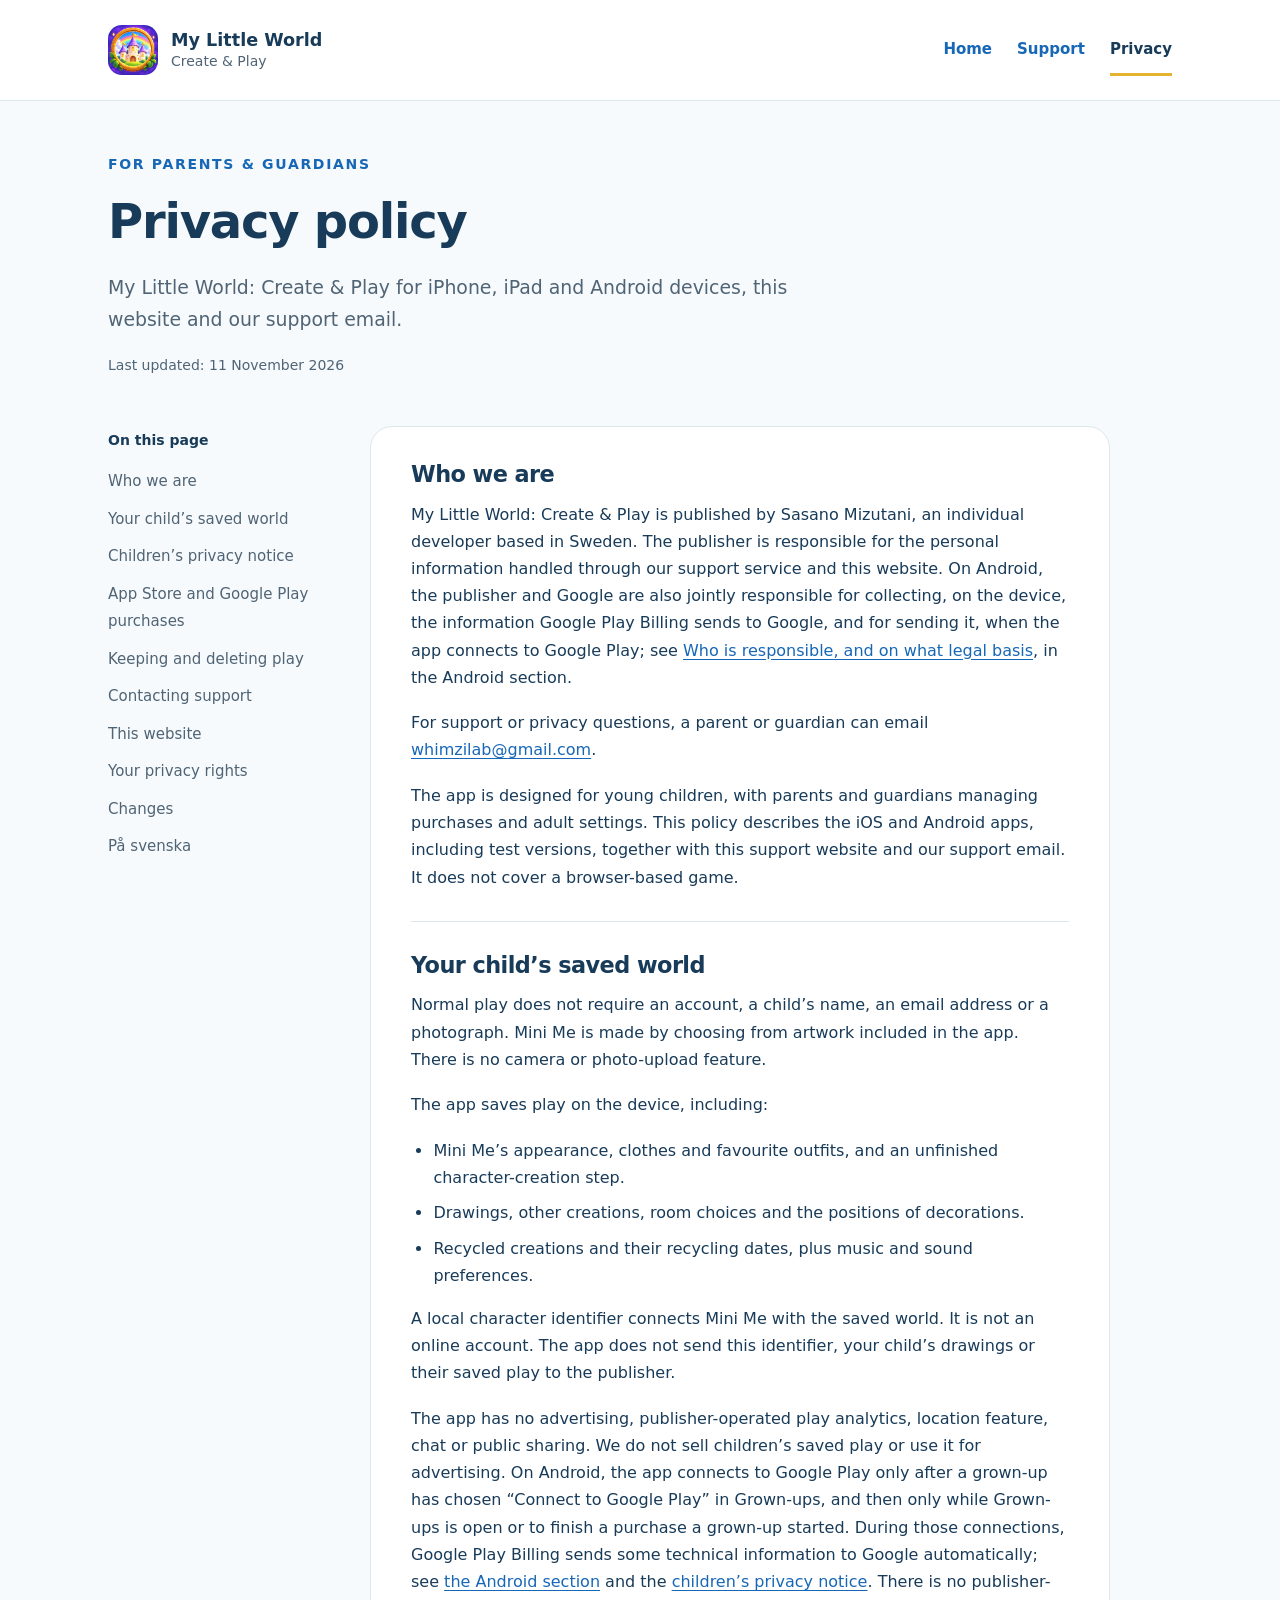
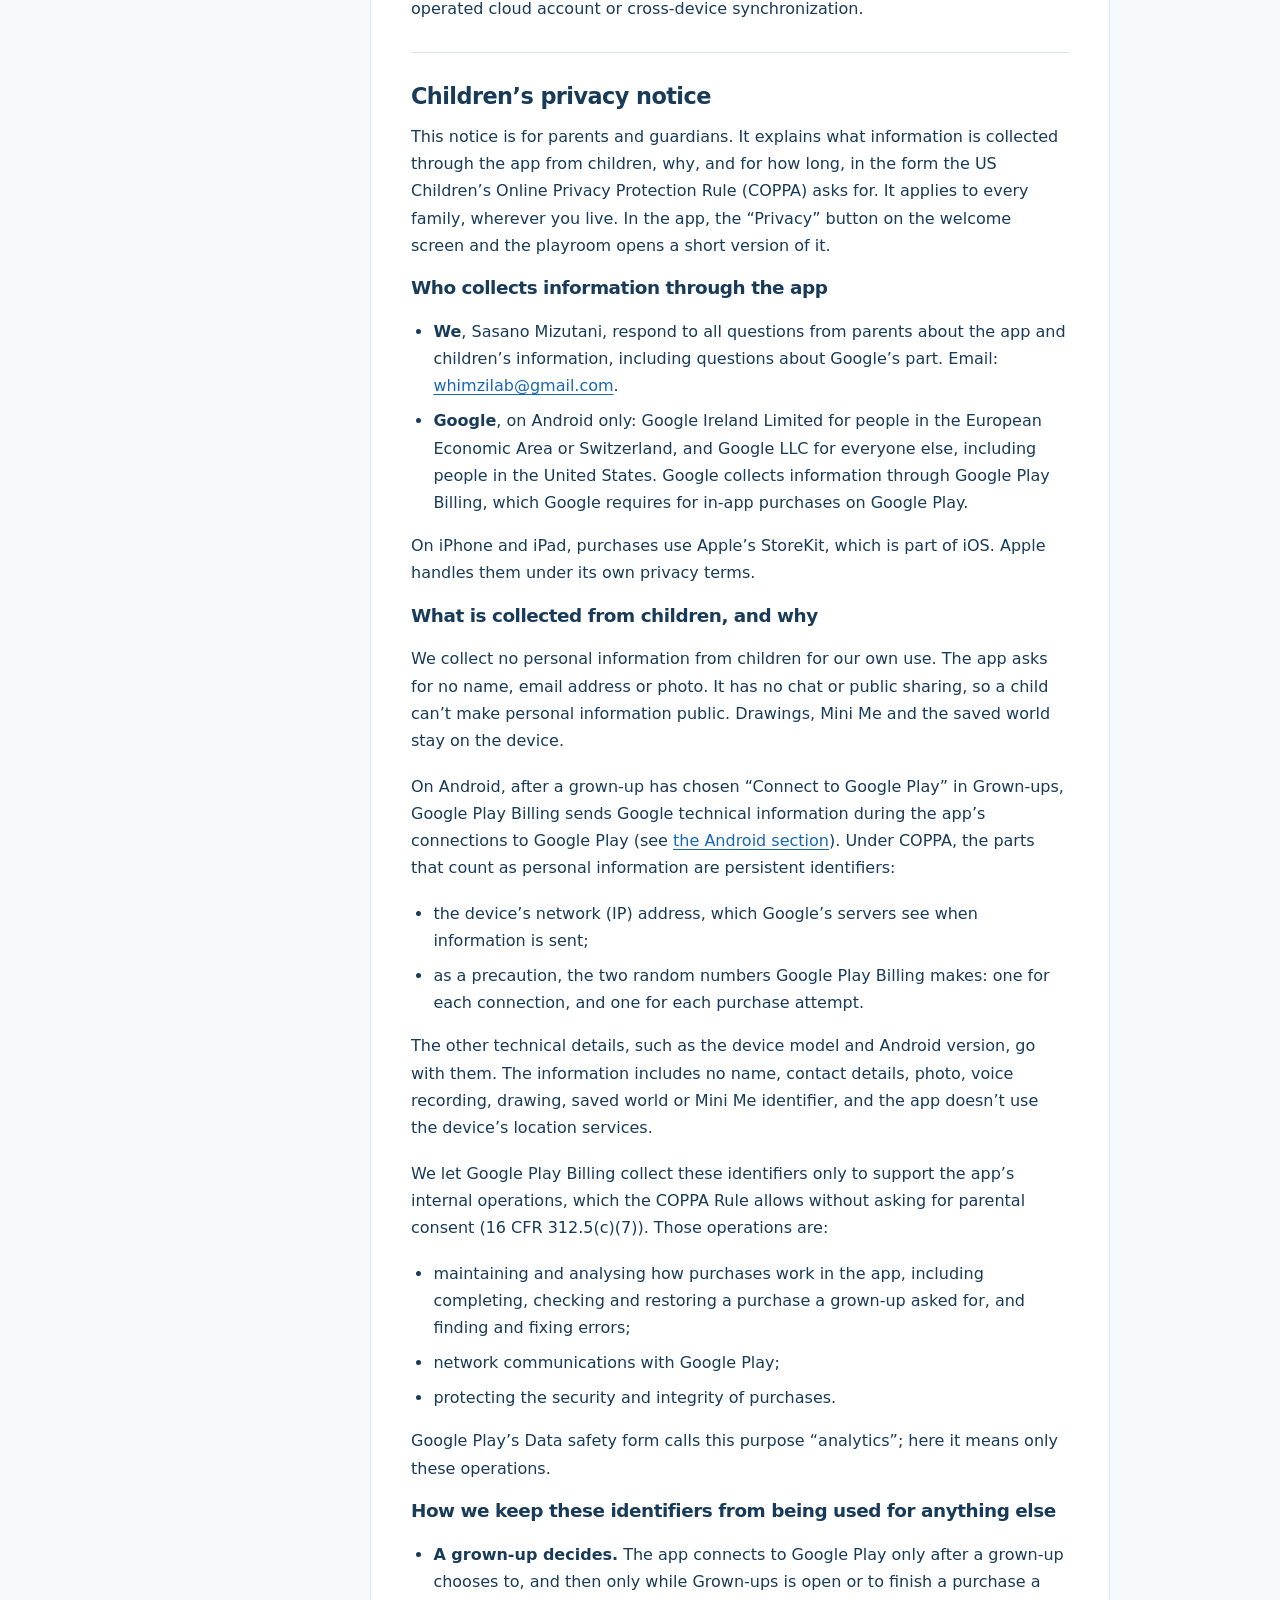
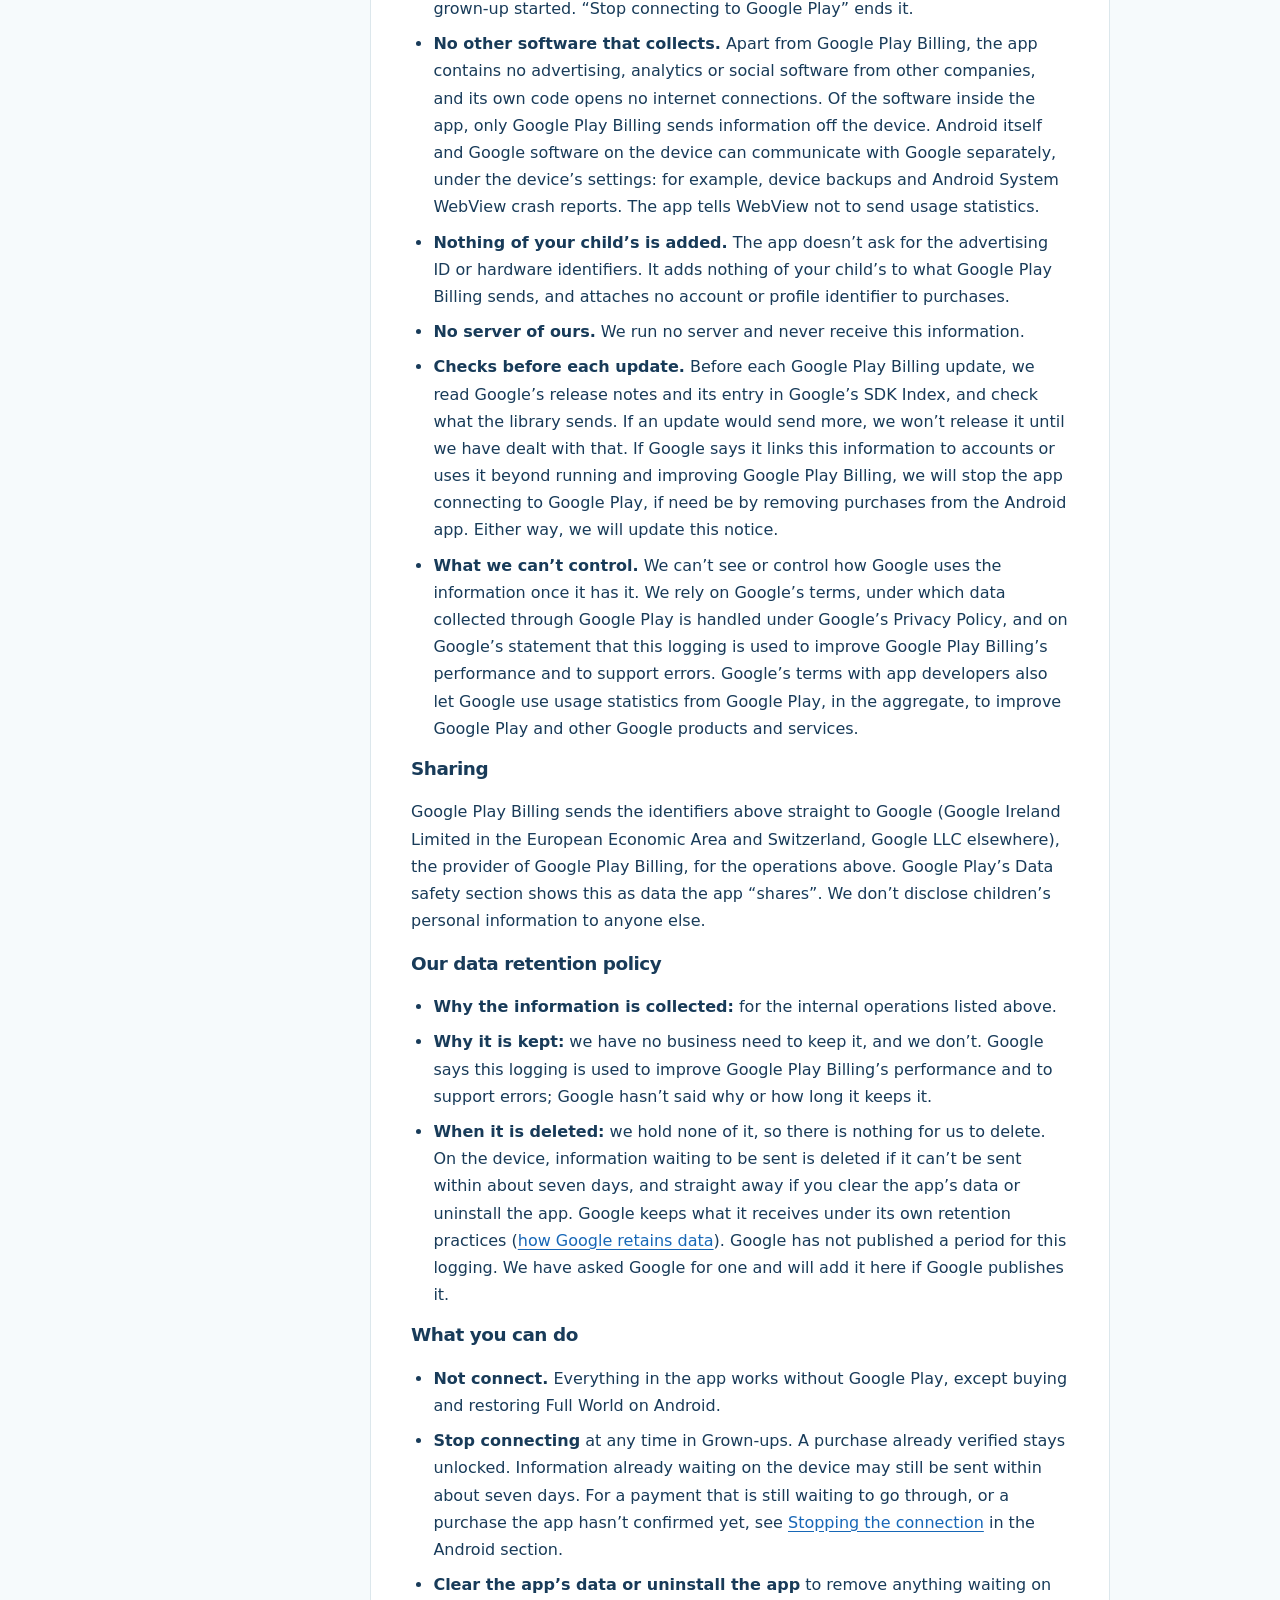
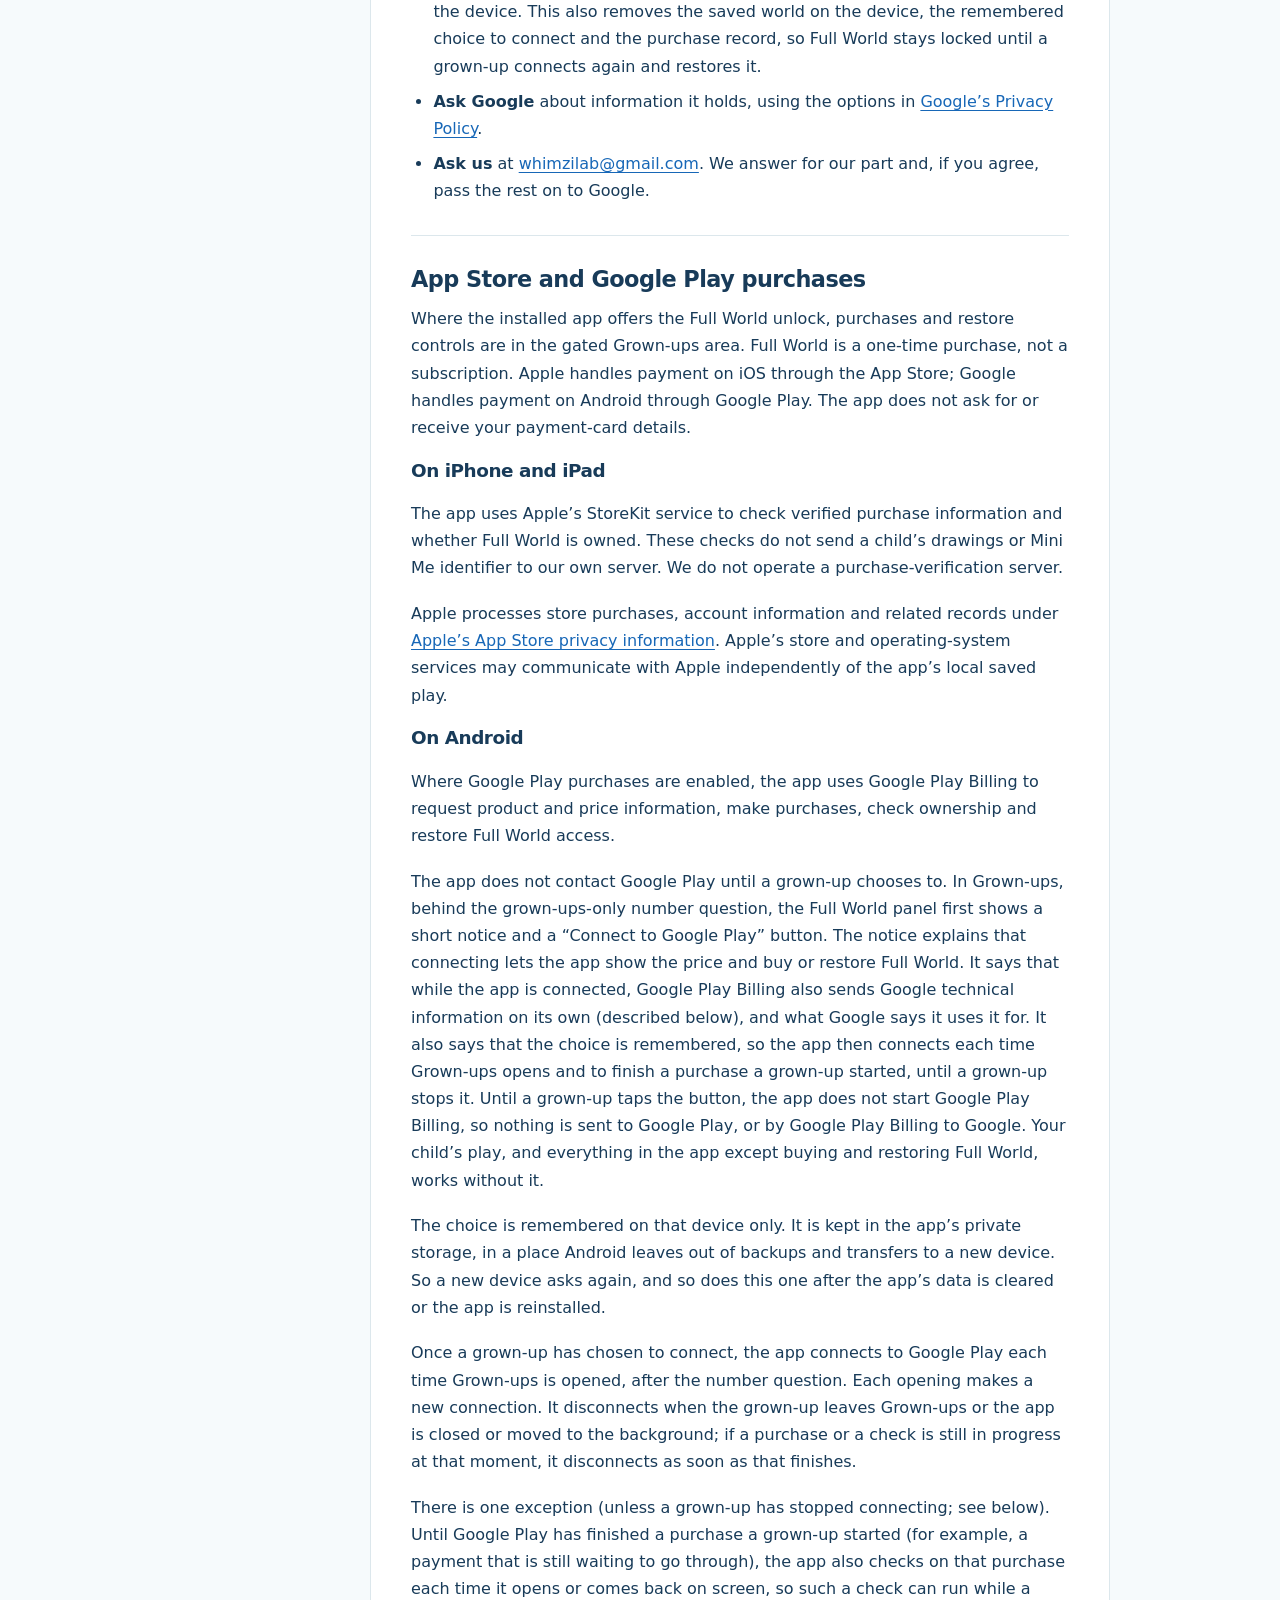
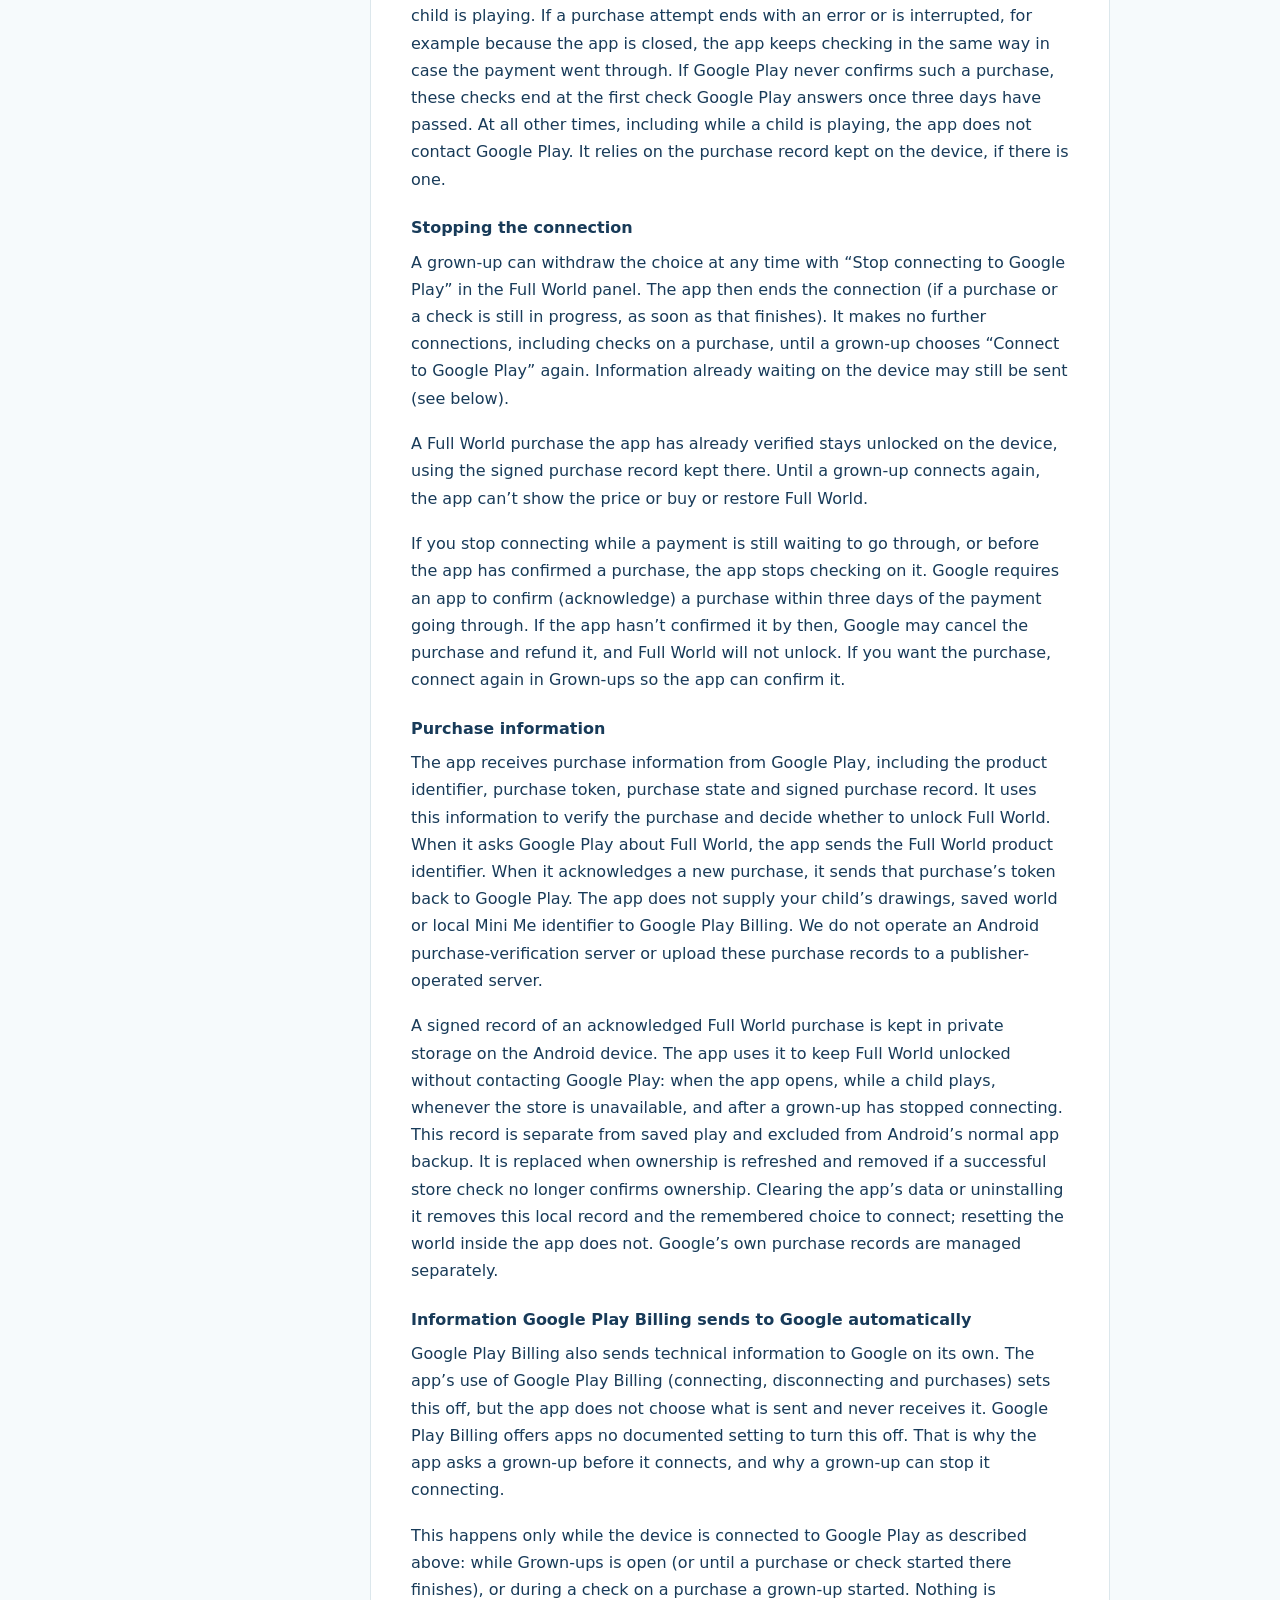
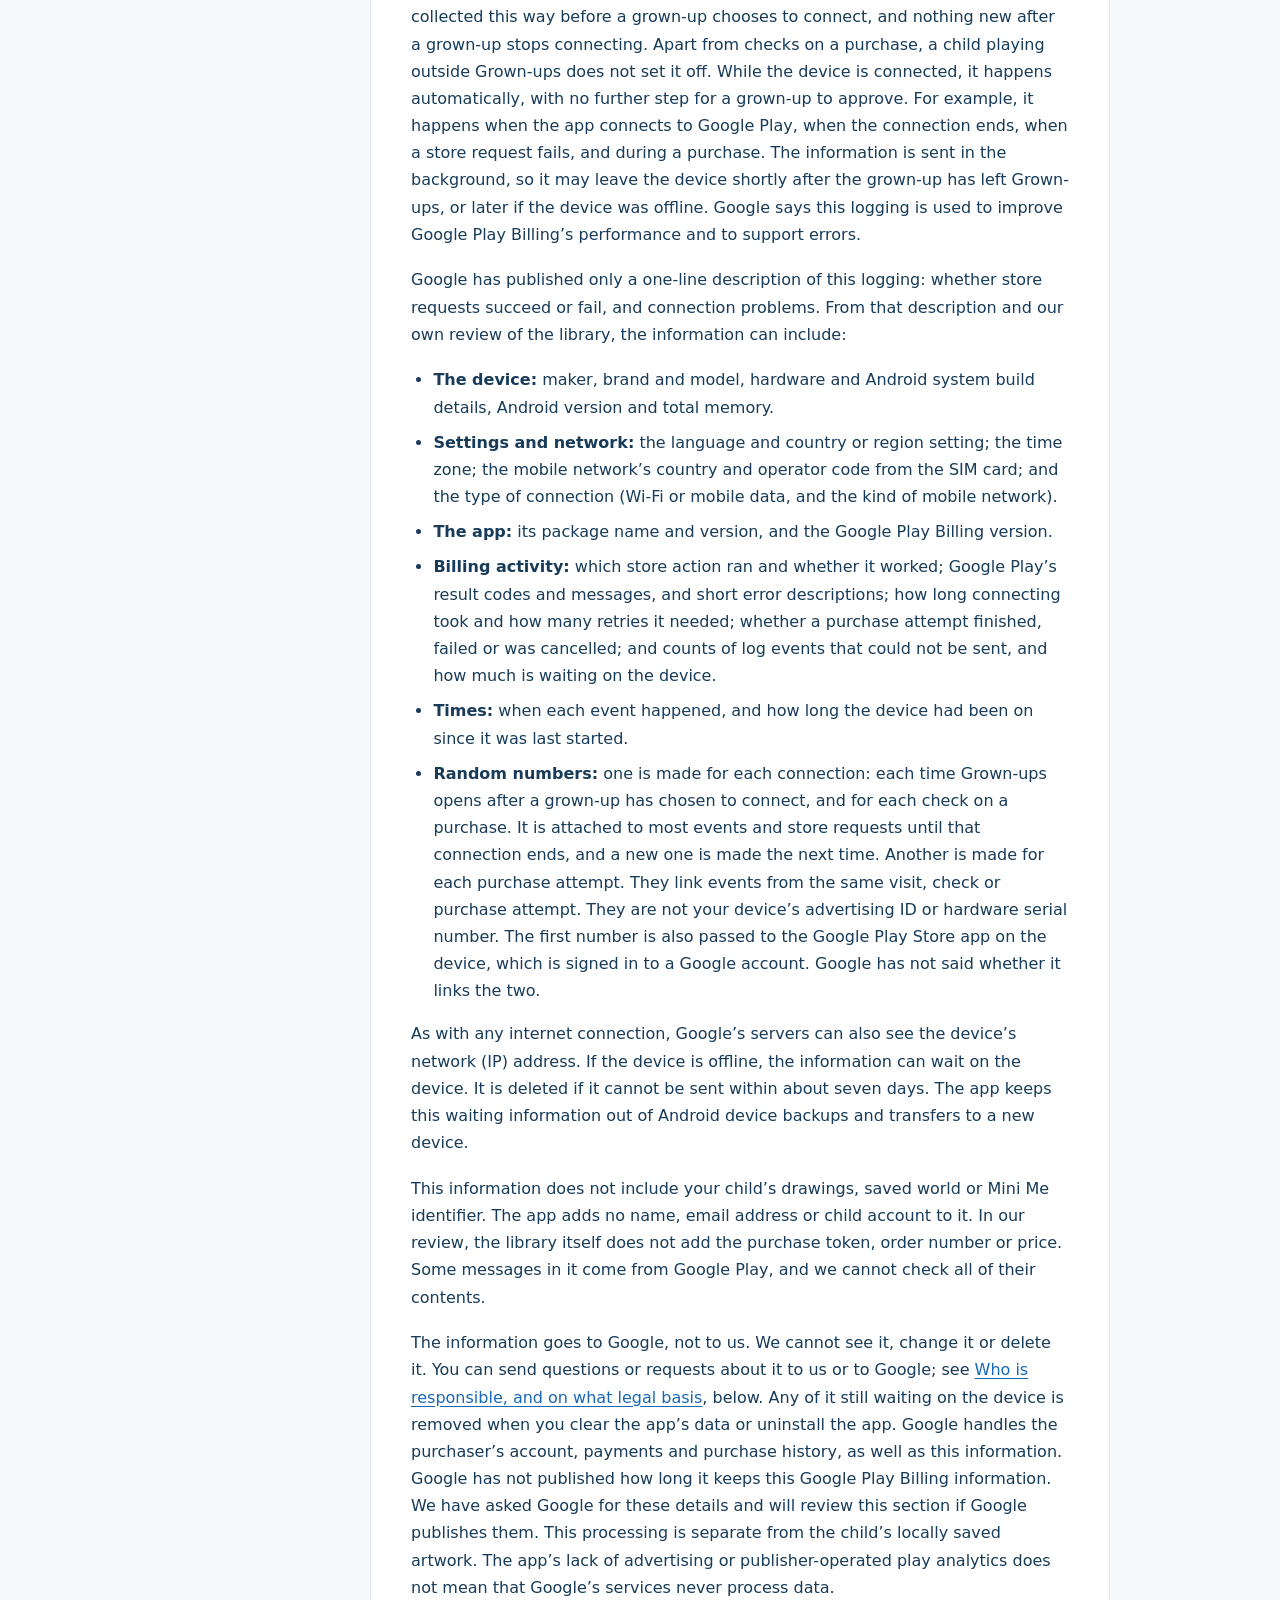
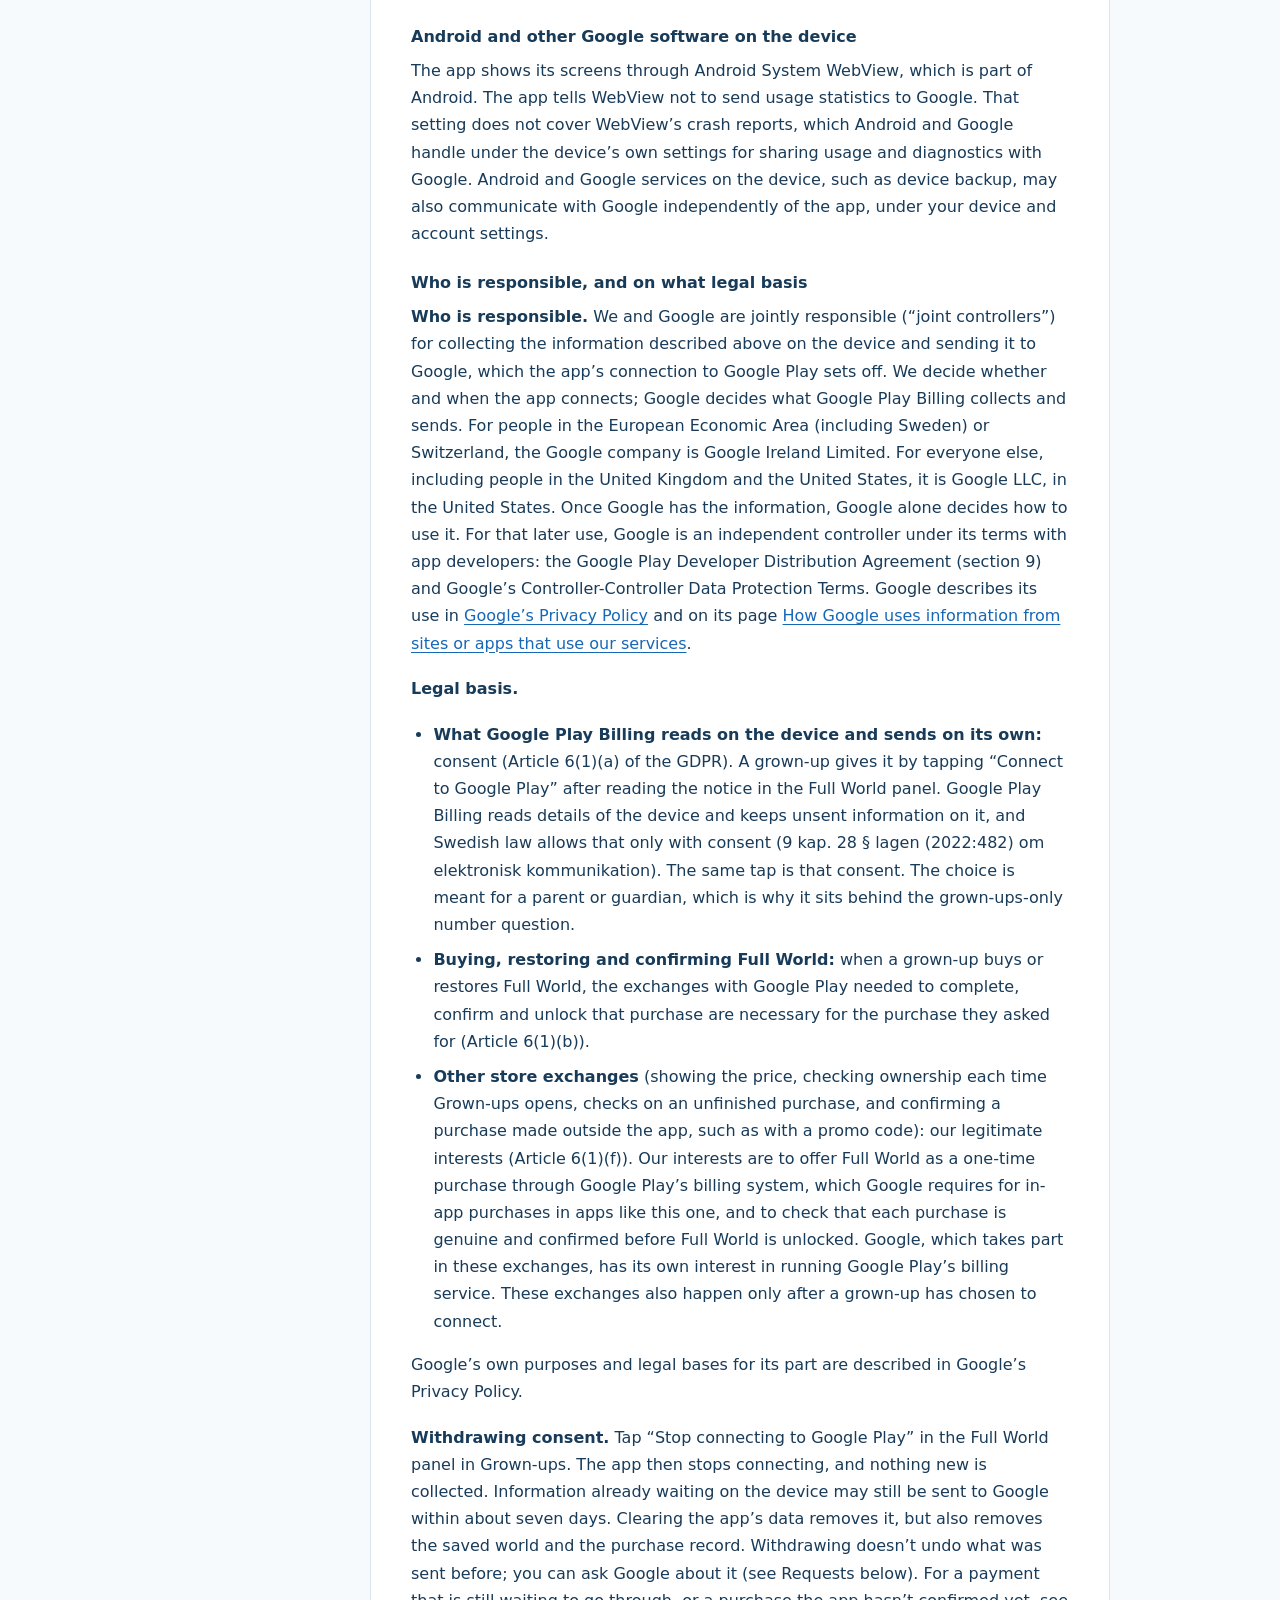
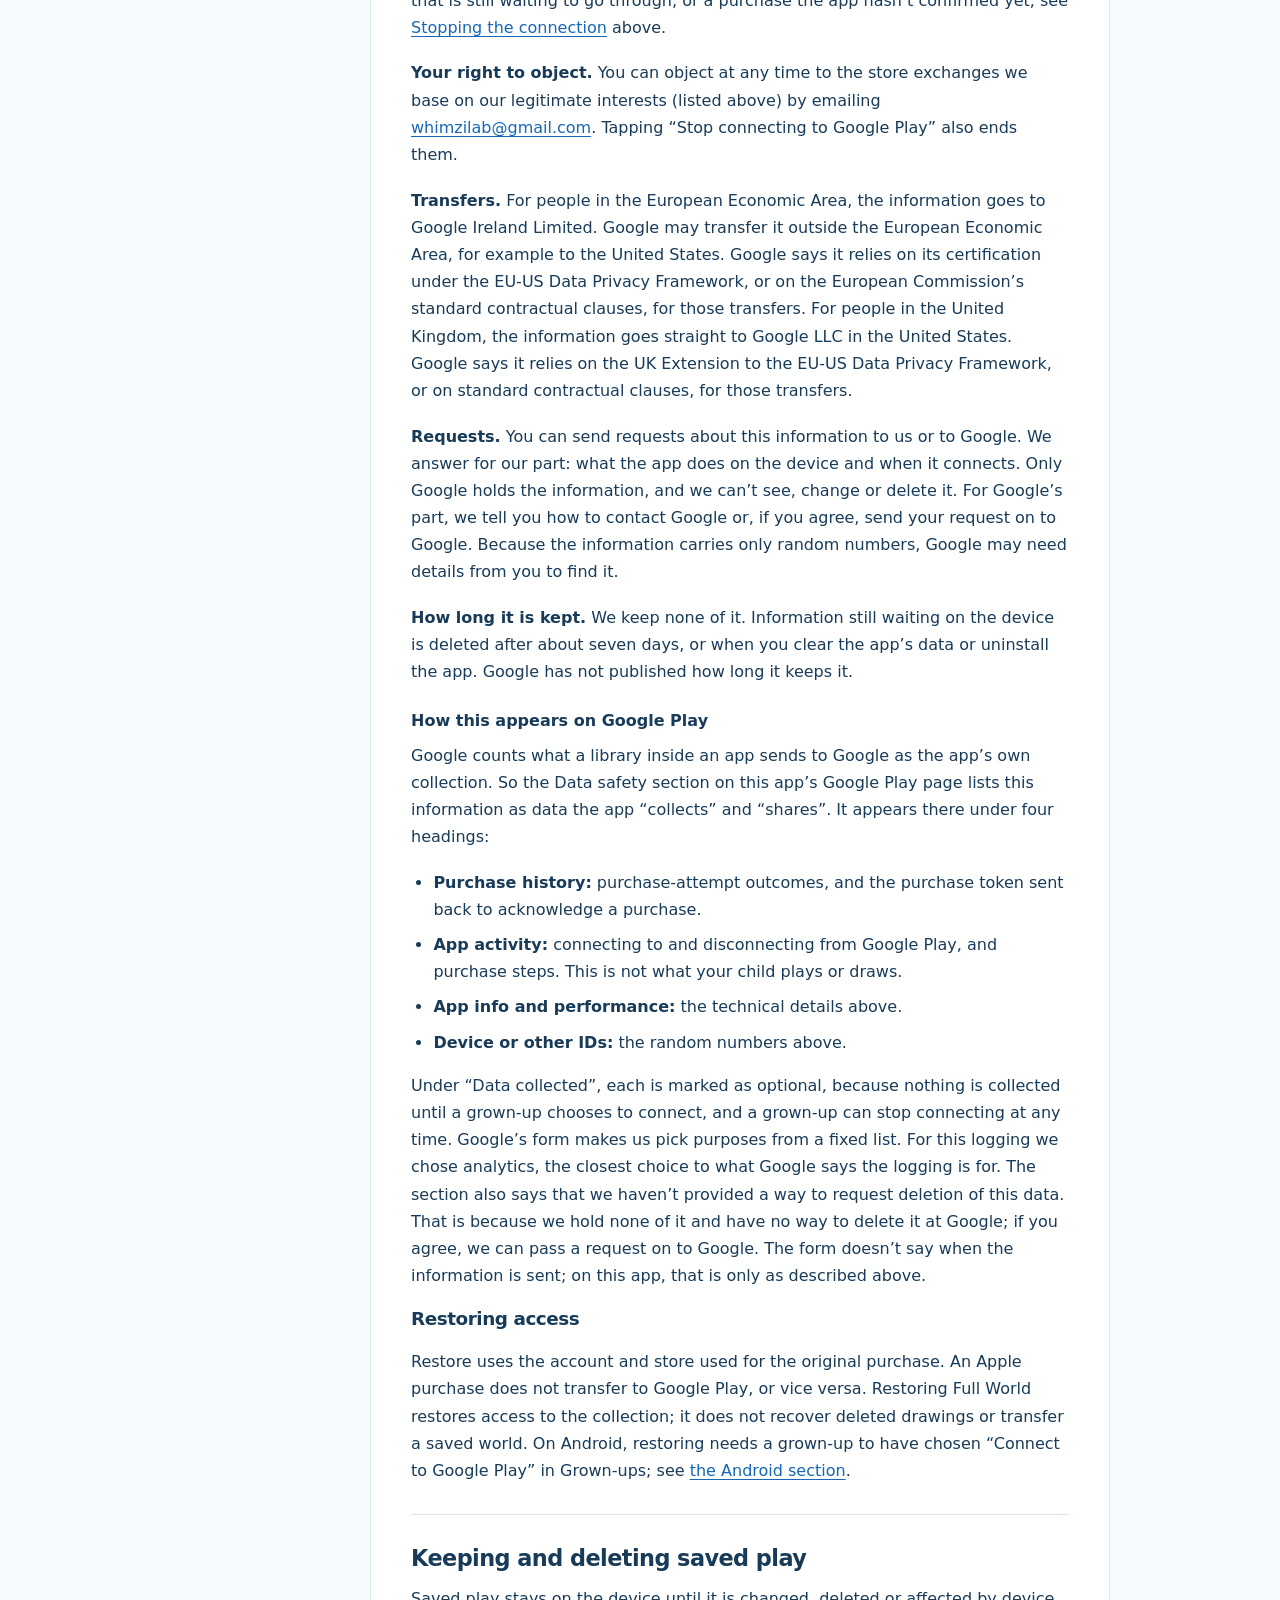
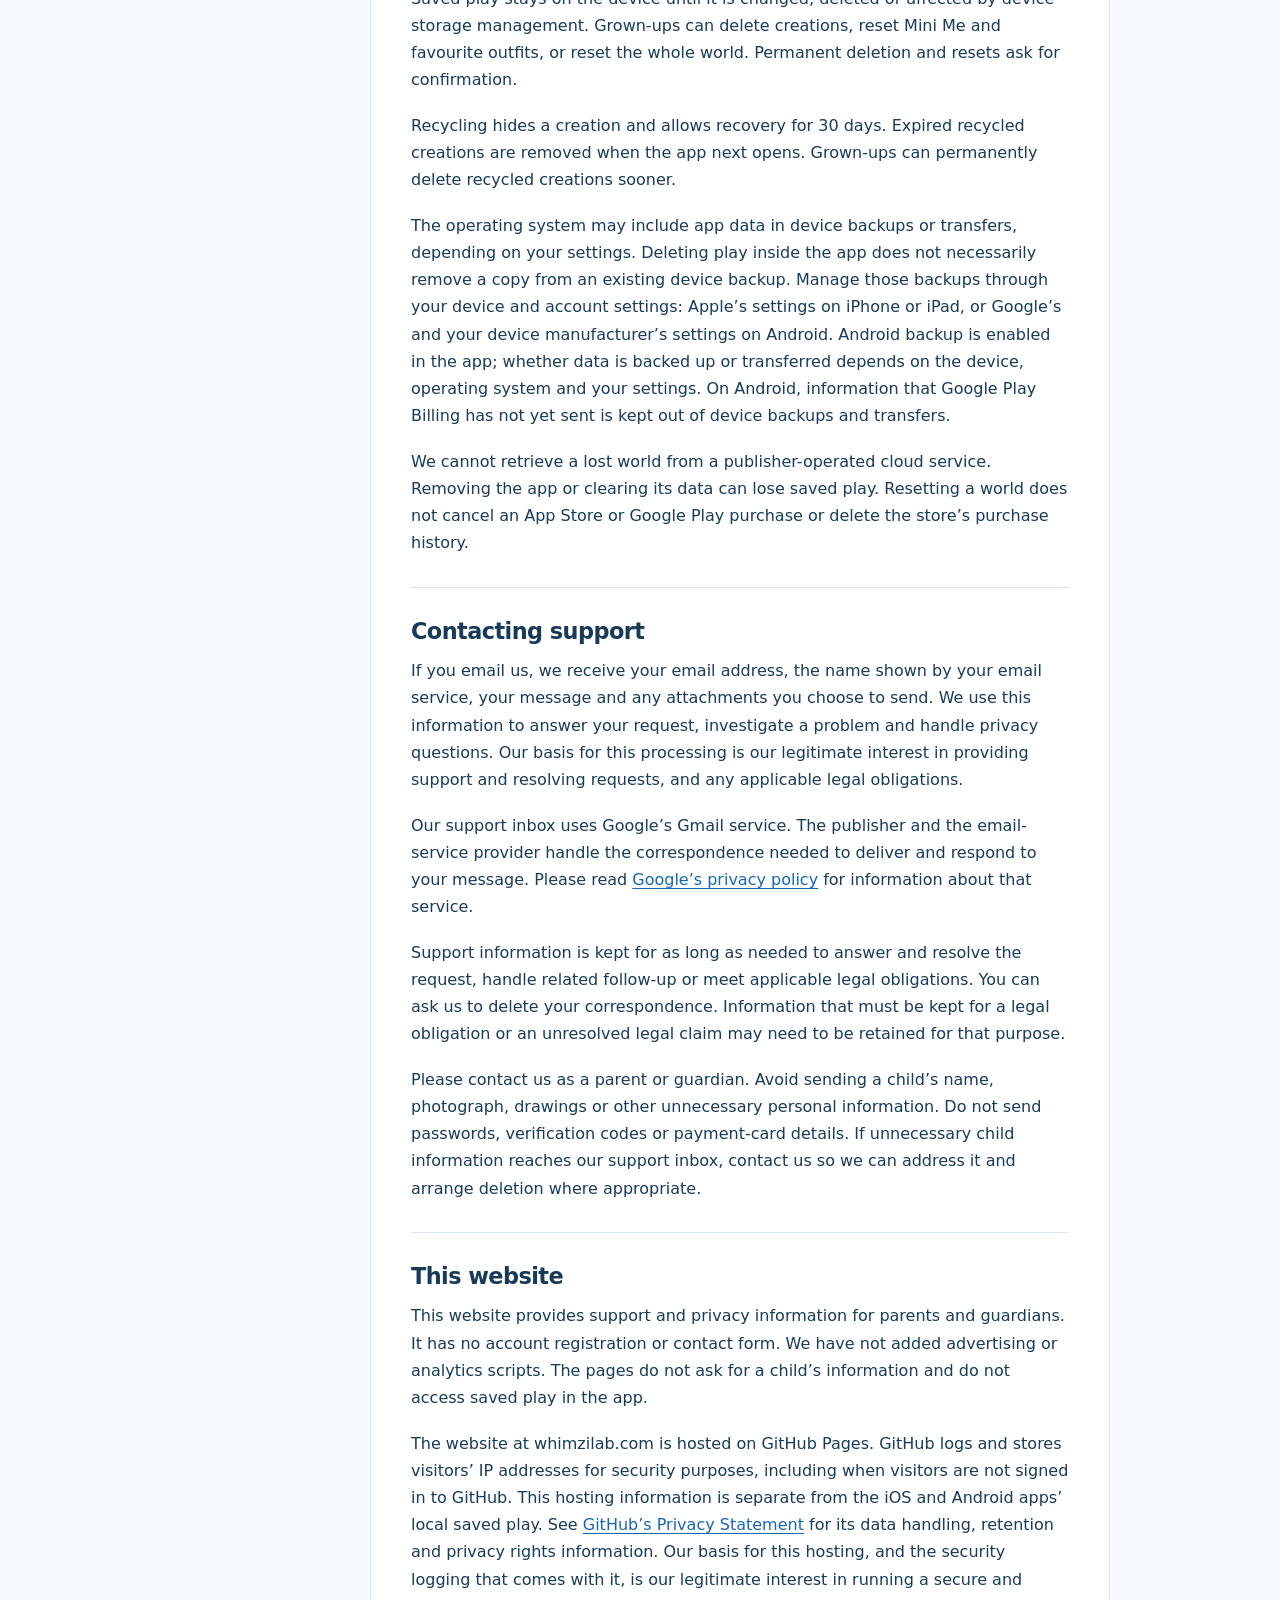
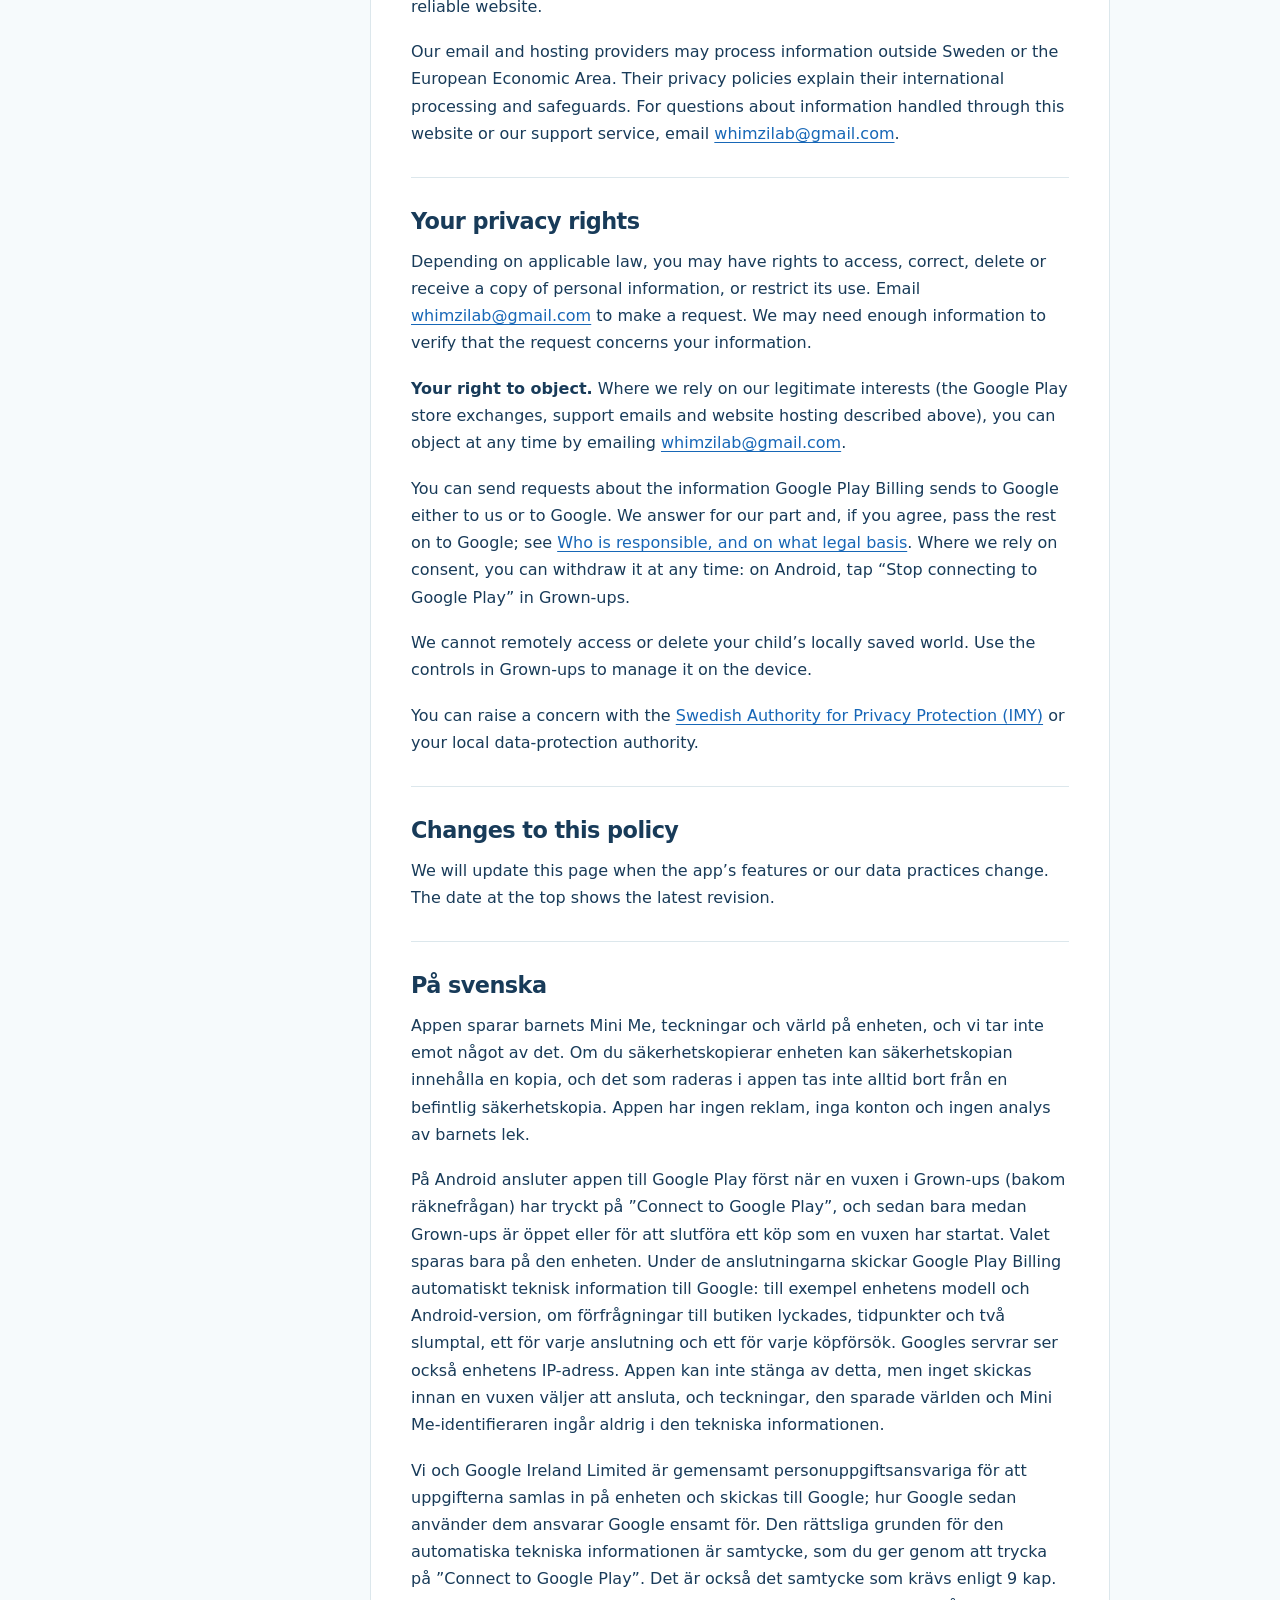
==== commit 905f25af: "Describe Android build 24's Connect step in the privacy policy The app now connects to Google Play o" ====
--- a/privacy/index.html
+++ b/privacy/index.html
@@ -1,9 +1,59 @@
 <!doctype html>
 <html lang="en"><head><meta charset="utf-8"><meta name="viewport" content="width=device-width,initial-scale=1"><title>Privacy Policy — My Little World: Create &amp; Play</title><meta name="description" content="Privacy information for My Little World: Create & Play on iOS and Android, its support email and this website."><link rel="icon" type="image/png" href="/assets/icon.png"><link rel="stylesheet" href="/styles.css"></head><body>
 <a class="skip" href="#main">Skip to content</a><header class="site-header"><div class="wrap"><div class="header-row"><a class="brand" href="/"><img src="/assets/icon.png" width="50" height="50" alt=""><span>My Little World<small>Create &amp; Play</small></span></a><nav aria-label="Main navigation"><a href="/">Home</a><a href="/support/">Support</a><a href="/privacy/" aria-current="page">Privacy</a></nav></div></div></header>
-<main id="main" class="wrap"><header class="page-heading"><p class="eyebrow">For parents &amp; guardians</p><h1>Privacy policy</h1><p class="lead">My Little World: Create &amp; Play for iPhone, iPad and Android devices, this website and our support email.</p><p class="meta">Last updated: 10 November 2026</p></header><div class="document"><aside class="contents" aria-label="On this page"><strong>On this page</strong><ul><li><a href="#publisher">Who we are</a></li><li><a href="#saved-play">Your child’s saved world</a></li><li><a href="#purchases">App Store and Google Play purchases</a></li><li><a href="#deletion">Keeping and deleting play</a></li><li><a href="#support">Contacting support</a></li><li><a href="#website">This website</a></li><li><a href="#rights">Your privacy rights</a></li><li><a href="#changes">Changes</a></li></ul></aside><article class="prose">
-<section id="publisher"><h2>Who we are</h2><p>My Little World: Create &amp; Play is published by Sasano Mizutani, an individual developer based in Sweden. The publisher is responsible for the personal information handled through our support service and this website.</p><p>For support or privacy questions, a parent or guardian can email <a href="mailto:whimzilab@gmail.com">whimzilab@gmail.com</a>.</p><p>The app is designed for young children, with parents and guardians managing purchases and adult settings. This policy describes the iOS and Android apps, including test versions, together with this support website and our support email. It does not cover a browser-based game.</p></section>
-<section id="saved-play"><h2>Your child’s saved world</h2><p>Normal play does not require an account, a child’s name, an email address or a photograph. Mini Me is made by choosing from artwork included in the app. There is no camera or photo-upload feature.</p><p>The app saves play on the device, including:</p><ul><li>Mini Me’s appearance, clothes and favourite outfits, and an unfinished character-creation step.</li><li>Drawings, other creations, room choices and the positions of decorations.</li><li>Recycled creations and their recycling dates, plus music and sound preferences.</li></ul><p>A local character identifier connects Mini Me with the saved world. It is not an online account. The app does not send this identifier, your child’s drawings or their saved play to the publisher.</p><p>The app has no advertising, publisher-operated play analytics, location feature, chat or public sharing. We do not sell children’s saved play or use it for advertising. On Android, Google Play Billing sends some technical information to Google automatically when the app connects to Google Play, which happens only while Grown-ups is open or to finish a purchase a grown-up started; see <a href="#android">the Android section</a>. There is no publisher-operated cloud account or cross-device synchronization.</p></section>
+<main id="main" class="wrap"><header class="page-heading"><p class="eyebrow">For parents &amp; guardians</p><h1>Privacy policy</h1><p class="lead">My Little World: Create &amp; Play for iPhone, iPad and Android devices, this website and our support email.</p><p class="meta">Last updated: 11 November 2026</p></header><div class="document"><aside class="contents" aria-label="On this page"><strong>On this page</strong><ul><li><a href="#publisher">Who we are</a></li><li><a href="#saved-play">Your child’s saved world</a></li><li><a href="#children">Children’s privacy notice</a></li><li><a href="#purchases">App Store and Google Play purchases</a></li><li><a href="#deletion">Keeping and deleting play</a></li><li><a href="#support">Contacting support</a></li><li><a href="#website">This website</a></li><li><a href="#rights">Your privacy rights</a></li><li><a href="#changes">Changes</a></li><li><a href="#svenska" lang="sv">På svenska</a></li></ul></aside><article class="prose">
+<section id="publisher"><h2>Who we are</h2><p>My Little World: Create &amp; Play is published by Sasano Mizutani, an individual developer based in Sweden. The publisher is responsible for the personal information handled through our support service and this website. On Android, the publisher and Google are also jointly responsible for collecting, on the device, the information Google Play Billing sends to Google, and for sending it, when the app connects to Google Play; see <a href="#responsible">Who is responsible, and on what legal basis</a>, in the Android section.</p><p>For support or privacy questions, a parent or guardian can email <a href="mailto:whimzilab@gmail.com">whimzilab@gmail.com</a>.</p><p>The app is designed for young children, with parents and guardians managing purchases and adult settings. This policy describes the iOS and Android apps, including test versions, together with this support website and our support email. It does not cover a browser-based game.</p></section>
+<section id="saved-play"><h2>Your child’s saved world</h2><p>Normal play does not require an account, a child’s name, an email address or a photograph. Mini Me is made by choosing from artwork included in the app. There is no camera or photo-upload feature.</p><p>The app saves play on the device, including:</p><ul><li>Mini Me’s appearance, clothes and favourite outfits, and an unfinished character-creation step.</li><li>Drawings, other creations, room choices and the positions of decorations.</li><li>Recycled creations and their recycling dates, plus music and sound preferences.</li></ul><p>A local character identifier connects Mini Me with the saved world. It is not an online account. The app does not send this identifier, your child’s drawings or their saved play to the publisher.</p><p>The app has no advertising, publisher-operated play analytics, location feature, chat or public sharing. We do not sell children’s saved play or use it for advertising. On Android, the app connects to Google Play only after a grown-up has chosen “Connect to Google Play” in Grown-ups, and then only while Grown-ups is open or to finish a purchase a grown-up started. During those connections, Google Play Billing sends some technical information to Google automatically; see <a href="#android">the Android section</a> and the <a href="#children">children’s privacy notice</a>. There is no publisher-operated cloud account or cross-device synchronization.</p></section>
+<section id="children">
+<h2>Children’s privacy notice</h2>
+<p>This notice is for parents and guardians. It explains what information is collected through the app from children, why, and for how long, in the form the US Children’s Online Privacy Protection Rule (COPPA) asks for. It applies to every family, wherever you live. In the app, the “Privacy” button on the welcome screen and the playroom opens a short version of it.</p>
+<h3>Who collects information through the app</h3>
+<ul>
+<li><strong>We</strong>, Sasano Mizutani, respond to all questions from parents about the app and children’s information, including questions about Google’s part. Email: <a href="mailto:whimzilab@gmail.com">whimzilab@gmail.com</a>.</li>
+<li><strong>Google</strong>, on Android only: Google Ireland Limited for people in the European Economic Area or Switzerland, and Google LLC for everyone else, including people in the United States. Google collects information through Google Play Billing, which Google requires for in-app purchases on Google Play.</li>
+</ul>
+<p>On iPhone and iPad, purchases use Apple’s StoreKit, which is part of iOS. Apple handles them under its own privacy terms.</p>
+<h3>What is collected from children, and why</h3>
+<p>We collect no personal information from children for our own use. The app asks for no name, email address or photo. It has no chat or public sharing, so a child can’t make personal information public. Drawings, Mini Me and the saved world stay on the device.</p>
+<p>On Android, after a grown-up has chosen “Connect to Google Play” in Grown-ups, Google Play Billing sends Google technical information during the app’s connections to Google Play (see <a href="#android">the Android section</a>). Under COPPA, the parts that count as personal information are persistent identifiers:</p>
+<ul>
+<li>the device’s network (IP) address, which Google’s servers see when information is sent;</li>
+<li>as a precaution, the two random numbers Google Play Billing makes: one for each connection, and one for each purchase attempt.</li>
+</ul>
+<p>The other technical details, such as the device model and Android version, go with them. The information includes no name, contact details, photo, voice recording, drawing, saved world or Mini Me identifier, and the app doesn’t use the device’s location services.</p>
+<p>We let Google Play Billing collect these identifiers only to support the app’s internal operations, which the COPPA Rule allows without asking for parental consent (16 CFR 312.5(c)(7)). Those operations are:</p>
+<ul>
+<li>maintaining and analysing how purchases work in the app, including completing, checking and restoring a purchase a grown-up asked for, and finding and fixing errors;</li>
+<li>network communications with Google Play;</li>
+<li>protecting the security and integrity of purchases.</li>
+</ul>
+<p>Google Play’s Data safety form calls this purpose “analytics”; here it means only these operations.</p>
+<h3>How we keep these identifiers from being used for anything else</h3>
+<ul>
+<li><strong>A grown-up decides.</strong> The app connects to Google Play only after a grown-up chooses to, and then only while Grown-ups is open or to finish a purchase a grown-up started. “Stop connecting to Google Play” ends it.</li>
+<li><strong>No other software that collects.</strong> Apart from Google Play Billing, the app contains no advertising, analytics or social software from other companies, and its own code opens no internet connections. Of the software inside the app, only Google Play Billing sends information off the device. Android itself and Google software on the device can communicate with Google separately, under the device’s settings: for example, device backups and Android System WebView crash reports. The app tells WebView not to send usage statistics.</li>
+<li><strong>Nothing of your child’s is added.</strong> The app doesn’t ask for the advertising ID or hardware identifiers. It adds nothing of your child’s to what Google Play Billing sends, and attaches no account or profile identifier to purchases.</li>
+<li><strong>No server of ours.</strong> We run no server and never receive this information.</li>
+<li><strong>Checks before each update.</strong> Before each Google Play Billing update, we read Google’s release notes and its entry in Google’s SDK Index, and check what the library sends. If an update would send more, we won’t release it until we have dealt with that. If Google says it links this information to accounts or uses it beyond running and improving Google Play Billing, we will stop the app connecting to Google Play, if need be by removing purchases from the Android app. Either way, we will update this notice.</li>
+<li><strong>What we can’t control.</strong> We can’t see or control how Google uses the information once it has it. We rely on Google’s terms, under which data collected through Google Play is handled under Google’s Privacy Policy, and on Google’s statement that this logging is used to improve Google Play Billing’s performance and to support errors. Google’s terms with app developers also let Google use usage statistics from Google Play, in the aggregate, to improve Google Play and other Google products and services.</li>
+</ul>
+<h3>Sharing</h3>
+<p>Google Play Billing sends the identifiers above straight to Google (Google Ireland Limited in the European Economic Area and Switzerland, Google LLC elsewhere), the provider of Google Play Billing, for the operations above. Google Play’s Data safety section shows this as data the app “shares”. We don’t disclose children’s personal information to anyone else.</p>
+<h3>Our data retention policy</h3>
+<ul>
+<li><strong>Why the information is collected:</strong> for the internal operations listed above.</li>
+<li><strong>Why it is kept:</strong> we have no business need to keep it, and we don’t. Google says this logging is used to improve Google Play Billing’s performance and to support errors; Google hasn’t said why or how long it keeps it.</li>
+<li><strong>When it is deleted:</strong> we hold none of it, so there is nothing for us to delete. On the device, information waiting to be sent is deleted if it can’t be sent within about seven days, and straight away if you clear the app’s data or uninstall the app. Google keeps what it receives under its own retention practices (<a href="https://policies.google.com/technologies/retention">how Google retains data</a>). Google has not published a period for this logging. We have asked Google for one and will add it here if Google publishes it.</li>
+</ul>
+<h3>What you can do</h3>
+<ul>
+<li><strong>Not connect.</strong> Everything in the app works without Google Play, except buying and restoring Full World on Android.</li>
+<li><strong>Stop connecting</strong> at any time in Grown-ups. A purchase already verified stays unlocked. Information already waiting on the device may still be sent within about seven days. For a payment that is still waiting to go through, or a purchase the app hasn’t confirmed yet, see <a href="#stopping">Stopping the connection</a> in the Android section.</li>
+<li><strong>Clear the app’s data or uninstall the app</strong> to remove anything waiting on the device. This also removes the saved world on the device, the remembered choice to connect and the purchase record, so Full World stays locked until a grown-up connects again and restores it.</li>
+<li><strong>Ask Google</strong> about information it holds, using the options in <a href="https://policies.google.com/privacy">Google’s Privacy Policy</a>.</li>
+<li><strong>Ask us</strong> at <a href="mailto:whimzilab@gmail.com">whimzilab@gmail.com</a>. We answer for our part and, if you agree, pass the rest on to Google.</li>
+</ul>
+</section>
 <section id="purchases">
 <h2>App Store and Google Play purchases</h2>
 <p>Where the installed app offers the Full World unlock, purchases and restore controls are in the gated Grown-ups area. Full World is a one-time purchase, not a subscription. Apple handles payment on iOS through the App Store; Google handles payment on Android through Google Play. The app does not ask for or receive your payment-card details.</p>
@@ -11,12 +61,21 @@
 <p>The app uses Apple’s StoreKit service to check verified purchase information and whether Full World is owned. These checks do not send a child’s drawings or Mini Me identifier to our own server. We do not operate a purchase-verification server.</p>
 <p>Apple processes store purchases, account information and related records under <a href="https://www.apple.com/legal/privacy/data/en/app-store/">Apple’s App Store privacy information</a>. Apple’s store and operating-system services may communicate with Apple independently of the app’s local saved play.</p>
 <h3 id="android">On Android</h3>
-<p>Where Google Play purchases are enabled, the app uses Google Play Billing to request product and price information, make purchases, check ownership and restore Full World access. The app connects to Google Play only after the grown-ups-only number question has been answered and Grown-ups is open. It disconnects when the grown-up leaves Grown-ups or the app is closed or moved to the background; if a purchase or a check is still in progress at that moment, it disconnects as soon as that finishes. There is one exception. Until Google Play has finished a purchase a grown-up started (for example, a payment that is still waiting to go through), the app also checks on that purchase each time it opens or comes back on screen, so such a check can run while a child is playing. If a purchase attempt ends with an error or is interrupted, for example because the app is closed, the app keeps checking in the same way in case the payment went through. If Google Play never confirms such a purchase, these checks end at the first check Google Play answers once three days have passed. At all other times, including while a child is playing, the app does not contact Google Play. It relies on the purchase record kept on the device, if there is one.</p>
+<p>Where Google Play purchases are enabled, the app uses Google Play Billing to request product and price information, make purchases, check ownership and restore Full World access.</p>
+<p>The app does not contact Google Play until a grown-up chooses to. In Grown-ups, behind the grown-ups-only number question, the Full World panel first shows a short notice and a “Connect to Google Play” button. The notice explains that connecting lets the app show the price and buy or restore Full World. It says that while the app is connected, Google Play Billing also sends Google technical information on its own (described below), and what Google says it uses it for. It also says that the choice is remembered, so the app then connects each time Grown-ups opens and to finish a purchase a grown-up started, until a grown-up stops it. Until a grown-up taps the button, the app does not start Google Play Billing, so nothing is sent to Google Play, or by Google Play Billing to Google. Your child’s play, and everything in the app except buying and restoring Full World, works without it.</p>
+<p>The choice is remembered on that device only. It is kept in the app’s private storage, in a place Android leaves out of backups and transfers to a new device. So a new device asks again, and so does this one after the app’s data is cleared or the app is reinstalled.</p>
+<p>Once a grown-up has chosen to connect, the app connects to Google Play each time Grown-ups is opened, after the number question. Each opening makes a new connection. It disconnects when the grown-up leaves Grown-ups or the app is closed or moved to the background; if a purchase or a check is still in progress at that moment, it disconnects as soon as that finishes.</p>
+<p>There is one exception (unless a grown-up has stopped connecting; see below). Until Google Play has finished a purchase a grown-up started (for example, a payment that is still waiting to go through), the app also checks on that purchase each time it opens or comes back on screen, so such a check can run while a child is playing. If a purchase attempt ends with an error or is interrupted, for example because the app is closed, the app keeps checking in the same way in case the payment went through. If Google Play never confirms such a purchase, these checks end at the first check Google Play answers once three days have passed. At all other times, including while a child is playing, the app does not contact Google Play. It relies on the purchase record kept on the device, if there is one.</p>
+<h4 id="stopping">Stopping the connection</h4>
+<p>A grown-up can withdraw the choice at any time with “Stop connecting to Google Play” in the Full World panel. The app then ends the connection (if a purchase or a check is still in progress, as soon as that finishes). It makes no further connections, including checks on a purchase, until a grown-up chooses “Connect to Google Play” again. Information already waiting on the device may still be sent (see below).</p>
+<p>A Full World purchase the app has already verified stays unlocked on the device, using the signed purchase record kept there. Until a grown-up connects again, the app can’t show the price or buy or restore Full World.</p>
+<p>If you stop connecting while a payment is still waiting to go through, or before the app has confirmed a purchase, the app stops checking on it. Google requires an app to confirm (acknowledge) a purchase within three days of the payment going through. If the app hasn’t confirmed it by then, Google may cancel the purchase and refund it, and Full World will not unlock. If you want the purchase, connect again in Grown-ups so the app can confirm it.</p>
+<h4>Purchase information</h4>
 <p>The app receives purchase information from Google Play, including the product identifier, purchase token, purchase state and signed purchase record. It uses this information to verify the purchase and decide whether to unlock Full World. When it asks Google Play about Full World, the app sends the Full World product identifier. When it acknowledges a new purchase, it sends that purchase’s token back to Google Play. The app does not supply your child’s drawings, saved world or local Mini Me identifier to Google Play Billing. We do not operate an Android purchase-verification server or upload these purchase records to a publisher-operated server.</p>
-<p>A signed record of an acknowledged Full World purchase is kept in private storage on the Android device. The app uses it to keep Full World unlocked without contacting Google Play: when the app opens, while a child plays, and whenever the store is unavailable. This record is separate from saved play and excluded from Android’s normal app backup. It is replaced when ownership is refreshed and removed if a successful store check no longer confirms ownership. Clearing the app’s data or uninstalling it removes this local record; resetting the world inside the app does not. Google’s own purchase records are managed separately.</p>
+<p>A signed record of an acknowledged Full World purchase is kept in private storage on the Android device. The app uses it to keep Full World unlocked without contacting Google Play: when the app opens, while a child plays, whenever the store is unavailable, and after a grown-up has stopped connecting. This record is separate from saved play and excluded from Android’s normal app backup. It is replaced when ownership is refreshed and removed if a successful store check no longer confirms ownership. Clearing the app’s data or uninstalling it removes this local record and the remembered choice to connect; resetting the world inside the app does not. Google’s own purchase records are managed separately.</p>
 <h4>Information Google Play Billing sends to Google automatically</h4>
-<p>Google Play Billing also sends technical information to Google on its own. The app’s use of Google Play Billing (connecting, disconnecting and purchases) sets this off, but the app does not choose what is sent and never receives it. Google Play Billing offers apps no documented setting to turn this off, so the app cannot switch it off while Google Play purchases are enabled.</p>
-<p>Because the app connects to Google Play only as described above, this happens only while Grown-ups is open (or until a purchase or check started there finishes), or during a check on a purchase a grown-up started. Apart from those checks, a child playing outside Grown-ups does not set it off. Once the app is connected, it happens automatically, with no separate step for a grown-up to approve. For example, it happens when the app connects to Google Play, when the connection ends, when a store request fails, and during a purchase. The information is sent in the background, so it may leave the device shortly after the grown-up has left Grown-ups, or later if the device was offline. Google says this logging is used to improve Google Play Billing’s performance and to support errors.</p>
+<p>Google Play Billing also sends technical information to Google on its own. The app’s use of Google Play Billing (connecting, disconnecting and purchases) sets this off, but the app does not choose what is sent and never receives it. Google Play Billing offers apps no documented setting to turn this off. That is why the app asks a grown-up before it connects, and why a grown-up can stop it connecting.</p>
+<p>This happens only while the device is connected to Google Play as described above: while Grown-ups is open (or until a purchase or check started there finishes), or during a check on a purchase a grown-up started. Nothing is collected this way before a grown-up chooses to connect, and nothing new after a grown-up stops connecting. Apart from checks on a purchase, a child playing outside Grown-ups does not set it off. While the device is connected, it happens automatically, with no further step for a grown-up to approve. For example, it happens when the app connects to Google Play, when the connection ends, when a store request fails, and during a purchase. The information is sent in the background, so it may leave the device shortly after the grown-up has left Grown-ups, or later if the device was offline. Google says this logging is used to improve Google Play Billing’s performance and to support errors.</p>
 <p>Google has published only a one-line description of this logging: whether store requests succeed or fail, and connection problems. From that description and our own review of the library, the information can include:</p>
 <ul>
 <li><strong>The device:</strong> maker, brand and model, hardware and Android system build details, Android version and total memory.</li>
@@ -24,11 +83,27 @@
 <li><strong>The app:</strong> its package name and version, and the Google Play Billing version.</li>
 <li><strong>Billing activity:</strong> which store action ran and whether it worked; Google Play’s result codes and messages, and short error descriptions; how long connecting took and how many retries it needed; whether a purchase attempt finished, failed or was cancelled; and counts of log events that could not be sent, and how much is waiting on the device.</li>
 <li><strong>Times:</strong> when each event happened, and how long the device had been on since it was last started.</li>
-<li><strong>Random numbers:</strong> one is made each time Grown-ups opens, and for each check on a purchase. It is attached to most events and store requests until that connection ends, and a new one is made the next time. Another is made for each purchase attempt. They link events from the same visit, check or purchase attempt. They are not your device’s advertising ID or hardware serial number. The first number is also passed to the Google Play Store app on the device, which is signed in to a Google account. Google has not said whether it links the two.</li>
+<li><strong>Random numbers:</strong> one is made for each connection: each time Grown-ups opens after a grown-up has chosen to connect, and for each check on a purchase. It is attached to most events and store requests until that connection ends, and a new one is made the next time. Another is made for each purchase attempt. They link events from the same visit, check or purchase attempt. They are not your device’s advertising ID or hardware serial number. The first number is also passed to the Google Play Store app on the device, which is signed in to a Google account. Google has not said whether it links the two.</li>
 </ul>
-<p>As with any internet connection, Google’s servers can also see the device’s network (IP) address. If the device is offline, the information can wait on the device. It is deleted if it cannot be sent within about seven days.</p>
+<p>As with any internet connection, Google’s servers can also see the device’s network (IP) address. If the device is offline, the information can wait on the device. It is deleted if it cannot be sent within about seven days. The app keeps this waiting information out of Android device backups and transfers to a new device.</p>
 <p>This information does not include your child’s drawings, saved world or Mini Me identifier. The app adds no name, email address or child account to it. In our review, the library itself does not add the purchase token, order number or price. Some messages in it come from Google Play, and we cannot check all of their contents.</p>
-<p>The information goes to Google, not to us. We cannot see it, change it or delete it. Questions or requests about this information should go to Google, using the options described in <a href="https://policies.google.com/privacy">Google’s Privacy Policy</a>. Any of it still waiting on the device is removed when you clear the app’s data or uninstall the app. Google handles the purchaser’s account, payments and purchase history, as well as this information. Google has not published how long it keeps this Google Play Billing information. We have asked Google for these details and will review this section if Google publishes them. This processing is separate from the child’s locally saved artwork. The app’s lack of advertising or publisher-operated play analytics does not mean that Google’s services never process data.</p>
+<p>The information goes to Google, not to us. We cannot see it, change it or delete it. You can send questions or requests about it to us or to Google; see <a href="#responsible">Who is responsible, and on what legal basis</a>, below. Any of it still waiting on the device is removed when you clear the app’s data or uninstall the app. Google handles the purchaser’s account, payments and purchase history, as well as this information. Google has not published how long it keeps this Google Play Billing information. We have asked Google for these details and will review this section if Google publishes them. This processing is separate from the child’s locally saved artwork. The app’s lack of advertising or publisher-operated play analytics does not mean that Google’s services never process data.</p>
+<h4>Android and other Google software on the device</h4>
+<p>The app shows its screens through Android System WebView, which is part of Android. The app tells WebView not to send usage statistics to Google. That setting does not cover WebView’s crash reports, which Android and Google handle under the device’s own settings for sharing usage and diagnostics with Google. Android and Google services on the device, such as device backup, may also communicate with Google independently of the app, under your device and account settings.</p>
+<h4 id="responsible">Who is responsible, and on what legal basis</h4>
+<p><strong>Who is responsible.</strong> We and Google are jointly responsible (“joint controllers”) for collecting the information described above on the device and sending it to Google, which the app’s connection to Google Play sets off. We decide whether and when the app connects; Google decides what Google Play Billing collects and sends. For people in the European Economic Area (including Sweden) or Switzerland, the Google company is Google Ireland Limited. For everyone else, including people in the United Kingdom and the United States, it is Google LLC, in the United States. Once Google has the information, Google alone decides how to use it. For that later use, Google is an independent controller under its terms with app developers: the Google Play Developer Distribution Agreement (section 9) and Google’s Controller-Controller Data Protection Terms. Google describes its use in <a href="https://policies.google.com/privacy">Google’s Privacy Policy</a> and on its page <a href="https://policies.google.com/technologies/partner-sites">How Google uses information from sites or apps that use our services</a>.</p>
+<p><strong>Legal basis.</strong></p>
+<ul>
+<li><strong>What Google Play Billing reads on the device and sends on its own:</strong> consent (Article 6(1)(a) of the GDPR). A grown-up gives it by tapping “Connect to Google Play” after reading the notice in the Full World panel. Google Play Billing reads details of the device and keeps unsent information on it, and Swedish law allows that only with consent (9 kap. 28 § lagen (2022:482) om elektronisk kommunikation). The same tap is that consent. The choice is meant for a parent or guardian, which is why it sits behind the grown-ups-only number question.</li>
+<li><strong>Buying, restoring and confirming Full World:</strong> when a grown-up buys or restores Full World, the exchanges with Google Play needed to complete, confirm and unlock that purchase are necessary for the purchase they asked for (Article 6(1)(b)).</li>
+<li><strong>Other store exchanges</strong> (showing the price, checking ownership each time Grown-ups opens, checks on an unfinished purchase, and confirming a purchase made outside the app, such as with a promo code): our legitimate interests (Article 6(1)(f)). Our interests are to offer Full World as a one-time purchase through Google Play’s billing system, which Google requires for in-app purchases in apps like this one, and to check that each purchase is genuine and confirmed before Full World is unlocked. Google, which takes part in these exchanges, has its own interest in running Google Play’s billing service. These exchanges also happen only after a grown-up has chosen to connect.</li>
+</ul>
+<p>Google’s own purposes and legal bases for its part are described in Google’s Privacy Policy.</p>
+<p><strong>Withdrawing consent.</strong> Tap “Stop connecting to Google Play” in the Full World panel in Grown-ups. The app then stops connecting, and nothing new is collected. Information already waiting on the device may still be sent to Google within about seven days. Clearing the app’s data removes it, but also removes the saved world and the purchase record. Withdrawing doesn’t undo what was sent before; you can ask Google about it (see Requests below). For a payment that is still waiting to go through, or a purchase the app hasn’t confirmed yet, see <a href="#stopping">Stopping the connection</a> above.</p>
+<p><strong>Your right to object.</strong> You can object at any time to the store exchanges we base on our legitimate interests (listed above) by emailing <a href="mailto:whimzilab@gmail.com">whimzilab@gmail.com</a>. Tapping “Stop connecting to Google Play” also ends them.</p>
+<p><strong>Transfers.</strong> For people in the European Economic Area, the information goes to Google Ireland Limited. Google may transfer it outside the European Economic Area, for example to the United States. Google says it relies on its certification under the EU-US Data Privacy Framework, or on the European Commission’s standard contractual clauses, for those transfers. For people in the United Kingdom, the information goes straight to Google LLC in the United States. Google says it relies on the UK Extension to the EU-US Data Privacy Framework, or on standard contractual clauses, for those transfers.</p>
+<p><strong>Requests.</strong> You can send requests about this information to us or to Google. We answer for our part: what the app does on the device and when it connects. Only Google holds the information, and we can’t see, change or delete it. For Google’s part, we tell you how to contact Google or, if you agree, send your request on to Google. Because the information carries only random numbers, Google may need details from you to find it.</p>
+<p><strong>How long it is kept.</strong> We keep none of it. Information still waiting on the device is deleted after about seven days, or when you clear the app’s data or uninstall the app. Google has not published how long it keeps it.</p>
 <h4>How this appears on Google Play</h4>
 <p>Google counts what a library inside an app sends to Google as the app’s own collection. So the Data safety section on this app’s Google Play page lists this information as data the app “collects” and “shares”. It appears there under four headings:</p>
 <ul>
@@ -37,18 +112,24 @@
 <li><strong>App info and performance:</strong> the technical details above.</li>
 <li><strong>Device or other IDs:</strong> the random numbers above.</li>
 </ul>
-<p>Google’s form makes us pick purposes from a fixed list. For this logging we chose analytics, the closest choice to what Google says the logging is for. The section also says that we haven’t provided a way to request deletion of this data. That is because we hold none of it and have no way to delete it at Google. The form doesn’t say when the information is sent; on this app, that is only as described above.</p>
+<p>Under “Data collected”, each is marked as optional, because nothing is collected until a grown-up chooses to connect, and a grown-up can stop connecting at any time. Google’s form makes us pick purposes from a fixed list. For this logging we chose analytics, the closest choice to what Google says the logging is for. The section also says that we haven’t provided a way to request deletion of this data. That is because we hold none of it and have no way to delete it at Google; if you agree, we can pass a request on to Google. The form doesn’t say when the information is sent; on this app, that is only as described above.</p>
 <h3>Restoring access</h3>
-<p>Restore uses the account and store used for the original purchase. An Apple purchase does not transfer to Google Play, or vice versa. Restoring Full World restores access to the collection; it does not recover deleted drawings or transfer a saved world.</p>
+<p>Restore uses the account and store used for the original purchase. An Apple purchase does not transfer to Google Play, or vice versa. Restoring Full World restores access to the collection; it does not recover deleted drawings or transfer a saved world. On Android, restoring needs a grown-up to have chosen “Connect to Google Play” in Grown-ups; see <a href="#android">the Android section</a>.</p>
 </section>
-<section id="deletion"><h2>Keeping and deleting saved play</h2><p>Saved play stays on the device until it is changed, deleted or affected by device storage management. Grown-ups can delete creations, reset Mini Me and favourite outfits, or reset the whole world. Permanent deletion and resets ask for confirmation.</p><p>Recycling hides a creation and allows recovery for 30 days. Expired recycled creations are removed when the app next opens. Grown-ups can permanently delete recycled creations sooner.</p><p>The operating system may include app data in device backups or transfers, depending on your settings. Deleting play inside the app does not necessarily remove a copy from an existing device backup. Manage those backups through your device and account settings: Apple’s settings on iPhone or iPad, or Google’s and your device manufacturer’s settings on Android. Android backup is enabled in the app; whether data is backed up or transferred depends on the device, operating system and your settings.</p><p>We cannot retrieve a lost world from a publisher-operated cloud service. Removing the app or clearing its data can lose saved play. Resetting a world does not cancel an App Store or Google Play purchase or delete the store’s purchase history.</p></section>
+<section id="deletion"><h2>Keeping and deleting saved play</h2><p>Saved play stays on the device until it is changed, deleted or affected by device storage management. Grown-ups can delete creations, reset Mini Me and favourite outfits, or reset the whole world. Permanent deletion and resets ask for confirmation.</p><p>Recycling hides a creation and allows recovery for 30 days. Expired recycled creations are removed when the app next opens. Grown-ups can permanently delete recycled creations sooner.</p><p>The operating system may include app data in device backups or transfers, depending on your settings. Deleting play inside the app does not necessarily remove a copy from an existing device backup. Manage those backups through your device and account settings: Apple’s settings on iPhone or iPad, or Google’s and your device manufacturer’s settings on Android. Android backup is enabled in the app; whether data is backed up or transferred depends on the device, operating system and your settings. On Android, information that Google Play Billing has not yet sent is kept out of device backups and transfers.</p><p>We cannot retrieve a lost world from a publisher-operated cloud service. Removing the app or clearing its data can lose saved play. Resetting a world does not cancel an App Store or Google Play purchase or delete the store’s purchase history.</p></section>
 <section id="support"><h2>Contacting support</h2><p>If you email us, we receive your email address, the name shown by your email service, your message and any attachments you choose to send. We use this information to answer your request, investigate a problem and handle privacy questions. Our basis for this processing is our legitimate interest in providing support and resolving requests, and any applicable legal obligations.</p><p>Our support inbox uses Google’s Gmail service. The publisher and the email-service provider handle the correspondence needed to deliver and respond to your message. Please read <a href="https://policies.google.com/privacy">Google’s privacy policy</a> for information about that service.</p><p>Support information is kept for as long as needed to answer and resolve the request, handle related follow-up or meet applicable legal obligations. You can ask us to delete your correspondence. Information that must be kept for a legal obligation or an unresolved legal claim may need to be retained for that purpose.</p><p>Please contact us as a parent or guardian. Avoid sending a child’s name, photograph, drawings or other unnecessary personal information. Do not send passwords, verification codes or payment-card details. If unnecessary child information reaches our support inbox, contact us so we can address it and arrange deletion where appropriate.</p></section>
 <section id="website">
 <h2>This website</h2>
 <p>This website provides support and privacy information for parents and guardians. It has no account registration or contact form. We have not added advertising or analytics scripts. The pages do not ask for a child’s information and do not access saved play in the app.</p>
-<p>The website at whimzilab.com is hosted on GitHub Pages. GitHub logs and stores visitors’ IP addresses for security purposes, including when visitors are not signed in to GitHub. This hosting information is separate from the iOS and Android apps’ local saved play. See <a href="https://docs.github.com/en/site-policy/privacy-policies/github-general-privacy-statement">GitHub’s Privacy Statement</a> for its data handling, retention and privacy rights information.</p>
+<p>The website at whimzilab.com is hosted on GitHub Pages. GitHub logs and stores visitors’ IP addresses for security purposes, including when visitors are not signed in to GitHub. This hosting information is separate from the iOS and Android apps’ local saved play. See <a href="https://docs.github.com/en/site-policy/privacy-policies/github-general-privacy-statement">GitHub’s Privacy Statement</a> for its data handling, retention and privacy rights information. Our basis for this hosting, and the security logging that comes with it, is our legitimate interest in running a secure and reliable website.</p>
 <p>Our email and hosting providers may process information outside Sweden or the European Economic Area. Their privacy policies explain their international processing and safeguards. For questions about information handled through this website or our support service, email <a href="mailto:whimzilab@gmail.com">whimzilab@gmail.com</a>.</p>
 </section>
-<section id="rights"><h2>Your privacy rights</h2><p>Depending on applicable law, you may have rights to access, correct, delete or receive a copy of personal information, restrict its use, or object to processing based on legitimate interests. Email <a href="mailto:whimzilab@gmail.com">whimzilab@gmail.com</a> to make a request. We may need enough information to verify that the request concerns your information.</p><p>Requests about the information Google Play Billing sends to Google should go to Google; see <a href="#android">the Android section</a>.</p><p>We cannot remotely access or delete your child’s locally saved world. Use the controls in Grown-ups to manage it on the device.</p><p>You can raise a concern with the <a href="https://www.imy.se/en/individuals/data-protection/your-rights-as-a-data-subject/">Swedish Authority for Privacy Protection (IMY)</a> or your local data-protection authority.</p></section>
+<section id="rights"><h2>Your privacy rights</h2><p>Depending on applicable law, you may have rights to access, correct, delete or receive a copy of personal information, or restrict its use. Email <a href="mailto:whimzilab@gmail.com">whimzilab@gmail.com</a> to make a request. We may need enough information to verify that the request concerns your information.</p><p><strong>Your right to object.</strong> Where we rely on our legitimate interests (the Google Play store exchanges, support emails and website hosting described above), you can object at any time by emailing <a href="mailto:whimzilab@gmail.com">whimzilab@gmail.com</a>.</p><p>You can send requests about the information Google Play Billing sends to Google either to us or to Google. We answer for our part and, if you agree, pass the rest on to Google; see <a href="#responsible">Who is responsible, and on what legal basis</a>. Where we rely on consent, you can withdraw it at any time: on Android, tap “Stop connecting to Google Play” in Grown-ups.</p><p>We cannot remotely access or delete your child’s locally saved world. Use the controls in Grown-ups to manage it on the device.</p><p>You can raise a concern with the <a href="https://www.imy.se/en/individuals/data-protection/your-rights-as-a-data-subject/">Swedish Authority for Privacy Protection (IMY)</a> or your local data-protection authority.</p></section>
 <section id="changes"><h2>Changes to this policy</h2><p>We will update this page when the app’s features or our data practices change. The date at the top shows the latest revision.</p></section>
+<section id="svenska" lang="sv"><h2>På svenska</h2>
+<p>Appen sparar barnets Mini Me, teckningar och värld på enheten, och vi tar inte emot något av det. Om du säkerhetskopierar enheten kan säkerhetskopian innehålla en kopia, och det som raderas i appen tas inte alltid bort från en befintlig säkerhetskopia. Appen har ingen reklam, inga konton och ingen analys av barnets lek.</p>
+<p>På Android ansluter appen till Google Play först när en vuxen i Grown-ups (bakom räknefrågan) har tryckt på ”Connect to Google Play”, och sedan bara medan Grown-ups är öppet eller för att slutföra ett köp som en vuxen har startat. Valet sparas bara på den enheten. Under de anslutningarna skickar Google Play Billing automatiskt teknisk information till Google: till exempel enhetens modell och Android-version, om förfrågningar till butiken lyckades, tidpunkter och två slumptal, ett för varje anslutning och ett för varje köpförsök. Googles servrar ser också enhetens IP-adress. Appen kan inte stänga av detta, men inget skickas innan en vuxen väljer att ansluta, och teckningar, den sparade världen och Mini Me-identifieraren ingår aldrig i den tekniska informationen.</p>
+<p>Vi och Google Ireland Limited är gemensamt personuppgiftsansvariga för att uppgifterna samlas in på enheten och skickas till Google; hur Google sedan använder dem ansvarar Google ensamt för. Den rättsliga grunden för den automatiska tekniska informationen är samtycke, som du ger genom att trycka på ”Connect to Google Play”. Det är också det samtycke som krävs enligt 9 kap. 28 § lagen (2022:482) om elektronisk kommunikation. För köp och återställning är grunden avtalet om köpet och vårt berättigade intresse av att erbjuda och kontrollera engångsköpet via Google Play. Vi använder Google Play Billing bara för att köpen ska fungera: felsökning, kommunikation med Google Play, att slutföra, kontrollera och återställa köp, och säkerhet. Google säger att loggningen används för att förbättra Google Play Billing och för felsökning. Hur Google sedan använder uppgifterna kan vi inte kontrollera. Google kan föra över uppgifterna utanför EES, till exempel till USA, med stöd av EU–US Data Privacy Framework eller standardavtalsklausuler.</p>
+<p>En vuxen kan när som helst återkalla samtycket genom att trycka på ”Stop connecting to Google Play” i Grown-ups. Då slutar appen ansluta, men information som redan väntar på enheten kan fortfarande skickas. Ett köp som appen redan har verifierat förblir upplåst. Om du slutar ansluta medan en betalning fortfarande väntar, eller innan appen har bekräftat ett köp, slutar appen kontrollera köpet. Google kan då avbryta och återbetala köpet om appen inte har bekräftat det inom tre dagar efter att betalningen gått igenom.</p>
+<p>Vi sparar inget av den tekniska informationen. Information som väntar på enheten raderas efter ungefär sju dagar eller när du rensar appens data; Google har inte publicerat hur länge Google sparar den. Du kan vända dig till oss på <a href="mailto:whimzilab@gmail.com">whimzilab@gmail.com</a> eller till Google med frågor och begäranden. Du har rätt att invända mot behandling som grundar sig på vårt berättigade intresse. Du kan också klaga hos Integritetsskyddsmyndigheten (IMY). Den fullständiga policyn ovan, på engelska, är den som gäller.</p></section>
 </article></div></main><footer><div class="wrap footer-row"><p>My Little World: Create &amp; Play<br>Published by Sasano Mizutani, Sweden</p><div><nav aria-label="Footer navigation"><a href="/support/">Support</a><a href="/privacy/">Privacy policy</a></nav><a class="footer-contact" href="mailto:whimzilab@gmail.com">whimzilab@gmail.com</a></div></div></footer></body></html>
